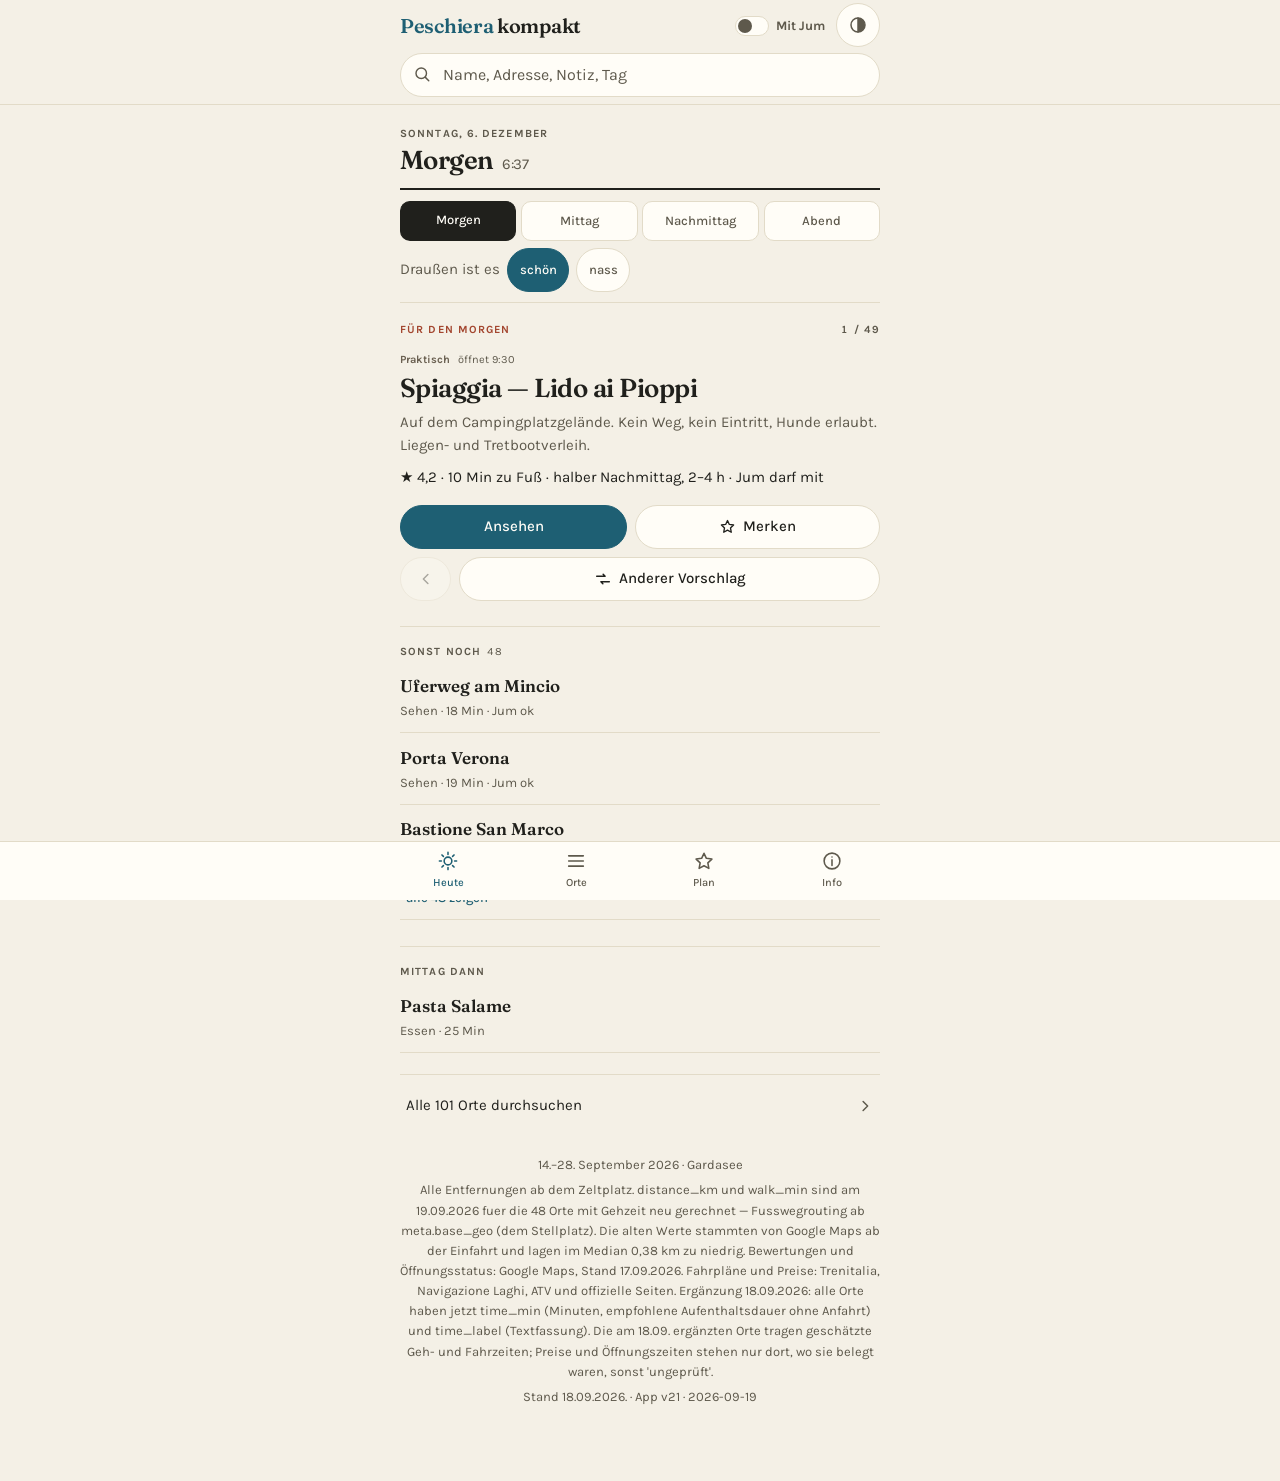
==== index.html @ f1645277 "Die Karte, gebaut (v21) Kein eigener Reiter, sondern ein Umschalter in der Filterzeile der Ortsansic" ====
<!DOCTYPE html>
<html lang="de">
<head>
<meta charset="utf-8">
<meta name="viewport" content="width=device-width, initial-scale=1, viewport-fit=cover">
<title>Peschiera kompakt</title>
<meta name="description" content="Nachschlagewerk für Peschiera del Garda: Essen, Café, Sehen, Ausflüge und Praktisches — mit Hundefilter.">
<meta name="color-scheme" content="light dark">
<meta name="theme-color" content="#F4F0E6" media="(prefers-color-scheme: light)">
<meta name="theme-color" content="#14150F" media="(prefers-color-scheme: dark)">

<link rel="manifest" href="./manifest.webmanifest">
<link rel="icon" href="./icons/favicon-32.png" sizes="32x32">
<link rel="apple-touch-icon" href="./icons/apple-touch-icon.png">
<meta name="apple-mobile-web-app-capable" content="yes">
<meta name="apple-mobile-web-app-status-bar-style" content="default">
<meta name="apple-mobile-web-app-title" content="Peschiera">

<!-- iOS-Startbilder (Portrait) -->
<link rel="apple-touch-startup-image" href="./icons/splash-1179x2556.png" media="(device-width:393px) and (device-height:852px) and (-webkit-device-pixel-ratio:3)">
<link rel="apple-touch-startup-image" href="./icons/splash-1170x2532.png" media="(device-width:390px) and (device-height:844px) and (-webkit-device-pixel-ratio:3)">
<link rel="apple-touch-startup-image" href="./icons/splash-1290x2796.png" media="(device-width:430px) and (device-height:932px) and (-webkit-device-pixel-ratio:3)">
<link rel="apple-touch-startup-image" href="./icons/splash-1284x2778.png" media="(device-width:428px) and (device-height:926px) and (-webkit-device-pixel-ratio:3)">
<link rel="apple-touch-startup-image" href="./icons/splash-1125x2436.png" media="(device-width:375px) and (device-height:812px) and (-webkit-device-pixel-ratio:3)">
<link rel="apple-touch-startup-image" href="./icons/splash-1242x2688.png" media="(device-width:414px) and (device-height:896px) and (-webkit-device-pixel-ratio:3)">
<link rel="apple-touch-startup-image" href="./icons/splash-828x1792.png" media="(device-width:414px) and (device-height:896px) and (-webkit-device-pixel-ratio:2)">
<link rel="apple-touch-startup-image" href="./icons/splash-750x1334.png" media="(device-width:375px) and (device-height:667px) and (-webkit-device-pixel-ratio:2)">

<!-- Einzige externe Quelle: Google Fonts. crossorigin, damit der Service Worker die Antworten cachen kann. -->
<link rel="preconnect" href="https://fonts.googleapis.com">
<link rel="preconnect" href="https://fonts.gstatic.com" crossorigin>
<link rel="stylesheet" crossorigin href="https://fonts.googleapis.com/css2?family=Fraunces:opsz,wght@9..144,500;9..144,600&family=Karla:wght@400;500;700&display=swap">

<link rel="stylesheet" href="./style.css">
</head>
<body>

<a class="skip" href="#main">Zum Inhalt springen</a>

<!-- Start- und Fehlerzustand -->
<div id="boot" class="boot">
  <div class="spin" id="boot-spin" aria-hidden="true"></div>
  <h2 id="boot-title">Peschiera kompakt</h2>
  <p id="boot-text">Daten werden geladen&hellip;</p>
  <button type="button" class="btn btn--primary" id="boot-retry" hidden>Erneut versuchen</button>
</div>

<div id="app" hidden>

  <!-- Der Kopf liegt fix, nicht sticky: beim Einklappen wuerde ein sticky
       Kopf Platz aus dem Fluss nehmen und die Liste unter dem Finger
       wegspringen. .main traegt dafuer --bar-full als Abstand oben. -->
  <header class="bar">
    <!-- Faehrt beim Scrollen nach unten weg, die Filterzeile bleibt stehen. -->
    <div class="bar__top" id="bar-top">
      <div class="wrap">
        <div class="bar__row">
          <h1 class="bar__title"><em>Peschiera</em> kompakt</h1>
          <button type="button" class="switch" id="jum-btn" role="switch" aria-checked="false">
            <span class="switch__box" aria-hidden="true"><span class="switch__knob"></span></span>
            <span class="switch__lbl">Mit Jum</span>
          </button>
          <!-- Inhalt setzt applyTheme() beim Start neu, samt Symbol und Ziel. -->
          <button type="button" class="icon-btn" id="theme-btn" aria-live="polite">
            <span class="sr-only">Farbschema umschalten</span>
          </button>
        </div>

        <div class="search" id="search-wrap">
          <svg class="search__icon" viewBox="0 0 24 24" aria-hidden="true">
            <circle cx="11" cy="11" r="7"/><line x1="16.5" y1="16.5" x2="21" y2="21"/>
          </svg>
          <input type="search" id="q" class="search__input" enterkeyhint="search"
                 autocomplete="off" autocorrect="off" spellcheck="false"
                 placeholder="Name, Adresse, Notiz, Tag"
                 aria-label="Orte durchsuchen">
          <button type="button" class="search__clear" id="q-clear" hidden aria-label="Suche löschen">&times;</button>
        </div>
      </div>
    </div>

    <!-- Eine Zeile statt zweier scrollender Chipreihen: ein Knopf fuer alle
         Filter, daneben nur die, die gerade an sind, rechts die Sortierung. -->
    <div class="filterbar" id="filters">
      <div class="wrap filterbar__wrap">
        <button type="button" class="chip chip--filter" id="chip-filter" aria-haspopup="dialog"></button>
        <div class="filterbar__active" id="active-filters"></div>
        <button type="button" class="chip chip--map" id="map-btn"></button>
        <button type="button" class="chip chip--sort" id="sort-btn"></button>
      </div>
    </div>
  </header>

  <main class="main" id="main">
    <div class="wrap">
      <div class="inbox" id="inbox" hidden role="region" aria-labelledby="inbox-t">
        <h2 class="inbox__t" id="inbox-t">Liste erhalten</h2>
        <p class="inbox__x" id="inbox-x"></p>
        <!-- Reihenfolge ist Absicht: der empfohlene Weg zuerst, der folgenlose
             danach, der destruktive zuletzt und optisch abgesetzt. Vorher
             standen "Meine ersetzen" und "Verwerfen" gleich aus, obwohl einer
             vierzehn Tage Markierungen kostet und der andere nichts. -->
        <div class="inbox__acts">
          <button type="button" class="btn btn--primary btn--wide" id="inbox-merge">Zusammenführen</button>
          <button type="button" class="btn btn--wide" id="inbox-cancel">Verwerfen</button>
          <button type="button" class="btn btn--wide btn--danger" id="inbox-replace">Meine ersetzen</button>
          <button type="button" class="btn btn--wide btn--primary" id="inbox-undo" hidden>Rückgängig</button>
        </div>
      </div>

      <div class="sharebar" id="sharebar" hidden>
        <p class="sharebar__t" id="sharebar-t"></p>
        <button type="button" class="btn" id="share-btn"></button>
      </div>

      <div class="meta" id="meta-row">
        <p id="count" role="status" aria-live="polite"></p>
      </div>

      <div class="today" id="today" hidden></div>
      <div class="list" id="list"></div>
      <!-- Leaflet wird erst beim ersten Oeffnen geladen, siehe ladeKarte(). -->
      <div class="map" id="map" hidden></div>
      <p class="map__note" id="map-note" hidden></p>
      <div id="info"></div>

      <div class="empty" id="empty" hidden>
        <h2 id="empty-h">Nichts gefunden</h2>
        <p id="empty-p"></p>
        <button type="button" class="btn" id="empty-reset">Filter zurücksetzen</button>
      </div>

      <footer class="foot">
        <p id="foot-sub"></p>
        <p id="foot-note"></p>
        <p id="foot-offline"></p>
      </footer>
    </div>
  </main>

  <nav class="tabs" aria-label="Ansicht">
    <div class="tabs__inner" id="tabs"></div>
  </nav>
</div>

<div id="scrim" class="scrim" hidden></div>
<section id="sheet" class="sheet" role="dialog" aria-modal="true" aria-labelledby="sheet-name" hidden>
  <div class="sheet__grip" id="grip" aria-hidden="true"><span></span></div>
  <button type="button" class="sheet__close" id="sheet-close" aria-label="Schließen">&times;</button>
  <div class="sheet__body" id="sheet-body"></div>
</section>

<script src="./app.js"></script>
</body>
</html>
---- style.css ----
/* ==========================================================================
   Peschiera kompakt — style.css
   Mobile first, Spalte max. 32rem, Touch-Ziele ≥ 44px, Kontrast AA.
   ========================================================================== */

/* --- Tokens: Light (v1-Palette) ----------------------------------------- */
:root {
  --bg:    #F4F0E6;
  --card:  #FFFDF7;
  --ink:   #20201C;
  --soft:  #5E594C;
  --line:  #E2DBC8;
  --lake:  #1E5F73;
  --gold:  #B8912A;
  --brick: #A3462F;
  --verde: #2F6B5C;
  /* Fuenfte Kategoriefarbe. Bis v7 teilten sich "Ausfluege" und "Praktisch"
     das Seeblau — bei 44 von 101 Orten sagte die farbige Kante damit nichts.
     Stein ist bewusst entsaettigt: eine Apotheke ist Infrastruktur, keine
     Attraktion. 5,34:1 auf --bg, 5,97:1 auf --card. */
  --stein: #6B6152;

  /* Text-Varianten der Akzente. Gold erreicht als Text kein AA (2,9:1),
     deshalb für Schrift eine dunklere Variante. */
  --lake-ink:  var(--lake);
  --gold-ink:  #7A5E12;
  --brick-ink: var(--brick);
  --verde-ink: var(--verde);
  --stein-ink: var(--stein);

  --shadow: 0 1px 2px rgba(32,32,28,.05), 0 4px 14px rgba(32,32,28,.06);
  --shadow-lift: 0 2px 6px rgba(32,32,28,.08), 0 12px 32px rgba(32,32,28,.12);
  --scrim: rgba(32,32,28,.46);
  --wash: rgba(32,32,28,.045);
  --mark: rgba(184,145,42,.30);

  --r-card: 14px;
  --r-pill: 999px;
  --col: 32rem;

  --font-head: 'Fraunces', Georgia, 'Times New Roman', serif;
  --font-body: 'Karla', system-ui, -apple-system, 'Segoe UI', sans-serif;

  /* Typo-Leiter. Bis v7 standen 30 verschiedene Schriftgroessen im
     Stylesheet — gefuehlte Groessen statt einer Leiter. Sechs Stufen
     reichen. Dazu kommt die 1rem-Basis, die nicht verhandelbar ist:
     darunter zoomt iOS beim Tippen ins Suchfeld. */
  --t-display: 1.625rem;   /* Fraunces 600 — Tagesabschnitt, Name im Sheet */
  --t-title:   1.25rem;    /* Fraunces 600 — Kopf, Sektionskoepfe */
  --t-name:    1.0625rem;  /* Fraunces 600 — Ortsname in der Zeile */
  --t-body:    .9375rem;   /* Karla 400 — Notiz, Fliesstext */
  --t-meta:    .8125rem;   /* Karla 500 — Fakten, Chips, Labels */
  --t-micro:   .6875rem;   /* Karla 700 — Marken, Zaehler, Tableiste */

  --t: 160ms;
  --ease: cubic-bezier(.2,.7,.3,1);

  color-scheme: light;
}

/* --- Tokens: Dark (Systemeinstellung, sofern nicht manuell hell) --------- */
@media (prefers-color-scheme: dark) {
  :root:not([data-theme="light"]) {
    --bg:    #14150F;
    --card:  #1D1E17;
    --ink:   #EFEADD;
    --soft:  #A8A192;
    --line:  #2E2F25;
    --lake:  #6FB3C7;
    --gold:  #E0BC5B;
    --brick: #E08C72;
    --verde: #77C0AC;
    --stein: #A79C86;          /* 6,19:1 auf --card */

    --lake-ink:  var(--lake);
    --gold-ink:  var(--gold);
    --brick-ink: var(--brick);
    --verde-ink: var(--verde);
    --stein-ink: var(--stein);

    --shadow: 0 1px 2px rgba(0,0,0,.4), 0 4px 14px rgba(0,0,0,.34);
    --shadow-lift: 0 2px 6px rgba(0,0,0,.5), 0 12px 32px rgba(0,0,0,.45);
    --scrim: rgba(0,0,0,.62);
    --wash: rgba(239,234,221,.06);
    --mark: rgba(224,188,91,.26);

    color-scheme: dark;
  }
}

/* --- Tokens: Dark (manuell erzwungen) ----------------------------------- */
:root[data-theme="dark"] {
  --bg:    #14150F;
  --card:  #1D1E17;
  --ink:   #EFEADD;
  --soft:  #A8A192;
  --line:  #2E2F25;
  --lake:  #6FB3C7;
  --gold:  #E0BC5B;
  --brick: #E08C72;
  --verde: #77C0AC;
  --stein: #A79C86;          /* 6,19:1 auf --card */

  --lake-ink:  var(--lake);
  --gold-ink:  var(--gold);
  --brick-ink: var(--brick);
  --verde-ink: var(--verde);
  --stein-ink: var(--stein);

  --shadow: 0 1px 2px rgba(0,0,0,.4), 0 4px 14px rgba(0,0,0,.34);
  --shadow-lift: 0 2px 6px rgba(0,0,0,.5), 0 12px 32px rgba(0,0,0,.45);
  --scrim: rgba(0,0,0,.62);
  --wash: rgba(239,234,221,.06);
  --mark: rgba(224,188,91,.26);

  color-scheme: dark;
}

/* Akzent pro Kategorie — gesteuert über categories[].accent aus der JSON */
.acc-lake  { --accent: var(--lake);  --accent-ink: var(--lake-ink); }
.acc-gold  { --accent: var(--gold);  --accent-ink: var(--gold-ink); }
.acc-brick { --accent: var(--brick); --accent-ink: var(--brick-ink); }
.acc-verde { --accent: var(--verde); --accent-ink: var(--verde-ink); }
.acc-stein { --accent: var(--stein); --accent-ink: var(--stein-ink); }

/* --- Basis --------------------------------------------------------------- */
*, *::before, *::after { box-sizing: border-box; }

/* Klassenregeln mit display überstimmen sonst das display:none des Browsers,
   und als hidden markierte Elemente bleiben sichtbar. */
[hidden] { display: none !important; }

/* iOS Safari: nimmt die Wartezeit auf einen möglichen Doppeltipp heraus und
   unterdrückt das graue Aufblitzen — sonst fühlt sich jeder Tipp träge an. */
button, a, input, label, .chip, .tab, .card__open, .star {
  touch-action: manipulation;
  -webkit-tap-highlight-color: transparent;
}
/* Das Sheet braucht die volle Kontrolle über Gesten, sein Inhalt scrollt. */
.sheet { touch-action: none; }
.sheet__body { touch-action: pan-y; }
/* Langes Drücken auf eine Karte soll keine Textauswahl auslösen. */
.card__open { -webkit-touch-callout: none; -webkit-user-select: none; user-select: none; }

html {
  -webkit-text-size-adjust: 100%;
  /* Anker- und Fokus-Sprünge nicht unter den Sticky-Header oder die
     fixierte Tableiste laufen lassen. --bar-full setzt app.js. */
  scroll-padding-top: calc(var(--bar-full, 9rem) + .5rem);
  scroll-padding-bottom: 5.5rem;
}

body {
  margin: 0;
  font-family: var(--font-body);
  font-size: 1rem;
  line-height: 1.55;
  color: var(--ink);
  background: var(--bg);
  -webkit-font-smoothing: antialiased;
  overscroll-behavior-y: none;
  /* Platz für die Tableiste unten */
  padding-bottom: calc(4.25rem + env(safe-area-inset-bottom));
}
/* Sheet offen: Seite festhalten. position:fixed statt nur overflow:hidden,
   weil iOS Safari sonst den Hintergrund weiterscrollt. top setzt app.js. */
body.is-locked {
  position: fixed;
  left: 0; right: 0; width: 100%;
  overflow: hidden;
}

h1, h2, h3 { margin: 0; font-family: var(--font-head); font-weight: 600; line-height: 1.2; }
p { margin: 0; }
a { color: var(--lake-ink); }

button { font: inherit; color: inherit; background: none; border: 0; }

/* Suchtreffer in der Notiz. color: inherit ist der Kern -- die Textfarbe
   bleibt --ink, der Kontrast damit derselbe wie ohne Markierung. Ein eigener
   Vordergrund (Browservorgabe ist schwarz auf gelb) faellt im dunklen Schema
   sonst auf 2,1:1. Der Untergrund traegt nur die Markierung, nicht die
   Lesbarkeit. */
mark {
  background: var(--mark); color: inherit;
  border-radius: 2px; padding: 0 .12em;
}

:focus-visible {
  outline: 2px solid var(--lake-ink);
  outline-offset: 2px;
  border-radius: 6px;
}
@media (prefers-color-scheme: dark) {
  :root:not([data-theme="light"]) :focus-visible { outline-color: var(--gold); }
}
:root[data-theme="dark"] :focus-visible { outline-color: var(--gold); }

.wrap { width: 100%; max-width: var(--col); margin-inline: auto; padding-inline: 1rem; }

.sr-only {
  position: absolute; width: 1px; height: 1px; padding: 0; margin: -1px;
  overflow: hidden; clip: rect(0 0 0 0); white-space: nowrap; border: 0;
}
.skip {
  position: absolute; left: -9999px; top: 0; z-index: 90;
  background: var(--lake); color: #fff; padding: .7rem 1rem;
}
.skip:focus { left: 0; }

/* --- Kopf --------------------------------------------------------------- */
/* fixed, nicht sticky. Ein sticky Kopf belegt Platz im Fluss; klappt er beim
   Scrollen ein, schrumpft das Dokument und die Liste springt unter dem Finger
   nach oben. Fixed legt ihn ueber die Liste, .main haelt den Abstand. */
.bar {
  position: fixed; top: 0; left: 0; right: 0; z-index: 30;
  background: var(--bg);
  border-bottom: 1px solid var(--line);
  padding-top: env(safe-area-inset-top);
}

/* Titel, Schalter und Suche fahren beim Scrollen nach unten weg; die
   Filterzeile bleibt. --bar-top-h misst app.js, damit die Bewegung genau
   passt; ohne Messung bleibt der Kopf schlicht stehen. */
.bar__top { transition: max-height 200ms var(--ease), opacity 140ms var(--ease); }
body.is-compact .bar__top {
  max-height: 0; opacity: 0; overflow: hidden;
}

/* Titel, Dauerschalter und Farbschema teilen sich eine Zeile. Bis v9 stand
   der Schalter darunter, was den Kopf eine ganze Zeile hoeher machte. */
.bar__row { display: flex; align-items: center; gap: .6rem; padding: .3rem 0 .35rem; }

/* min-width:0, damit der Titel bei schmalen Geraeten kuerzen darf. */
.bar__title { flex: 1 1 auto; min-width: 0; font-size: var(--t-title); letter-spacing: -.015em;
  white-space: nowrap; overflow: hidden; text-overflow: ellipsis; }
.bar__title em { font-style: normal; color: var(--lake-ink); }

/* Dauerschalter für den Hund. Kein Chip — ein Chip sagt "jetzt gerade",
   ein Schalter sagt "immer", und genau das ist gemeint. */
.switch {
  display: inline-flex; align-items: center; gap: .4rem;
  min-height: 44px; margin-block: -6px; padding: 0 .1rem;
  font-size: var(--t-meta); font-weight: 700; color: var(--soft);
  cursor: pointer;
}
.switch__box {
  width: 34px; height: 20px; flex: 0 0 auto;
  border: 1px solid var(--line); border-radius: var(--r-pill);
  background: var(--card);
  transition: background var(--t) var(--ease), border-color var(--t) var(--ease);
}
.switch__knob {
  display: block; width: 14px; height: 14px; margin: 2px;
  border-radius: var(--r-pill); background: var(--soft);
  transition: transform var(--t) var(--ease), background var(--t) var(--ease);
}
.switch[aria-checked="true"] { color: var(--verde-ink); }
.switch[aria-checked="true"] .switch__box { background: var(--verde); border-color: var(--verde); }
.switch[aria-checked="true"] .switch__knob { background: var(--card); transform: translateX(14px); }

.icon-btn {
  flex: 0 0 auto;
  width: 44px; height: 44px; margin-top: -.1rem;
  display: grid; place-items: center;
  border: 1px solid var(--line); border-radius: var(--r-pill);
  background: var(--card); color: var(--soft);
  cursor: pointer;
  transition: color var(--t) var(--ease), border-color var(--t) var(--ease);
  -webkit-tap-highlight-color: transparent;
}
.icon-btn:hover { color: var(--ink); }
.icon-btn svg { width: 20px; height: 20px; fill: none; stroke: currentColor; stroke-width: 1.8;
  stroke-linecap: round; stroke-linejoin: round; }

/* --- Suche -------------------------------------------------------------- */
.search { position: relative; padding-bottom: .45rem; }
.search__icon {
  position: absolute; left: .8rem; top: 50%; margin-top: -.85rem;
  width: 18px; height: 18px; pointer-events: none;
  fill: none; stroke: var(--soft); stroke-width: 1.9; stroke-linecap: round;
}
.search__input {
  width: 100%; min-height: 44px;
  padding: 0 2.6rem;
  font-family: var(--font-body); font-size: 1rem;   /* ≥16px: kein iOS-Zoom */
  color: var(--ink); background: var(--card);
  border: 1px solid var(--line); border-radius: var(--r-pill);
  appearance: none; -webkit-appearance: none;
  transition: border-color var(--t) var(--ease), box-shadow var(--t) var(--ease);
}
.search__input::-webkit-search-cancel-button { display: none; }
.search__input::placeholder { color: var(--soft); opacity: 1; }
.search__input:focus { border-color: var(--lake-ink); }
/* Kein outline:none — der Ring aus :focus-visible bleibt die Rückfallebene,
   auch wenn color-mix() nicht unterstützt wird. */
.search__input:focus-visible {
  outline: 2px solid var(--lake-ink);
  outline-offset: 2px;
}
.search__clear {
  position: absolute; right: .35rem; top: 50%; margin-top: -22px;
  width: 44px; height: 44px; border-radius: var(--r-pill);
  display: grid; place-items: center;
  color: var(--soft); cursor: pointer; font-size: var(--t-title); line-height: 1;
}

/* --- Filterzeile -------------------------------------------------------- */
/* Bis v9 standen hier zwei seitlich scrollende Chipreihen: neun Chips, von
   denen einer ein Sheet oeffnete — drei Bedienmuster fuer eine Aufgabe, und
   88 px Kopfhoehe. Jetzt ein Knopf fuer alle Filter, daneben nur die, die
   gerade an sind, rechts die Sortierung. */
.filterbar { padding-bottom: .4rem; }
.filterbar__wrap { display: flex; align-items: center; gap: .4rem; }

/* Die aktiven Filter scrollen, Filter- und Sortierknopf bleiben stehen. */
.filterbar__active {
  flex: 1 1 auto; min-width: 0;
  display: flex; gap: .4rem; align-items: center;
  overflow-x: auto; scrollbar-width: none;
  padding: .1rem 0;
}
.filterbar__active::-webkit-scrollbar { display: none; }
.filterbar__active:empty { display: none; }

.chip--filter { flex: 0 0 auto; }
.chip--filter[aria-pressed="true"] { background: var(--lake); border-color: var(--lake); color: var(--card); }
/* Karte und Sortierung stehen rechts; der Umschalter zuerst, weil er die
   Darstellung wechselt und die Sortierung nur die Reihenfolge. */
.chip--map  { flex: 0 0 auto; margin-left: auto; }
.chip--map + .chip--sort { margin-left: .35rem; }
.chip--sort { flex: 0 0 auto; margin-left: auto; }

/* Aktiver Filter im Kopf: der Chip traegt sein eigenes Kreuz. */
.chip--off { padding-right: .45rem; background: var(--lake); border-color: var(--lake); color: var(--card); }
.chip--off .chip__x {
  display: inline-grid; place-items: center;
  width: 1.15rem; height: 1.15rem; margin-left: .1rem;
  border-radius: var(--r-pill); background: rgba(255,255,255,.22);
  font-size: var(--t-micro); line-height: 1;
}

.chip {
  flex: 0 0 auto;
  display: inline-flex; align-items: center; gap: .35rem;
  min-height: 36px; padding: .3rem .72rem;
  font-size: var(--t-meta); font-weight: 500;
  color: var(--soft); background: var(--card);
  border: 1px solid var(--line); border-radius: var(--r-pill);
  cursor: pointer; white-space: nowrap;
  transition: color var(--t) var(--ease), background var(--t) var(--ease),
              border-color var(--t) var(--ease);
  -webkit-tap-highlight-color: transparent;
}
.chip__n { font-size: var(--t-micro); font-variant-numeric: tabular-nums; opacity: .75; }
.chip[aria-pressed="true"] {
  color: var(--card); background: var(--accent, var(--lake));
  border-color: var(--accent, var(--lake));
}
.chip[aria-pressed="true"] .chip__n { opacity: .85; }
.chip--walk[aria-pressed="true"] { background: var(--lake); border-color: var(--lake); }
.chip--tag[aria-pressed="true"] { background: var(--ink); border-color: var(--ink); color: var(--bg); }

/* Zeile mit Trefferzahl und Sortierung */
.meta {
  display: flex; align-items: center; justify-content: space-between;
  gap: .75rem; padding: .1rem 0 .6rem;
  font-size: var(--t-meta); color: var(--soft);
}
.sort { display: inline-flex; border: 1px solid var(--line); border-radius: var(--r-pill);
  background: var(--card); overflow: hidden; }
.sort button {
  min-height: 36px; padding: .25rem .7rem;
  font-size: var(--t-meta); font-weight: 500; color: var(--soft); cursor: pointer;
  transition: color var(--t) var(--ease), background var(--t) var(--ease);
}
.sort button[aria-pressed="true"] { color: var(--card); background: var(--lake); }

/* --- Liste -------------------------------------------------------------- */
/* Der Kopf liegt fix ueber der Seite und belegt keinen Platz mehr im Fluss.
   --bar-full misst app.js nach jedem Rendern, immer im aufgeklappten
   Zustand — sonst waere der Abstand nach dem ersten Einklappen zu klein. */
.main { padding-top: calc(var(--bar-full, 9rem) + .35rem); }
/* Zeile statt Karte. Bei 101 Orten kostet jede Kartenkante Platz, den der
   Name besser gebraucht: kein Schatten, keine Rundung, kein Abstand dazwischen
   — nur eine Haarlinie. Die farbige Kante links bleibt, sie ist das einzige
   Merkmal, das man ohne Lesen erkennt. */
.list {
  display: grid; gap: 0;
  margin-inline: -1rem;
  border-top: 1px solid var(--line);
}

.card {
  position: relative;
  display: grid; grid-template-columns: minmax(0, 1fr);
  align-items: start;
  /* Eine Hoehe fuer alle 101 Zeilen. Bis v9 gab es drei (97/100/122 px), je
     nachdem ob die Faktenreihe umbrach — kein Raster, an dem das Auge beim
     Scrollen einrastet. Jede der vier Zeilen ist jetzt einzeilig gedeckelt,
     die Hoehe ergibt sich daraus und wird hier festgehalten. */
  height: 6.05rem;
  padding: .52rem 3.1rem .58rem .85rem;
  background: var(--card);
  border-bottom: 1px solid var(--line);
  border-left: 3px solid var(--accent, var(--line));
}

/* Deckt die ganze Karte ab, damit jeder Tap öffnet. Liegt unter dem Stern. */
.card__open {
  position: absolute; inset: 0; z-index: 0;
  cursor: pointer; background: none; padding: 0;
  -webkit-tap-highlight-color: transparent;
}

.card > h3, .card > p, .card > .facts, .card > .card__head { grid-column: 1; margin: 0; min-width: 0; }
.card > * + * { margin-top: .1rem; }

/* Die Bewertung stand bisher irgendwo in der Faktenreihe und wanderte je
   nach Datenlage. Rechtsbuendig auf der Namenszeile steht sie bei allen
   Zeilen an derselben Stelle und wird zur Spalte, die man scannen kann. */
.card__head { display: flex; align-items: baseline; gap: .5rem; }
.card__name { flex: 1 1 auto; min-width: 0; font-size: var(--t-name); letter-spacing: -.01em;
  white-space: nowrap; overflow: hidden; text-overflow: ellipsis; }
.card__rating {
  flex: 0 0 auto;
  display: grid; grid-template-columns: auto 2.9rem; align-items: baseline;
  font-size: var(--t-meta); font-weight: 500; color: var(--ink);
  font-variant-numeric: tabular-nums;
}
.card__stars { display: inline-flex; align-items: center; gap: .2rem; }
.card__rating svg { width: 13px; height: 13px; fill: currentColor; stroke: none; }
.card__rating .fact__n { margin-left: .28rem; text-align: right; }
.card__meta { display: flex; flex-wrap: nowrap; align-items: center; gap: .25rem .45rem;
  overflow: hidden; }
.card__meta > * { flex: 0 0 auto; }
/* Der Badge ist der einzige Freitext hier und darf als einziger kuerzen. */
.card__badge { flex: 0 1 auto; min-width: 0; overflow: hidden; text-overflow: ellipsis;
  white-space: nowrap; }
/* Kategorie und Badge standen bis v7 beide in Versalien, .72rem gegen
   .68rem — typografisch fast gleich, semantisch das Gegenteil (Taxonomie
   gegen Kuratierung). Beide gemischt geschrieben, der Name bleibt die
   einzige Spitze der Zeile.

   Seit v12 traegt der Badge ausserdem seine Klasse: bis dahin sahen ein
   Termin, der heute laeuft, eine Warnung und eine Geschmacksnotiz
   identisch aus. Vier Marken, jede mit eigener Farbe. */
.card__badge {
  display: inline-flex; align-items: center; gap: .22rem;
  font-family: var(--font-body); font-size: var(--t-micro); font-weight: 700;
  color: var(--accent-ink, var(--soft));
  border: 1px solid currentColor; border-radius: 5px;
  padding: .04rem .36rem .04rem .3rem;
}
.card__badge svg { width: 11px; height: 11px; flex: 0 0 auto;
  fill: none; stroke: currentColor; stroke-width: 2.2;
  stroke-linecap: round; stroke-linejoin: round; }

/* Termin und Kuratiert behaupten etwas, also sind ihre Marken gefuellt.
   Ungeprueft und Einschraenkung schraenken ein, also sind sie offen. */
.card__badge--termin { color: var(--brick-ink); }
.card__badge--unverified { color: var(--brick-ink); border-style: dashed; }
/* Tageszeit ist Zusammenhang, keine Empfehlung — sie tritt zurueck. */
.card__badge--moment { color: var(--soft); border-color: var(--line); }
.card__badge--limit { color: var(--soft); border-style: dashed; }
/* Kuratiert behaelt die Kategoriefarbe: das ist die Empfehlung des Hauses. */
.card__cat { font-size: var(--t-micro); font-weight: 700;
  color: var(--accent-ink, var(--soft)); }

/* line-height 1.4 statt der geerbten 1.55: eine einzelne, ohnehin
   abgeschnittene Zeile braucht keinen Fliesstext-Durchschuss — und holt
   die 2 px zurueck, die die groessere Body-Stufe gekostet hat. */
.card__note { font-size: var(--t-body); line-height: 1.4; color: var(--soft);
  white-space: nowrap; overflow: hidden; text-overflow: ellipsis; }

/* Feste Reihenfolge, feste Zeile: Weg, Dauer, Hund, Oeffnung. Die ersten
   drei sind kurz und stehen immer ganz da; die Oeffnung ist Freitext (27 der
   54 Angaben sind laenger als 18 Zeichen) und ist deshalb der einzige Slot,
   der kuerzen darf. So faellt die Hundregel nie weg, nur weil ein Restaurant
   seine Ruhetage ausschreibt. */
.facts { display: flex; flex-wrap: nowrap; gap: .1rem .52rem; font-size: var(--t-meta);
  color: var(--soft); overflow: hidden; }
.fact { flex: 0 0 auto; display: inline-flex; align-items: center; gap: .25rem; white-space: nowrap; }
.fact--hours { flex: 0 1 auto; min-width: 0; }
.fact--hours span { overflow: hidden; text-overflow: ellipsis; white-space: nowrap; }
.fact--rating { color: var(--ink); font-weight: 500; }
.fact__n { margin-left: .18rem; font-size: var(--t-micro); font-weight: 400; color: var(--soft); }
.fact--dog { color: var(--verde-ink); font-weight: 500; }
.fact--nodog { color: var(--soft); }
/* Heute Ruhetag. Ziegel ist die Achtungsfarbe des Hauses — dieselbe Rolle wie
   bei .today__late und .dogrow--unknown. Der Slot ist der der Oeffnung, nicht
   ein zusaetzlicher: die Zeile bleibt 97 px hoch. */
.fact--closed { color: var(--brick-ink); font-weight: 500; }
/* Gemessen ab dem Geraetestandort. Seeblau heisst im Haus "hier ist etwas
   an" — und genau das ist es: ein Bezugspunkt, den man selbst gesetzt hat. */
.fact--here { color: var(--lake-ink); font-weight: 500; }
.fact svg { width: 14px; height: 14px; fill: none; stroke: currentColor; stroke-width: 1.9;
  stroke-linecap: round; stroke-linejoin: round; }
.fact--rating svg { fill: currentColor; stroke: none; }

/* Merken-Stern und Gesehen-Haken */
.card__marks {
  position: absolute; top: .3rem; right: .3rem; z-index: 1;
  display: grid; align-content: start;
}

.star, .seen {
  width: 44px; height: 44px;
  display: grid; place-items: center;
  border-radius: var(--r-pill); color: var(--soft); cursor: pointer;
  transition: color var(--t) var(--ease), transform var(--t) var(--ease);
}
.star svg, .seen svg { width: 21px; height: 21px; fill: none; stroke: currentColor;
  stroke-width: 1.7; stroke-linecap: round; stroke-linejoin: round; }
.star:active, .seen:active { transform: scale(.9); }

.star[aria-pressed="true"] { color: var(--gold-ink); }
.star[aria-pressed="true"] svg { fill: currentColor; }

.seen[aria-pressed="true"] { color: var(--ink); }
.seen[aria-pressed="true"] svg { stroke-width: 2.2; }

/* Gesehen: erkennbar, aber weiter gut lesbar */
.card--seen { border-left-color: var(--line); }
.card--seen .card__name { color: var(--soft); }
.card--seen .card__note, .card--seen .facts { opacity: .72; }

.card__seen {
  display: inline-flex; align-items: center; gap: .22rem;
  font-size: var(--t-micro); font-weight: 700;
  /* Nicht mehr Verde: Verde heisst in dieser App Jum. "Gesehen" ist eine
     Ablage, keine Bestaetigung — und die Zeile ist ohnehin schon gedaempft. */
  color: var(--soft);
}
.card__seen svg { width: 12px; height: 12px; fill: none; stroke: currentColor;
  stroke-width: 2.6; stroke-linecap: round; stroke-linejoin: round; }

/* Aktive Filter-Chips sind alle Seeblau. Bis v7 war "Noch offen" gruen und
   "Unter 1 h" golden — drei Farben fuer dieselbe Aussage "dieser Filter ist
   an", und sie besetzten dabei Gold und Verde, die etwas anderes bedeuten. */
.chip--unseen[aria-pressed="true"],
.chip--short[aria-pressed="true"] { background: var(--lake); border-color: var(--lake); }
/* Die Aufenthaltsdauer war golden und hatte mit der Merkliste nichts zu tun. */
.fact--time { font-variant-numeric: tabular-nums; }
.chip svg { width: 14px; height: 14px; fill: none; stroke: currentColor; stroke-width: 1.9;
  stroke-linecap: round; stroke-linejoin: round; flex: 0 0 auto; }

/* --- Leerzustände ------------------------------------------------------- */
.empty { text-align: center; padding: 2.6rem 1rem; color: var(--soft); }
.empty h2 { font-size: var(--t-title); color: var(--ink); margin-bottom: .3rem; }
.empty p { font-size: var(--t-body); }
.empty .btn { margin-top: 1.1rem; }

.btn {
  display: inline-flex; align-items: center; justify-content: center; gap: .45rem;
  min-height: 44px; padding: 0 1.1rem;
  font-family: var(--font-body); font-size: var(--t-body); font-weight: 500;
  border-radius: var(--r-pill); border: 1px solid var(--line);
  background: var(--card); color: var(--ink);
  cursor: pointer; text-decoration: none;
  transition: background var(--t) var(--ease), border-color var(--t) var(--ease);
}
/* --card ist hell wie Papier und dunkel wie die Karte — auf dem Seeblau des
   Knopfes liest sich beides. Ein eigener Wert je Schema ist nicht nötig. */
.btn--primary { background: var(--lake); border-color: var(--lake); color: var(--card); }
.btn--wide { width: 100%; }
/* Der destruktive Knopf traegt Ziegel als Rand und Schrift, nicht als Flaeche:
   gefuellt waere er lauter als "Zusammenfuehren", und das ist der empfohlene
   Weg. Er muss sich absetzen, nicht vordraengen. */
.btn--danger { border-color: var(--brick); color: var(--brick-ink); }
.btn svg { width: 17px; height: 17px; fill: none; stroke: currentColor; stroke-width: 1.9;
  stroke-linecap: round; stroke-linejoin: round; }

/* --- Teilen und Empfangen ----------------------------------------------- */
.sharebar {
  display: flex; align-items: center; justify-content: space-between; gap: .75rem;
  background: var(--card); border: 1px solid var(--line); border-radius: var(--r-card);
  padding: .7rem .85rem; margin-bottom: .7rem; box-shadow: var(--shadow);
}
.sharebar__t { font-size: var(--t-meta); color: var(--soft); }
.sharebar .btn { min-height: 40px; padding: 0 .9rem; flex: 0 0 auto; }

.inbox {
  background: var(--card); border: 1px solid var(--gold); border-left: 3px solid var(--gold);
  border-radius: var(--r-card); padding: .95rem 1rem 1rem; margin-bottom: .8rem;
  box-shadow: var(--shadow-lift);
}
.inbox__t { font-size: var(--t-title); margin-bottom: .2rem; }
.inbox__x { font-size: var(--t-body); color: var(--soft); margin-bottom: .8rem; }
.inbox__acts { display: grid; gap: .45rem; }

/* --- Info-Ansicht ------------------------------------------------------- */
.section { margin-bottom: 1.6rem; }
.section__h { font-size: var(--t-title); margin-bottom: .2rem; }
.section__lead { font-size: var(--t-meta); color: var(--soft); margin-bottom: .75rem; }

.panel {
  background: var(--card); border: 1px solid var(--line);
  border-radius: var(--r-card); padding: .85rem .95rem; margin-bottom: .6rem;
  box-shadow: var(--shadow);
}
/* Achtung, nicht Merkliste: Gold ist ab jetzt fuer Gemerktes reserviert.
   Dieselbe Rolle hat Ziegel schon bei .today__late. */
.panel--open { border-left: 3px solid var(--brick); }
.panel__t { font-size: var(--t-name); margin-bottom: .2rem; }
.panel__x { font-size: var(--t-body); color: var(--soft); }
.panel__c { font-size: var(--t-body); margin-top: .45rem; }

.checks { list-style: none; margin: 0; padding: 0; display: grid; gap: .5rem; }
.checks li {
  display: grid; grid-template-columns: 1.1rem 1fr; gap: .5rem;
  font-size: var(--t-body); color: var(--soft);
}
.checks li::before { content: "✓"; color: var(--soft); font-weight: 700; line-height: 1.5; }

/* --- Detail-Sheet ------------------------------------------------------- */
.scrim {
  position: fixed; inset: 0; z-index: 40;
  background: var(--scrim); opacity: 0;
  transition: opacity var(--t) var(--ease);
}
.scrim[hidden] { display: none; }
.scrim.is-on { opacity: 1; }

.sheet {
  position: fixed; z-index: 50; left: 0; right: 0; bottom: 0;
  max-height: 90vh; max-height: 90dvh;
  display: flex; flex-direction: column;
  background: var(--card);
  border-top: 1px solid var(--line);
  border-radius: 20px 20px 0 0;
  box-shadow: var(--shadow-lift);
  transform: translateY(101%);
  transition: transform 260ms var(--ease);
  touch-action: none;
}
.sheet[hidden] { display: none; }
.sheet.is-on { transform: translateY(0); }
.sheet.is-drag { transition: none; }

.sheet__grip {
  width: 6rem; margin-inline: auto;
  padding: .7rem 0 .35rem; display: flex; justify-content: center;
}
.sheet__grip span { width: 2.2rem; height: 4px; border-radius: 2px; background: var(--line); }

.sheet__close {
  position: absolute; top: 1.15rem; right: .6rem; z-index: 3;
  width: 44px; height: 44px; display: grid; place-items: center;
  /* Kein Vollkreis: dessen Ecken liegen ausserhalb der Form und nehmen
     von den 44px spuerbar Trefferflaeche weg. */
  border-radius: 12px;
  background: var(--wash); color: var(--ink);
  cursor: pointer; font-size: var(--t-title); line-height: 1;
}

.sheet__body {
  /* Kein -webkit-overflow-scrolling: touch — seit iOS 13 ohne Wirkung, aber
     es hebt den Container auf eine eigene Ebene. Das ✕ liegt darüber und war
     auf dem iPhone deshalb nicht antippbar. */
  overflow-y: auto; touch-action: pan-y;
  position: relative; z-index: 1;
  padding: .2rem 1.15rem calc(1.5rem + env(safe-area-inset-bottom));
}
.sheet__body > * { max-width: var(--col); margin-inline: auto; }

.sheet__cat { font-size: var(--t-micro); font-weight: 700;
  color: var(--accent-ink, var(--soft)); }
.sheet__name { font-size: var(--t-display); letter-spacing: -.02em; padding-right: 3rem; margin: .1rem 0 .5rem; }
.sheet__note { font-size: var(--t-body); margin-bottom: 1.1rem; }
.sheet__rate { display: flex; align-items: center; gap: .25rem;
  font-size: var(--t-meta); font-weight: 500; color: var(--ink);
  font-variant-numeric: tabular-nums; margin-bottom: .9rem; }
.sheet__rate svg { width: 14px; height: 14px; fill: currentColor; stroke: none; }
.sheet__rate-n { font-weight: 400; color: var(--soft); }

/* Weg, Dauer und Oeffnung als Kacheln. Bis v10 standen sie als Zeilen in
   einer Definitionsliste mit 6,2rem breiter Label-Spalte — das Gewicht lag
   auf dem Label, nicht auf dem Wert. Jetzt umgekehrt. */
.tiles { display: grid; grid-template-columns: repeat(auto-fit, minmax(0, 1fr));
  gap: .45rem; margin-bottom: .7rem; }
.tile {
  display: grid; gap: .1rem; justify-items: center; text-align: center;
  padding: .55rem .35rem .6rem;
  background: var(--wash); border-radius: 10px;
}
.tile__v { font-family: var(--font-head); font-weight: 600; font-size: var(--t-name);
  color: var(--ink); font-variant-numeric: tabular-nums; }
.tile__l { font-size: var(--t-micro); font-weight: 700; color: var(--soft); }
/* Die Kachel sagt an einem Ruhetag nicht "bis 22:30", sondern was ist. */
.tile--closed .tile__v { color: var(--brick-ink); }
.chip--here:disabled { opacity: .6; }

/* Die Hundregel bekommt eine eigene Flaeche statt einer Zeile im Kleingedruckten:
   bei 58 von 101 Orten ist sie ungeklaert, das ist die haeufigste Antwort. */
.dogrow {
  display: flex; align-items: center; gap: .45rem;
  padding: .55rem .7rem; border-radius: 10px; margin-bottom: 1.1rem;
  font-size: var(--t-body); font-weight: 500;
  border: 1px solid transparent;
}
.dogrow svg { width: 17px; height: 17px; flex: 0 0 auto; fill: none; stroke: currentColor;
  stroke-width: 1.9; stroke-linecap: round; stroke-linejoin: round; }
/* Der Zusatz aus dem Badge: "nur die Burg", "an der Leine", "gratis". */
.dogrow__x { display: block; font-size: var(--t-meta); font-weight: 400; color: var(--soft); }
.dogrow--yes { color: var(--verde-ink); border-color: currentColor; }
.dogrow--no { color: var(--soft); background: var(--wash); }
.dogrow--no span { text-decoration: line-through; }
/* Ungeklaert traegt Ziegel — dieselbe Achtungsfarbe wie "Zeiten ungeprueft". */
.dogrow--unknown { color: var(--brick-ink); border-color: currentColor; border-style: dashed; }

/* Ein Primaer, darunter die Nebenhandlungen als Icon-Reihe. Bis v10 waren es
   vier gleich breite Pillen, rund 200 px, drei davon in gleicher Optik. */
.actrow { display: flex; gap: .45rem; }
.act {
  flex: 1 1 0; min-width: 0;
  display: grid; justify-items: center; gap: .15rem;
  min-height: 56px; padding: .5rem .25rem;
  border: 1px solid var(--line); border-radius: var(--r-card);
  background: var(--card); color: var(--soft);
  font-size: var(--t-micro); font-weight: 700;
  cursor: pointer; text-decoration: none;
  transition: color var(--t) var(--ease), border-color var(--t) var(--ease);
}
.act svg { width: 19px; height: 19px; fill: none; stroke: currentColor; stroke-width: 1.8;
  stroke-linecap: round; stroke-linejoin: round; }
.act span { max-width: 100%; overflow: hidden; text-overflow: ellipsis; white-space: nowrap; }
.act[aria-pressed="true"] { color: var(--gold-ink); border-color: currentColor; }
.act[aria-pressed="true"] svg { fill: currentColor; }
/* Gesehen ist eine Ablage, keine Merkliste — also kein Gold, und gefuellt
   wird der Haken nicht. */
.act[data-seen][aria-pressed="true"] { color: var(--ink); }
.act[data-seen][aria-pressed="true"] svg { fill: none; stroke-width: 2.3; }

.dl { display: grid; grid-template-columns: 6.2rem 1fr; gap: .45rem .8rem; margin: 0 0 1rem; }
.dl dt { font-size: var(--t-micro); font-weight: 700;
  color: var(--soft); padding-top: .15rem; }
.dl dd { margin: 0; font-size: var(--t-body); }
.dl dd.soft { color: var(--soft); }
.dl a { text-decoration: none; border-bottom: 1px solid currentColor; }

.sheet__conn {
  font-size: var(--t-body); color: var(--soft);
  background: var(--wash); border-radius: 10px; padding: .6rem .7rem; margin-bottom: 1rem;
}
.sheet__conn b { display: block; font-size: var(--t-micro); font-weight: 700;
  color: var(--accent-ink, var(--soft)); margin-bottom: .15rem; }

.sheet__acts { display: grid; gap: .5rem; margin-bottom: 1.3rem; }

/* Gruppenkoepfe im Filter-Sheet. Die Zeile darunter traegt, was ein Filter
   still ausblendet — dasselbe Versprechen, das die Zaehlzeile beim
   Jum-Schalter schon einloest. */
.fgroup__h {
  font-size: var(--t-meta); font-weight: 700; color: var(--ink);
  margin: 1.1rem 0 .5rem;
}
.fgroup__n { font-weight: 400; color: var(--soft); font-variant-numeric: tabular-nums; }
.fgroup__x { font-size: var(--t-meta); color: var(--soft); margin: -.25rem 0 .8rem; }

/* Das Suchfeld ueber den 85 Tags sitzt im Fluss, nicht im Kopf. */
.search--in { padding-bottom: .6rem; }

/* Tag-Auswahl im Filter-Sheet: umbrechend, nicht scrollend — hier ist Platz. */
.sheet__count { font-size: var(--t-meta); font-weight: 700; color: var(--lake-ink); margin-bottom: .8rem; }
.tagpick { display: flex; flex-wrap: wrap; gap: .4rem; margin-bottom: 1.1rem; }
.chip--tags[aria-pressed="true"] { background: var(--ink); border-color: var(--ink); color: var(--bg); }

/* --- Tableiste ---------------------------------------------------------- */
/* Bei offener Tastatur hängt iOS fixierte Elemente an den sichtbaren
   Bildausschnitt — die Tableiste klebt dann über der Tastatur und verdeckt
   das erste Suchergebnis. Solange getippt wird, fährt sie weg. */
body.is-typing .tabs { transform: translateY(110%); }

.tabs {
  position: fixed; left: 0; right: 0; bottom: 0; z-index: 35;
  transition: transform 180ms var(--ease);
  background: var(--card);
  border-top: 1px solid var(--line);
  padding-bottom: env(safe-area-inset-bottom);
}
.tabs__inner { display: flex; max-width: var(--col); margin-inline: auto; }
.tab {
  flex: 1; min-height: 3.6rem; padding: .45rem .2rem;
  display: grid; justify-items: center; gap: .1rem;
  font-size: var(--t-micro); font-weight: 500; color: var(--soft);
  cursor: pointer;
  transition: color var(--t) var(--ease);
  -webkit-tap-highlight-color: transparent;
}
.tab svg { width: 22px; height: 22px; fill: none; stroke: currentColor; stroke-width: 1.7;
  stroke-linecap: round; stroke-linejoin: round; }
.tab[aria-current="page"] { color: var(--lake-ink); }
/* Ohne top/left/right/bottom bleibt die Marke an ihrer Stelle im Fluss stehen
   und wird nur verschoben. Wer hier einen Versatz ergänzt, braucht zuerst
   position:relative auf .tab — sonst bezieht er sich auf die Tableiste. */
.tab__n {
  position: absolute; transform: translate(1.15rem, -.15rem);
  font-size: var(--t-micro); font-weight: 700; line-height: 1;
  color: var(--card); background: var(--gold-ink);
  border-radius: var(--r-pill); padding: .12rem .3rem;
}

/* --- Fuß ---------------------------------------------------------------- */
.foot { padding: 1.6rem 0 .4rem; font-size: var(--t-meta); color: var(--soft); text-align: center; }
.foot p + p { margin-top: .3rem; }
/* Fassung im Offline-Speicher passt nicht zur App — sichtbar, nicht laut. */
.foot__warn { display: block; margin-top: .35rem; color: var(--brick-ink); font-weight: 700; }

/* --- Ladezustand / Fehler ---------------------------------------------- */
.boot {
  position: fixed; inset: 0; z-index: 60;
  display: grid; place-content: center; justify-items: center; gap: .9rem;
  padding: 1.5rem; text-align: center; background: var(--bg); color: var(--soft);
}
.boot[hidden] { display: none; }
.boot h2 { font-size: var(--t-title); color: var(--ink); }
.boot p { font-size: var(--t-body); max-width: 26rem; }
.boot code { font-family: ui-monospace, Menlo, monospace; font-size: var(--t-meta);
  background: var(--wash); padding: .1rem .3rem; border-radius: 4px; }
.spin { width: 28px; height: 28px; border-radius: 50%;
  border: 3px solid var(--line); border-top-color: var(--lake); animation: spin 850ms linear infinite; }
@keyframes spin { to { transform: rotate(360deg); } }

/* --- Heute -------------------------------------------------------------- */

.today { padding-top: .9rem; }

/* Versalien gibt es ab jetzt genau hier: drei Sektionsmarken in "Heute",
   je eine pro Abschnitt. Bis v7 waren sieben Versalienstile gleichzeitig
   sichtbar — Kategorie, Badge, "gesehen", dl-Label, Kicker, Datum, Lead. */
.today__date, .today__kicker, .today__lead {
  font-size: var(--t-micro); font-weight: 700;
  letter-spacing: .1em; text-transform: uppercase;
}
.today__date { color: var(--soft); }
.today__now {
  display: flex; align-items: baseline; gap: .6rem;
  font-size: var(--t-display); letter-spacing: -.02em; margin: .2rem 0 0;
  padding-bottom: .7rem; border-bottom: 2px solid var(--ink);
}
.today__clock { font-family: var(--font-body); font-size: var(--t-body); font-weight: 400; color: var(--soft); }

/* Die Vier-Abschnitte-Leiste. Bis v13 zeigte "Heute" nur, was die Uhr sagte;
   den ganzen Tag sah man nicht und vorausblaettern ging gar nicht. */
.segbar {
  display: grid; grid-template-columns: repeat(4, 1fr); gap: .3rem;
  margin-top: .7rem;
}
.seg {
  min-height: 40px; padding: .35rem .2rem;
  font-size: var(--t-meta); font-weight: 500; color: var(--soft);
  background: var(--card); border: 1px solid var(--line);
  border-radius: 10px; cursor: pointer;
  transition: color var(--t) var(--ease), background var(--t) var(--ease),
              border-color var(--t) var(--ease);
}
/* Vorbei heisst gedaempft, aber erreichbar — nicht gesperrt. Die Daempfung
   laeuft ueber den Rahmen, nicht ueber die Textdeckkraft: opacity .55 haette
   den Kontrast auf 2,48:1 gedrueckt, und das an einem Bedienelement. */
.seg--past { background: transparent; border-style: dashed; }
/* Der Abschnitt, in dem man gerade steckt, traegt eine Unterkante. */
.seg--now { border-bottom-width: 2px; border-bottom-color: var(--soft); }
.seg[aria-pressed="true"] {
  color: var(--card); background: var(--ink); border-color: var(--ink);
  border-style: solid;
}

.today__weather {
  display: flex; align-items: center; gap: .45rem;
  padding: .7rem 0 .9rem;
  font-size: var(--t-body); color: var(--soft);
  border-bottom: 1px solid var(--line);
}
.today__weather .chip { min-height: 44px; margin-block: -4px; }

.today__kicker { display: flex; align-items: baseline; gap: .5rem;
  color: var(--brick-ink); margin-top: 1.1rem; }
/* "3 / 12" — beantwortet "habe ich schon alles gesehen?". */
.today__pos { margin-left: auto; color: var(--soft); font-variant-numeric: tabular-nums; }
.today__n { margin-left: .4rem; color: var(--soft); font-weight: 400;
  font-variant-numeric: tabular-nums; }

/* Vor und zurueck im Vorschlagsstapel. */
.today__nav { display: flex; gap: .5rem; margin-top: .5rem; }
.today__nav .btn { flex: 1 1 auto; }
.today__nav .btn:first-child { flex: 0 0 auto; width: 3.2rem; padding: 0; }
.today__nav .btn[disabled] { opacity: .35; cursor: default; }
.today__nav svg { width: 18px; height: 18px; stroke-width: 2; }

.today__more {
  display: block; width: 100%; min-height: 44px;
  font-size: var(--t-meta); font-weight: 500; color: var(--lake-ink);
  cursor: pointer; text-align: left;
  border-bottom: 1px solid var(--line);
}
.today__cat {
  display: flex; align-items: baseline; gap: .5rem; flex-wrap: wrap;
  font-size: var(--t-micro); font-weight: 700;
  color: var(--accent-ink, var(--soft)); margin-top: .8rem;
}
.today__hours { font-weight: 400; color: var(--soft); }
.today__name { font-size: var(--t-display); letter-spacing: -.02em; margin-top: .3rem; }
.today__note { font-size: var(--t-body); color: var(--soft); margin-top: .45rem;
  display: -webkit-box; -webkit-line-clamp: 3; -webkit-box-orient: vertical; overflow: hidden; }
.today__why { font-size: var(--t-body); margin-top: .5rem; }
.today__late { color: var(--brick-ink); }
.today__shut { color: var(--brick-ink); font-weight: 500; }

.today__acts { display: flex; flex-wrap: wrap; gap: .5rem; margin-top: 1rem; }
.today__acts .btn { flex: 1 1 auto; }

.today__lead {
  color: var(--soft); margin: 1.6rem 0 .1rem;
  padding-top: 1rem; border-top: 1px solid var(--line);
}
.today__smalls { display: grid; }
.today__small {
  display: grid; gap: .1rem; text-align: left; cursor: pointer;
  padding: .7rem 0; border-bottom: 1px solid var(--line);
}
.today__small-n { font-family: var(--font-head); font-weight: 600; font-size: var(--t-name); }
.today__small-m { font-size: var(--t-meta); color: var(--soft); }

.today__none {
  margin-top: 1.4rem; padding: 1.1rem 1.1rem 1.2rem;
  background: var(--wash); border-radius: var(--r-card);
}
.today__none h3 { font-size: var(--t-title); }
.today__none p { font-size: var(--t-body); color: var(--soft); margin-top: .35rem; }

.today__all {
  display: flex; align-items: center; justify-content: space-between; gap: .5rem;
  width: 100%; min-height: 48px; margin: 1.3rem 0 .5rem;
  font-size: var(--t-body); color: var(--ink); cursor: pointer;
  border-top: 1px solid var(--line); padding-top: 1rem;
}
.today__all svg { width: 18px; height: 18px; flex: 0 0 auto; fill: none; stroke: var(--soft);
  stroke-width: 2; stroke-linecap: round; stroke-linejoin: round; }

/* --- Plan --------------------------------------------------------------- */
/* Aus "Gemerkt" wird ein Plan: Reihenfolge statt Sortierung, Zeitbudget statt
   Trefferzahl. time_min liegt bei allen 101 Orten vor und wurde bis v13 nur
   fuer einen Filter benutzt. */
.plan__sum {
  font-size: var(--t-meta); color: var(--soft);
  padding: .1rem 0 .7rem; font-variant-numeric: tabular-nums;
}
.plan { display: grid; margin-inline: -1rem; border-top: 1px solid var(--line); }

.planrow {
  display: grid; grid-template-columns: 2.2rem minmax(0, 1fr) 2.6rem;
  align-items: center;
  min-height: 4.4rem; padding: .5rem .85rem .5rem .45rem;
  background: var(--card);
  border-bottom: 1px solid var(--line);
  border-left: 3px solid var(--accent, var(--line));
}
.planrow--seen .planrow__name { color: var(--soft); }
.planrow--seen .planrow__m { opacity: .72; }

.planrow__n {
  justify-self: center;
  font-family: var(--font-head); font-weight: 600; font-size: var(--t-name);
  color: var(--soft); font-variant-numeric: tabular-nums;
}
.planrow__open {
  display: grid; gap: .1rem; text-align: left; min-width: 0;
  cursor: pointer; padding: .2rem 0;
}
.planrow__name { font-family: var(--font-head); font-weight: 600; font-size: var(--t-name);
  white-space: nowrap; overflow: hidden; text-overflow: ellipsis; }
.planrow__m { font-size: var(--t-meta); color: var(--soft);
  white-space: nowrap; overflow: hidden; text-overflow: ellipsis; }

/* Pfeile statt Ziehen: eine Wischgeste laesst sich von hier aus nicht auf
   echtem iOS pruefen, und bei einer Handvoll Stationen sind zwei Knoepfe
   ohnehin treffsicherer als ein Griff. */
.planrow__move { display: grid; gap: .1rem; }
.pmove {
  width: 2.4rem; height: 2.1rem;
  display: grid; place-items: center;
  color: var(--soft); cursor: pointer; border-radius: 7px;
}
.pmove svg { width: 17px; height: 17px; fill: none; stroke: currentColor;
  stroke-width: 2; stroke-linecap: round; stroke-linejoin: round; }
.pmove[disabled] { opacity: .25; cursor: default; }

/* Nur wo geo bei beiden Stationen steht — bei 23 von 101 fehlt es, dort
   bleibt die Zeile weg statt zu raten. */
.plan__far {
  display: flex; align-items: center; gap: .35rem;
  padding: .4rem .85rem .45rem 2.65rem;
  font-size: var(--t-meta); color: var(--brick-ink);
  background: var(--bg); border-bottom: 1px solid var(--line);
}
.plan__far svg { width: 14px; height: 14px; flex: 0 0 auto; fill: none; stroke: currentColor;
  stroke-width: 2; stroke-linecap: round; stroke-linejoin: round; }

/* --- Ab 33rem: etwas mehr Luft, Spalte bleibt bei 32rem ---------------- */
@media (min-width: 33rem) {
  .card { padding: .8rem 1.1rem .85rem 1rem; }
  .sheet { left: 50%; right: auto; width: min(34rem, 100%); transform: translate(-50%, 101%); }
  .sheet.is-on { transform: translate(-50%, 0); }
}

/* --- Bewegung reduzieren ----------------------------------------------- */
@media (prefers-reduced-motion: reduce) {
  *, *::before, *::after {
    animation-duration: .01ms !important; animation-iteration-count: 1 !important;
    transition-duration: .01ms !important;
  }
}

/* --- Druck -------------------------------------------------------------- */
@media print {
    /* Der fixe Kopf darf das Papier nicht anfuehren, und auf Papier gibt es
     keinen Grund, eine Zeile auf eine Bildschirmhoehe zu deckeln. */
  .bar, .tabs, .filterbar, .sheet, .scrim, .star, .seen, .sharebar, .inbox { display: none !important; }
  .main { padding-top: 0 !important; }
  .card { height: auto !important; }
  .card__note, .facts, .card__meta { overflow: visible; white-space: normal; }
  body { padding-bottom: 0; }
  .card { break-inside: avoid; box-shadow: none; }
}

/* ------------------------------------------------------------------ Karte */
/* Dieselbe Auswahl wie die Liste, nur anders dargestellt. Die Hoehe rechnet
   sich aus dem Ausschnitt statt fest: mit fixiertem Kopf und fixierter
   Tableiste bleibt sonst entweder ein Loch oder die Karte laeuft darunter. */
.map {
  height: calc(100dvh - var(--bar-full) - 8.5rem);
  min-height: 18rem;
  margin: .2rem 0 .6rem;
  border: 1px solid var(--line);
  border-radius: var(--r-card);
  overflow: hidden;
  background: var(--wash);
}
.map__note {
  margin: 0 0 .8rem;
  font-size: var(--t-meta);
  color: var(--soft);
}

/* Die Nadel traegt die Kategoriefarbe, wie die Kante an der Listenzeile.
   Weisser Ring, damit sie auf jedem Kartenuntergrund steht -- ohne ihn
   verschwindet Verde im Gruen der Parks. */
.mk span {
  display: block; width: 16px; height: 16px;
  border-radius: 50%;
  background: var(--accent, var(--lake));
  border: 2px solid #fff;
  box-shadow: 0 1px 3px rgba(0,0,0,.45);
}
.mk--seen span { opacity: .45; }
.mk--base span {
  width: 18px; height: 18px;
  background: var(--ink); border-color: var(--card);
}

/* Leaflet bringt eigene Farben mit, die das dunkle Schema nicht kennen. */
.leaflet-container { background: var(--wash); font: inherit; }
.leaflet-control-attribution,
.leaflet-bar a {
  background: var(--card); color: var(--soft); border-color: var(--line);
}
.leaflet-bar a { color: var(--ink); }
.leaflet-control-attribution a { color: var(--lake); }
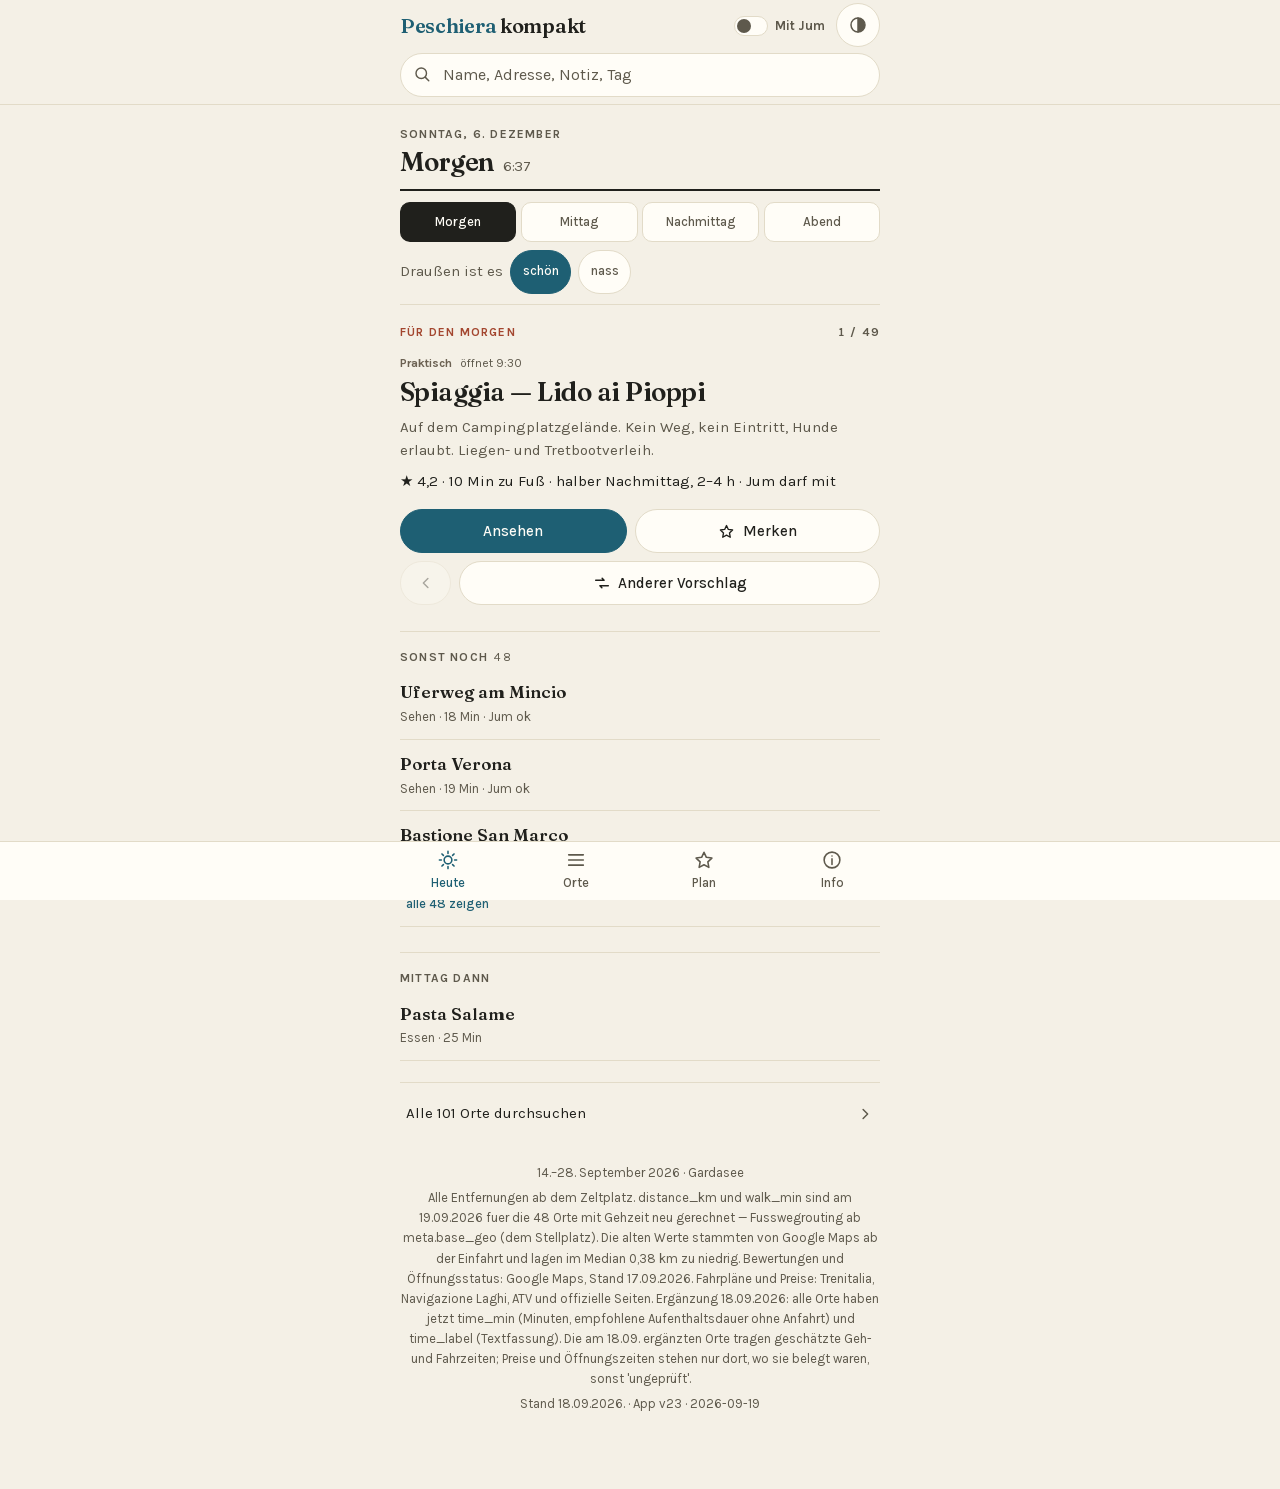
==== commit 64dba491: "v23: Schriften ins Repo, kleinste Schriftgrade hoch, Bewegung differenziert Drei Punkte aus der UI/U" ====
--- a/index.html
+++ b/index.html
@@ -26,10 +26,14 @@
 <link rel="apple-touch-startup-image" href="./icons/splash-828x1792.png" media="(device-width:414px) and (device-height:896px) and (-webkit-device-pixel-ratio:2)">
 <link rel="apple-touch-startup-image" href="./icons/splash-750x1334.png" media="(device-width:375px) and (device-height:667px) and (-webkit-device-pixel-ratio:2)">
 
-<!-- Einzige externe Quelle: Google Fonts. crossorigin, damit der Service Worker die Antworten cachen kann. -->
-<link rel="preconnect" href="https://fonts.googleapis.com">
-<link rel="preconnect" href="https://fonts.gstatic.com" crossorigin>
-<link rel="stylesheet" crossorigin href="https://fonts.googleapis.com/css2?family=Fraunces:opsz,wght@9..144,500;9..144,600&family=Karla:wght@400;500;700&display=swap">
+<!-- Keine externe Quelle mehr. Die Schriften liegen seit v23 unter ./fonts/;
+     das Stylesheet von fonts.googleapis.com blockierte das erste Rendern.
+     Vorgeladen wird nur, was sicher gebraucht wird: die beiden latin-Dateien.
+     latin-ext holt der Browser selbst, sobald ein Zeichen daraus vorkommt.
+     crossorigin ist auch bei eigenen Schriften Pflicht -- ohne das Attribut
+     laedt der Browser die Datei ein zweites Mal. -->
+<link rel="preload" as="font" type="font/woff2" crossorigin href="./fonts/fraunces-latin.woff2">
+<link rel="preload" as="font" type="font/woff2" crossorigin href="./fonts/karla-latin.woff2">
 
 <link rel="stylesheet" href="./style.css">
 </head>
--- a/style.css
+++ b/style.css
@@ -2,6 +2,65 @@
    Peschiera kompakt — style.css
    Mobile first, Spalte max. 32rem, Touch-Ziele ≥ 44px, Kontrast AA.
    ========================================================================== */
+
+/* --- Schriften ----------------------------------------------------------
+   Lagen bis v22 bei Google. Das Stylesheet von fonts.googleapis.com blockiert
+   das erste Rendern und brauchte gemessen 229 ms, waehrend alle eigenen
+   Dateien in 3 bis 8 ms da waren -- bis dahin blieb die Seite weiss. Dazu
+   meldete jeder Start die IP des Geraets an einen Dritten. Leaflet liegt aus
+   demselben Grund schon im Repo.
+
+   Vier Dateien, nicht sechs: Google liefert fuer Fraunces 500/600 und fuer
+   Karla 400/500/700 jeweils dieselbe URL -- es sind variable Schriften, eine
+   Datei deckt den ganzen Bereich ab. Deshalb hier font-weight als Spanne.
+   Die Achse opsz von Fraunces bleibt erhalten; Safari waehlt ueber
+   font-optical-sizing (Vorgabe: auto) selbst die Schnittgroesse.
+
+   unicode-range bleibt stehen, damit latin-ext nur geladen wird, wenn ein
+   Zeichen daraus vorkommt. Genau einer der 101 Orte braucht es
+   ("BASE by Garage Coffee Bros" mit U+018E). Die Bereiche sind woertlich die
+   von Google -- eigene Grenzen zu erfinden hiesse raten, welche Zeichen in
+   welcher Datei liegen.
+
+   Die Zeichen ohne Deckung (Stern, Haken, Kreuz, >=, Durchmesser) fielen auch
+   vorher schon auf die Systemschrift zurueck: sie stehen in keinem der beiden
+   Bereiche. Kein Rueckschritt, nur jetzt nachweisbar.
+
+   Beim Austausch einer Schriftdatei CACHE in sw.js hochzaehlen -- die
+   Dateinamen tragen keine Fassung.
+   ------------------------------------------------------------------------ */
+@font-face {
+  font-family: 'Fraunces';
+  font-style: normal;
+  font-weight: 500 600;
+  font-display: swap;
+  src: url('./fonts/fraunces-latin.woff2') format('woff2');
+  unicode-range: U+0000-00FF, U+0131, U+0152-0153, U+02BB-02BC, U+02C6, U+02DA, U+02DC, U+0304, U+0308, U+0329, U+2000-206F, U+20AC, U+2122, U+2191, U+2193, U+2212, U+2215, U+FEFF, U+FFFD;
+}
+@font-face {
+  font-family: 'Fraunces';
+  font-style: normal;
+  font-weight: 500 600;
+  font-display: swap;
+  src: url('./fonts/fraunces-latin-ext.woff2') format('woff2');
+  unicode-range: U+0100-02BA, U+02BD-02C5, U+02C7-02CC, U+02CE-02D7, U+02DD-02FF, U+0304, U+0308, U+0329, U+1D00-1DBF, U+1E00-1E9F, U+1EF2-1EFF, U+2020, U+20A0-20AB, U+20AD-20C0, U+2113, U+2C60-2C7F, U+A720-A7FF;
+}
+@font-face {
+  font-family: 'Karla';
+  font-style: normal;
+  font-weight: 400 700;
+  font-display: swap;
+  src: url('./fonts/karla-latin.woff2') format('woff2');
+  unicode-range: U+0000-00FF, U+0131, U+0152-0153, U+02BB-02BC, U+02C6, U+02DA, U+02DC, U+0304, U+0308, U+0329, U+2000-206F, U+20AC, U+2122, U+2191, U+2193, U+2212, U+2215, U+FEFF, U+FFFD;
+}
+@font-face {
+  font-family: 'Karla';
+  font-style: normal;
+  font-weight: 400 700;
+  font-display: swap;
+  src: url('./fonts/karla-latin-ext.woff2') format('woff2');
+  unicode-range: U+0100-02BA, U+02BD-02C5, U+02C7-02CC, U+02CE-02D7, U+02DD-02FF, U+0304, U+0308, U+0329, U+1D00-1DBF, U+1E00-1E9F, U+1EF2-1EFF, U+2020, U+20A0-20AB, U+20AD-20C0, U+2113, U+2C60-2C7F, U+A720-A7FF;
+}
 
 /* --- Tokens: Light (v1-Palette) ----------------------------------------- */
 :root {
@@ -50,7 +109,13 @@
   --t-name:    1.0625rem;  /* Fraunces 600 — Ortsname in der Zeile */
   --t-body:    .9375rem;   /* Karla 400 — Notiz, Fliesstext */
   --t-meta:    .8125rem;   /* Karla 500 — Fakten, Chips, Labels */
-  --t-micro:   .6875rem;   /* Karla 700 — Marken, Zaehler, Tableiste */
+  /* Stand bis v22 auf .6875rem = 11px. Das trug nicht nur Marken, sondern
+     auch die Beschriftung der Tableiste -- also ein Bedienelement, das
+     dauerhaft sichtbar ist. 11px ist darunter zu klein; iOS' Textvergroesserung
+     greift auf rem nicht durch, es bleibt bei 11px, egal was im System steht.
+     Die Leiste als Ganzes bleibt sechsstufig, nur die unterste Stufe rueckt
+     um 1px hoch. */
+  --t-micro:   .75rem;     /* Karla 700 — Marken und Zaehler */
 
   --t: 160ms;
   --ease: cubic-bezier(.2,.7,.3,1);
@@ -783,7 +848,10 @@
 .tab {
   flex: 1; min-height: 3.6rem; padding: .45rem .2rem;
   display: grid; justify-items: center; gap: .1rem;
-  font-size: var(--t-micro); font-weight: 500; color: var(--soft);
+  /* Eine Stufe ueber den Marken: die Reiter sind Beschriftung, keine Marke.
+     Bei 402px Breite bleiben je Reiter rund 80px -- "Gemerkt" als laengstes
+     Wort braucht bei 13px etwa 55px, es bricht also nichts um. */
+  font-size: var(--t-meta); font-weight: 500; color: var(--soft);
   cursor: pointer;
   transition: color var(--t) var(--ease);
   -webkit-tap-highlight-color: transparent;
@@ -1010,6 +1078,30 @@
     animation-duration: .01ms !important; animation-iteration-count: 1 !important;
     transition-duration: .01ms !important;
   }
+
+  /* Der pauschale Riegel darueber traf bis v22 auch das Sheet, und das ist
+     zu viel: die 260 ms, in denen es von unten hereinfaehrt, sind keine
+     Zierde. Sie sagen, dass das Detail UEBER der Liste liegt und man dorthin
+     zurueckkommt. Ohne sie tauscht der Bildschirm einfach seinen Inhalt aus,
+     und man weiss nicht mehr, wo man ist.
+
+     WCAG 2.3.3 verlangt, nicht wesentliche Bewegung abschaltbar zu machen --
+     nicht jede. Deshalb hier: Bewegung raus, Uebergang bleibt. Statt zu
+     fahren blendet das Sheet ein. 160 ms, weil kuerzer nicht mehr als
+     Uebergang gelesen wird.
+
+     transform muss !important tragen: waehrend des Wischens setzt app.js
+     translateY per Inline-Stil, und nur !important sticht den. Die
+     Zuweisung selbst bleibt unangetastet, der Code liest style.transform
+     und nicht den berechneten Wert -- Schliessen per Wisch funktioniert
+     also weiter, es bewegt sich dabei nur nichts. */
+  .scrim, .sheet { transition-duration: 160ms !important; }
+  .sheet {
+    transform: none !important;
+    opacity: 0;
+    transition-property: opacity !important;
+  }
+  .sheet.is-on { opacity: 1; }
 }
 
 /* --- Druck -------------------------------------------------------------- */
@@ -1067,3 +1159,57 @@
 }
 .leaflet-bar a { color: var(--ink); }
 .leaflet-control-attribution a { color: var(--lake); }
+
+/* Was in den naechsten Tagen anfaengt. Steht ueber dem Vorschlag, weil es
+   die Planung betrifft und nicht das Jetzt -- aber zurueckhaltend, sonst
+   uebertoent ein Termin in drei Tagen die Frage, wo man gleich isst. */
+.today__soon {
+  display: grid; gap: .3rem;
+  margin: .1rem 0 .7rem;
+}
+.today__soon-row {
+  display: grid; grid-template-columns: auto 1fr auto; gap: .5rem;
+  align-items: baseline;
+  min-height: 44px; padding: .35rem .6rem;
+  text-align: left;
+  border: 1px dashed var(--line); border-radius: var(--r-pill);
+  background: var(--wash);
+  cursor: pointer;
+}
+.today__soon-when {
+  font-size: var(--t-micro); font-weight: 700;
+  color: var(--brick-ink);
+  text-transform: uppercase; letter-spacing: .06em;
+}
+.today__soon-what { font-size: var(--t-meta); color: var(--ink); }
+.today__soon-badge { font-size: var(--t-micro); color: var(--soft); white-space: nowrap; }
+
+/* ------------------------------------------------------- Eigene Notizen */
+/* Die eigene Notiz steht vor der Beschreibung: sie ist das, was man selbst
+   herausgefunden hat, und schlaegt den Katalogtext. Verde, weil es dieselbe
+   Farbe ist wie alles, was zu Jum gehoert -- die haeufigste offene Frage. */
+.card__mine {
+  display: flex; align-items: flex-start; gap: .3rem;
+  margin: .1rem 0 .15rem;
+  font-size: var(--t-meta); color: var(--verde-ink);
+  overflow: hidden; text-overflow: ellipsis; white-space: nowrap;
+}
+.card__mine svg {
+  width: 13px; height: 13px; flex: 0 0 auto; margin-top: .15rem;
+  fill: none; stroke: currentColor; stroke-width: 1.7;
+  stroke-linecap: round; stroke-linejoin: round;
+}
+
+.notiz { margin: .7rem 0 .2rem; }
+.notiz__l {
+  display: block; margin-bottom: .25rem;
+  font-size: var(--t-micro); font-weight: 700; color: var(--soft);
+}
+.notiz__f {
+  width: 100%; min-height: 44px; padding: .5rem .7rem;
+  /* 1rem ist die Grenze, unter der iOS beim Fokus hineinzoomt. */
+  font: inherit; font-size: 1rem; color: var(--ink);
+  background: var(--card);
+  border: 1px solid var(--line); border-radius: var(--r-pill);
+}
+.notiz__f:focus-visible { outline: 2px solid var(--lake); outline-offset: 1px; }
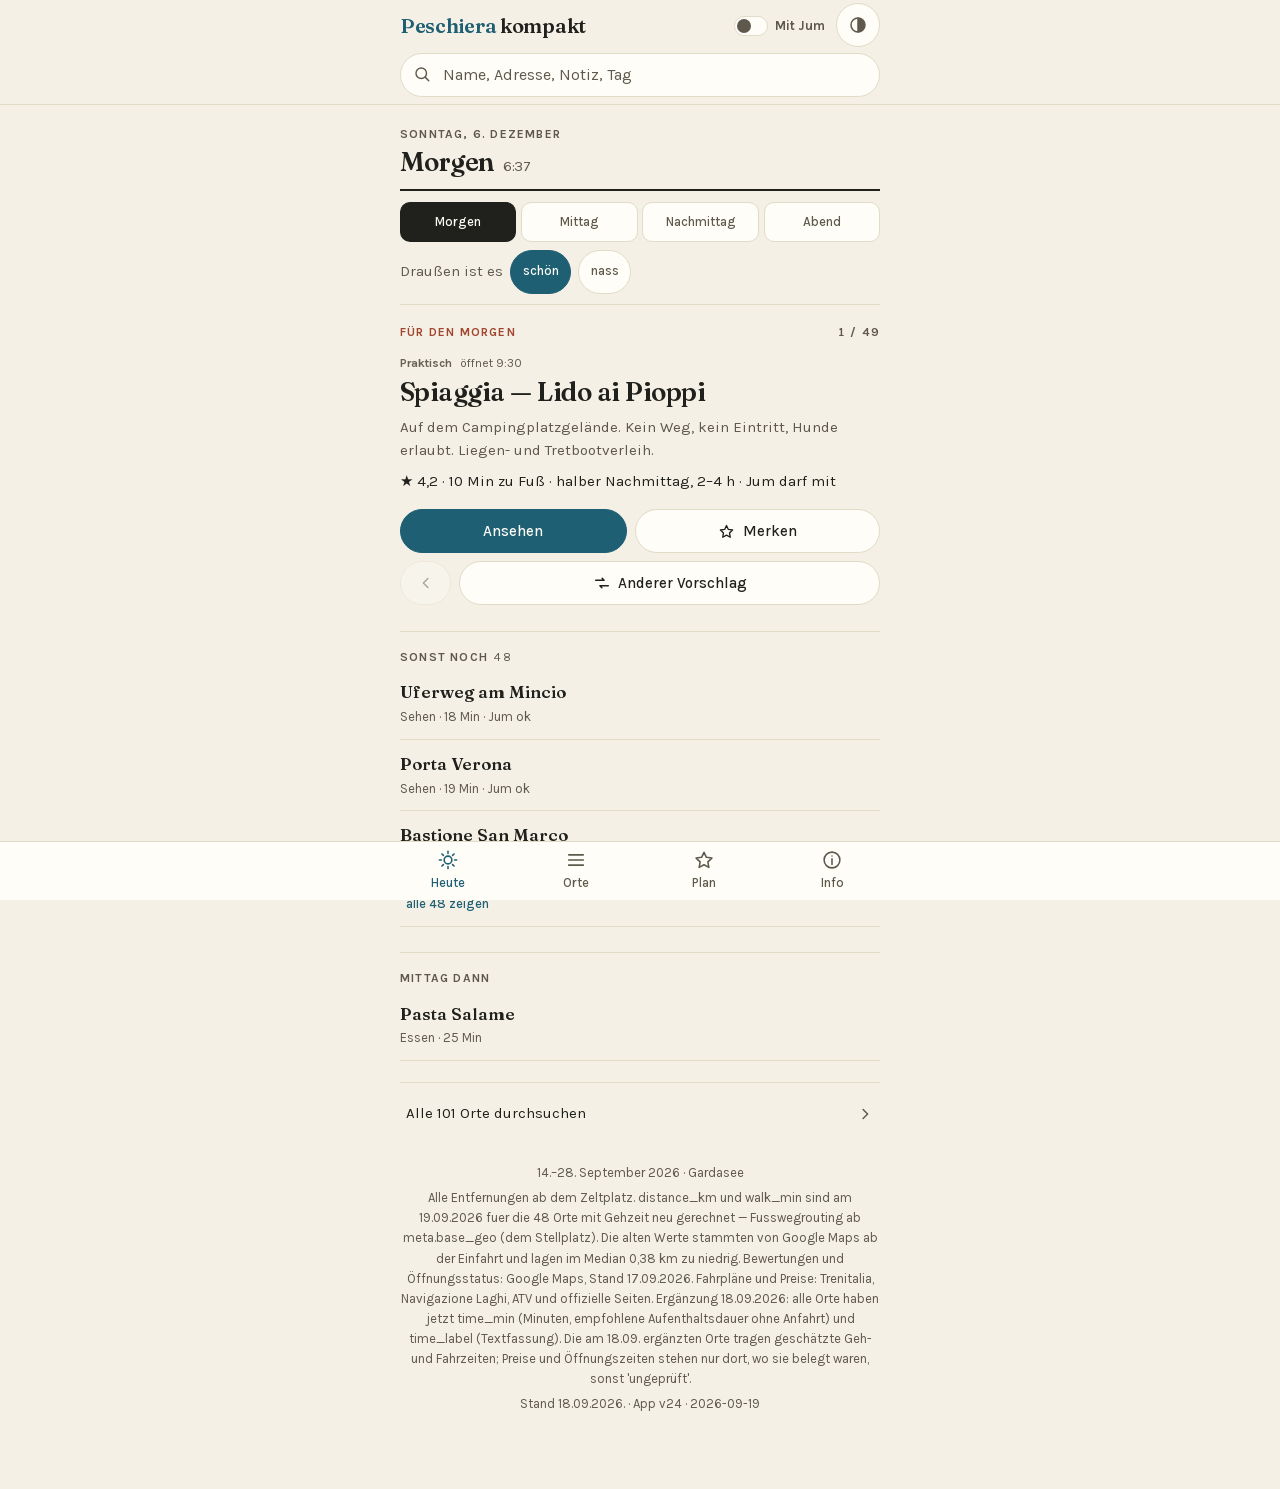
==== commit c1ec81df: "v24: Tippen wird fluessig, Startzustand zeigt ein Geruest, Suchtreffer erklaeren sich V1 -- die List" ====
--- a/index.html
+++ b/index.html
@@ -41,12 +41,34 @@
 
 <a class="skip" href="#main">Zum Inhalt springen</a>
 
-<!-- Start- und Fehlerzustand -->
+<!-- Start- und Fehlerzustand.
+
+     Bis v23 stand hier ein drehender Kreis. Der sagt "warte", ein Geruest
+     sagt "so wird es aussehen" -- und am See mit einem Balken Empfang ist
+     das der Unterschied zwischen "laedt" und "kaputt". Die Formen unten
+     bilden nach, was danach wirklich kommt: Kopfzeile, Filterzeile, dann
+     Karten mit Name, zwei Marken und zwei Textzeilen.
+
+     aria-hidden, weil ein Vorleser mit leeren Kaesten nichts anfangen kann.
+     Was er braucht, steht in .boot__msg, und die traegt role="status" --
+     ohne das bliebe ein Fehler beim Laden fuer ihn stumm.
+
+     Im Fehlerfall setzt app.js .boot--fehler: dann verschwindet das Geruest.
+     Es weiter zu zeigen waere ein Versprechen, das die App nicht mehr
+     einloest. -->
 <div id="boot" class="boot">
-  <div class="spin" id="boot-spin" aria-hidden="true"></div>
-  <h2 id="boot-title">Peschiera kompakt</h2>
-  <p id="boot-text">Daten werden geladen&hellip;</p>
-  <button type="button" class="btn btn--primary" id="boot-retry" hidden>Erneut versuchen</button>
+  <div class="boot__msg" role="status">
+    <h2 id="boot-title">Peschiera kompakt</h2>
+    <p id="boot-text">Daten werden geladen&hellip;</p>
+    <button type="button" class="btn btn--primary" id="boot-retry" hidden>Erneut versuchen</button>
+  </div>
+  <div class="boot__skel" id="boot-skel" aria-hidden="true">
+    <div class="skel skel--kopf"></div>
+    <div class="skel skel--chips"></div>
+    <div class="skel skel--karte"></div>
+    <div class="skel skel--karte"></div>
+    <div class="skel skel--karte"></div>
+  </div>
 </div>
 
 <div id="app" hidden>
--- a/style.css
+++ b/style.css
@@ -91,6 +91,10 @@
   --shadow-lift: 0 2px 6px rgba(32,32,28,.08), 0 12px 32px rgba(32,32,28,.12);
   --scrim: rgba(32,32,28,.46);
   --wash: rgba(32,32,28,.045);
+  /* Das Geruest beim Start. --wash (4,5 %) war auf dem Bildschirm kaum von
+     der Flaeche zu unterscheiden -- ein Geruest, das man nicht sieht, ist
+     wieder nur ein weisser Bildschirm. */
+  --skel: rgba(32,32,28,.11);
   --mark: rgba(184,145,42,.30);
 
   --r-card: 14px;
@@ -147,6 +151,7 @@
     --shadow-lift: 0 2px 6px rgba(0,0,0,.5), 0 12px 32px rgba(0,0,0,.45);
     --scrim: rgba(0,0,0,.62);
     --wash: rgba(239,234,221,.06);
+    --skel: rgba(239,234,221,.13);
     --mark: rgba(224,188,91,.26);
 
     color-scheme: dark;
@@ -176,6 +181,7 @@
   --shadow-lift: 0 2px 6px rgba(0,0,0,.5), 0 12px 32px rgba(0,0,0,.45);
   --scrim: rgba(0,0,0,.62);
   --wash: rgba(239,234,221,.06);
+  --skel: rgba(239,234,221,.13);
   --mark: rgba(224,188,91,.26);
 
   color-scheme: dark;
@@ -876,19 +882,70 @@
 .foot__warn { display: block; margin-top: .35rem; color: var(--brick-ink); font-weight: 700; }
 
 /* --- Ladezustand / Fehler ---------------------------------------------- */
+/* Der Startzustand bildet das Geruest der Liste nach, statt einen Kreis zu
+   drehen. Die Masse sind aus dem fertigen Zustand abgenommen, nicht geraten:
+   die Kopfzeile misst --bar-full, eine Ortskarte ist rund 92 px hoch. Sitzt
+   das Geruest daneben, springt der Inhalt beim Erscheinen -- genau das, was
+   ein Geruest verhindern soll. */
 .boot {
-  position: fixed; inset: 0; z-index: 60;
-  display: grid; place-content: center; justify-items: center; gap: .9rem;
-  padding: 1.5rem; text-align: center; background: var(--bg); color: var(--soft);
+  position: fixed; inset: 0; z-index: 60; overflow: hidden;
+  display: flex; flex-direction: column; align-items: center;
+  /* .875rem = 14px: exakt die Hoehe, auf der der fertige Kopf seinen Titel
+     zeigt. Nachgemessen -- mit .8rem stand er 1,2 px zu hoch und rutschte
+     beim Erscheinen der App sichtbar nach. */
+  padding: calc(env(safe-area-inset-top, 0px) + .875rem) 1rem 1.5rem;
+  text-align: center; background: var(--bg); color: var(--soft);
 }
 .boot[hidden] { display: none; }
 .boot h2 { font-size: var(--t-title); color: var(--ink); }
 .boot p { font-size: var(--t-body); max-width: 26rem; }
 .boot code { font-family: ui-monospace, Menlo, monospace; font-size: var(--t-meta);
   background: var(--wash); padding: .1rem .3rem; border-radius: 4px; }
-.spin { width: 28px; height: 28px; border-radius: 50%;
-  border: 3px solid var(--line); border-top-color: var(--lake); animation: spin 850ms linear infinite; }
-@keyframes spin { to { transform: rotate(360deg); } }
+
+/* Der Titel steht schon an der Stelle, an der ihn der fertige Kopf zeigt --
+   dadurch springt er beim Erscheinen der App nicht. Deshalb ist der Kasten
+   linksbuendig und nicht zentriert; zentriert wird nur im Fehlerfall. */
+.boot__msg {
+  width: 100%; max-width: var(--col); text-align: left;
+  display: grid; justify-items: start; gap: .2rem; margin-bottom: 1rem;
+}
+.boot__msg h2 { font-family: var(--font-head); font-weight: 600; letter-spacing: -.015em; }
+.boot__msg p { font-size: var(--t-meta); }
+
+.boot__skel { width: 100%; max-width: var(--col); display: grid; gap: .6rem; }
+
+.skel { animation: pulsen 1600ms ease-in-out infinite; }
+.skel--kopf  { height: 2.6rem; border-radius: 10px; background: var(--skel); }
+.skel--chips { height: 2rem; border-radius: var(--r-pill); background: var(--skel);
+  margin-bottom: .5rem; }
+
+/* Eine leere Ortskarte, nicht ein grauer Kasten: gleiche Flaeche, gleicher
+   Rahmen, gleicher Schatten wie spaeter. Die zwei Balken darin sitzen dort,
+   wo Name und Beschreibung stehen werden. */
+.skel--karte {
+  position: relative; height: 92px; border-radius: var(--r-card);
+  background: var(--card); border: 1px solid var(--line); box-shadow: var(--shadow);
+}
+.skel--karte::before, .skel--karte::after {
+  content: ''; position: absolute; left: .9rem;
+  border-radius: 4px; background: var(--skel);
+}
+.skel--karte::before { top: 1rem;   width: 55%; height: 1.05rem; }
+.skel--karte::after  { top: 2.9rem; width: 78%; height: .72rem; }
+
+/* Versetzt, sonst atmen vier Karten im Gleichschritt und das wirkt wie ein
+   Fortschrittsbalken, der nichts misst. */
+.skel--karte:nth-of-type(3) { animation-delay: 130ms; }
+.skel--karte:nth-of-type(4) { animation-delay: 260ms; }
+.skel--karte:nth-of-type(5) { animation-delay: 390ms; }
+@keyframes pulsen { 0%, 100% { opacity: 1; } 50% { opacity: .5; } }
+
+/* Fehlerfall: kein Geruest, Meldung mittig und zentriert. */
+.boot--fehler { justify-content: center; }
+.boot--fehler .boot__skel { display: none; }
+.boot--fehler .boot__msg {
+  justify-items: center; text-align: center; gap: .9rem; margin-bottom: 0;
+}
 
 /* --- Heute -------------------------------------------------------------- */
 
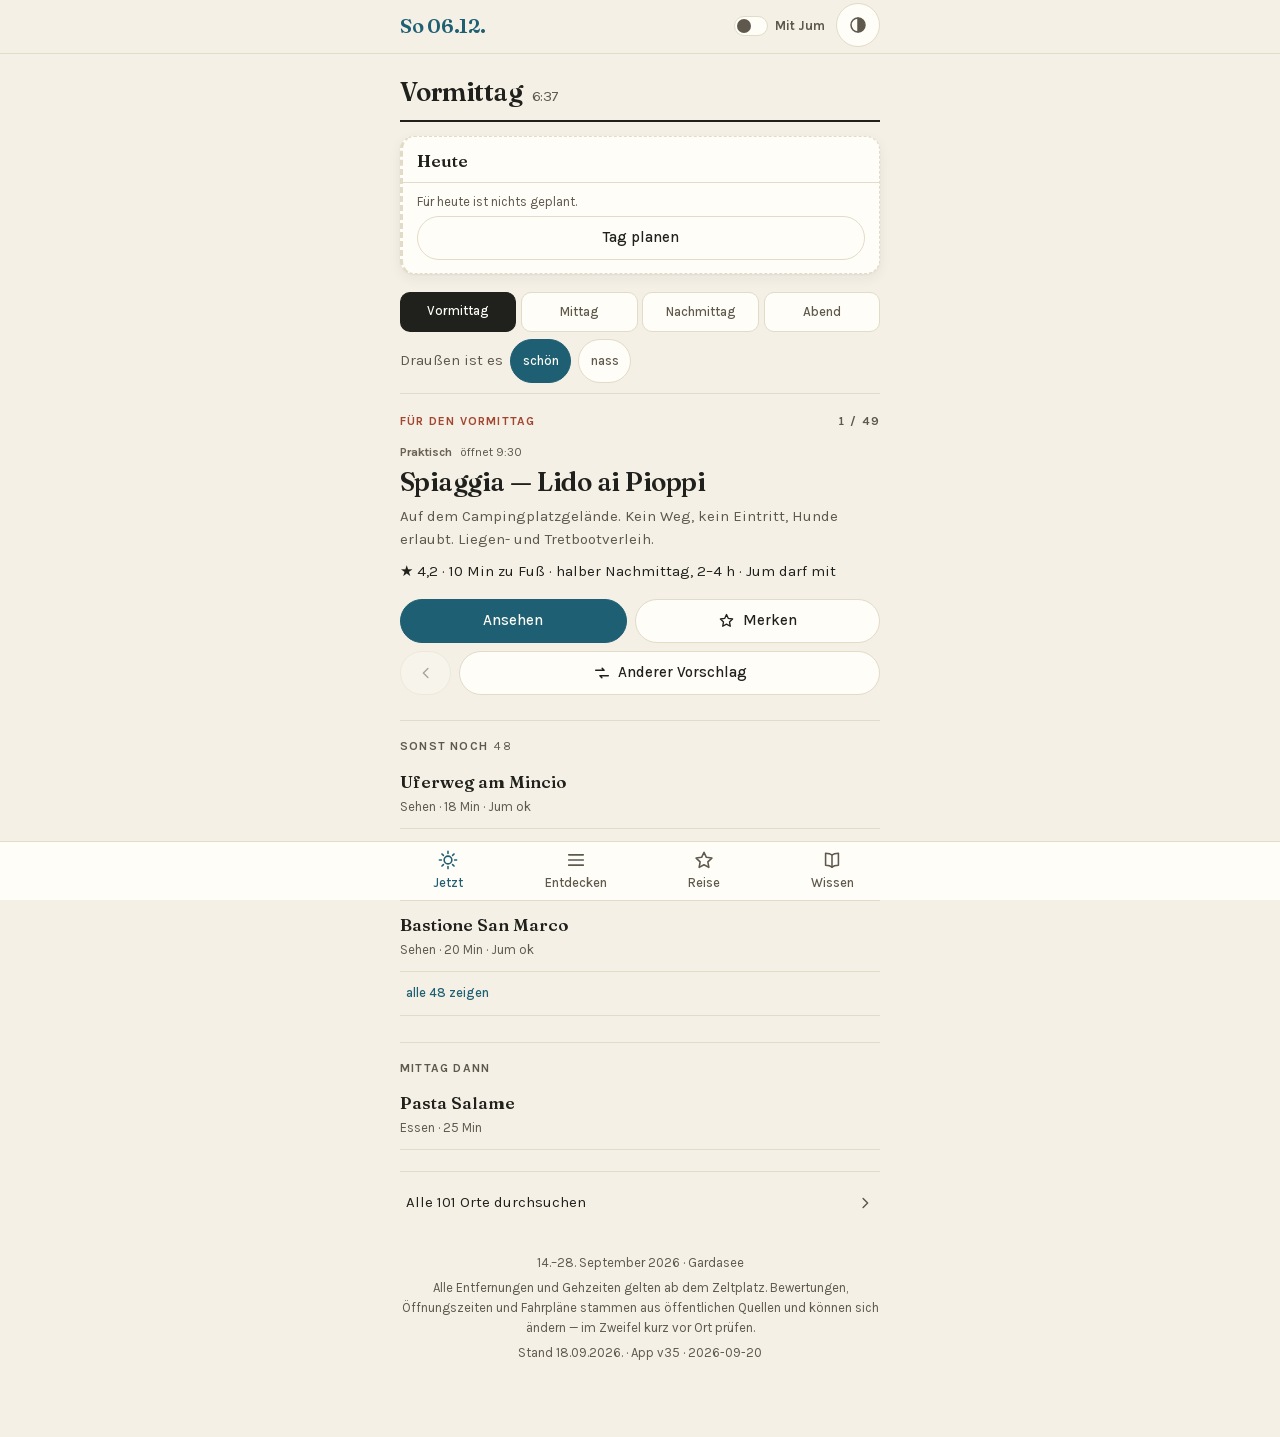
==== commit e1ad1d7e: "v35: Vier Reiter, vier Fragen -- und "Jetzt" gehoert dem Tagesplan M5 aus docs/app-relaunch-konzept." ====
--- a/index.html
+++ b/index.html
@@ -81,7 +81,10 @@
     <div class="bar__top" id="bar-top">
       <div class="wrap">
         <div class="bar__row">
-          <h1 class="bar__title"><em>Peschiera</em> kompakt</h1>
+          <!-- Inhalt setzt render() je Ansicht: seit v35 steht hier, wo man
+               ist und was gerade gilt, statt auf allen vier Ansichten
+               derselbe App-Name. -->
+          <h1 class="bar__title" id="bar-title"><em>Peschiera</em> kompakt</h1>
           <button type="button" class="switch" id="jum-btn" role="switch" aria-checked="false">
             <span class="switch__box" aria-hidden="true"><span class="switch__knob"></span></span>
             <span class="switch__lbl">Mit Jum</span>
--- a/style.css
+++ b/style.css
@@ -302,10 +302,20 @@
    der Schalter darunter, was den Kopf eine ganze Zeile hoeher machte. */
 .bar__row { display: flex; align-items: center; gap: .6rem; padding: .3rem 0 .35rem; }
 
-/* min-width:0, damit der Titel bei schmalen Geraeten kuerzen darf. */
+/* min-width:0, damit die Zeile bei schmalen Geraeten kuerzen darf.
+   Seit v35 steht hier nicht mehr der App-Name, sondern die Ansicht: links
+   ihr Name in Fraunces, rechts daneben die Zahl, die gerade gilt (Reisetag,
+   Zeitraum, Ortszahl). Der Name der App stand auf allen vier Ansichten
+   gleich da und kostete auf 402 px ein Sechstel der Kopfhoehe. */
 .bar__title { flex: 1 1 auto; min-width: 0; font-size: var(--t-title); letter-spacing: -.015em;
-  white-space: nowrap; overflow: hidden; text-overflow: ellipsis; }
-.bar__title em { font-style: normal; color: var(--lake-ink); }
+  white-space: nowrap; overflow: hidden; text-overflow: ellipsis;
+  display: flex; align-items: baseline; gap: .45rem; }
+.bar__title em { font-style: normal; color: var(--lake-ink); flex: 0 0 auto; }
+.bar__title span {
+  font-family: var(--font-body); font-size: var(--t-meta); font-weight: 500;
+  color: var(--soft); min-width: 0; overflow: hidden; text-overflow: ellipsis;
+  font-variant-numeric: tabular-nums;
+}
 
 /* Dauerschalter für den Hund. Kein Chip — ein Chip sagt "jetzt gerade",
    ein Schalter sagt "immer", und genau das ist gemeint. */
@@ -535,8 +545,20 @@
 .card__badge--moment { color: var(--soft); border-color: var(--line); }
 .card__badge--limit { color: var(--soft); border-style: dashed; }
 /* Kuratiert behaelt die Kategoriefarbe: das ist die Empfehlung des Hauses. */
-.card__cat { font-size: var(--t-micro); font-weight: 700;
-  color: var(--accent-ink, var(--soft)); }
+/* Die Kategorie als getoente Pille statt blossem Farbtext: die Flaeche macht
+   die fuenf Kategorien beim Ueberfliegen der Liste unterscheidbar, ohne dass
+   man lesen muss. Text bleibt in der Ink-Variante der Kategorie (>= 4,5:1);
+   die Flaeche traegt keine Information, die nicht auch im Wort steht.
+   Erst var(--wash) als Rueckfall, dann color-mix — ein Browser ohne
+   color-mix (vor Safari 16.2) faellt auf die neutrale Flaeche zurueck,
+   das Wort bleibt in der Kategoriefarbe. */
+.card__cat {
+  font-size: var(--t-micro); font-weight: 700;
+  color: var(--accent-ink, var(--soft));
+  padding: .1rem .5rem; border-radius: var(--r-pill);
+  background: var(--wash);
+  background: color-mix(in srgb, var(--accent, var(--soft)) 13%, transparent);
+}
 
 /* line-height 1.4 statt der geerbten 1.55: eine einzelne, ohnehin
    abgeschnittene Zeile braucht keinen Fliesstext-Durchschuss — und holt
@@ -557,7 +579,23 @@
 .fact--rating { color: var(--ink); font-weight: 500; }
 .fact__n { margin-left: .18rem; font-size: var(--t-micro); font-weight: 400; color: var(--soft); }
 .fact--dog { color: var(--verde-ink); font-weight: 500; }
+/* Von euch vor Ort geklaert. Der Punkt davor ist das einzige, was die Zeile
+   an Herkunft traegt -- Datum und Wortlaut stehen im Sheet. Nicht Farbe
+   allein: die Form unterscheidet sie auch in Graustufen. */
+.fact--dogyou::before {
+  content: ""; width: 5px; height: 5px; border-radius: 50%;
+  background: currentColor; flex: 0 0 auto; margin-right: .1rem;
+}
 .fact--nodog { color: var(--soft); }
+/* Ungeklaert. Gold ist im Haus die Farbe des Unsicheren, gestrichelt die
+   Form dazu — dieselbe Paarung wie beim Badge "Zeiten pruefen". Steht nur,
+   wenn der Jum-Schalter an ist: sonst ist die offene Regel keine Nachricht. */
+.fact--dogopen { color: var(--gold-ink); font-weight: 500; }
+.fact--dogopen svg { stroke-dasharray: 2.6 2; }
+/* Der Reisetag belegt den Oeffnungs-Slot, wenn der Ort verplant ist:
+   "am Mittwoch" schlaegt "bis 22:30", wenn man die Zeile im Plan
+   wiederfinden will. Seeblau heisst im Haus "hier ist etwas an". */
+.fact--day { color: var(--lake-ink); font-weight: 700; }
 /* Heute Ruhetag. Ziegel ist die Achtungsfarbe des Hauses — dieselbe Rolle wie
    bei .today__late und .dogrow--unknown. Der Slot ist der der Oeffnung, nicht
    ein zusaetzlicher: die Zeile bleibt 97 px hoch. */
@@ -673,6 +711,11 @@
 /* Achtung, nicht Merkliste: Gold ist ab jetzt fuer Gemerktes reserviert.
    Dieselbe Rolle hat Ziegel schon bei .today__late. */
 .panel--open { border-left: 3px solid var(--brick); }
+/* Die Hundbilanz. Verde ist im Haus die Farbe des Hundes. */
+.panel--dog { border-left: 3px solid var(--verde); }
+.panel--dog .panel__x b { color: var(--ink); font-weight: 700;
+  font-variant-numeric: tabular-nums; }
+.panel__x--soft { margin-top: .5rem; font-size: var(--t-meta); }
 .panel__t { font-size: var(--t-name); margin-bottom: .2rem; }
 .panel__x { font-size: var(--t-body); color: var(--soft); }
 .panel__c { font-size: var(--t-body); margin-top: .45rem; }
@@ -735,8 +778,14 @@
 }
 .sheet__body > * { max-width: var(--col); margin-inline: auto; }
 
-.sheet__cat { font-size: var(--t-micro); font-weight: 700;
-  color: var(--accent-ink, var(--soft)); }
+.sheet__cat {
+  display: inline-block;
+  font-size: var(--t-micro); font-weight: 700;
+  color: var(--accent-ink, var(--soft));
+  padding: .1rem .5rem; border-radius: var(--r-pill);
+  background: var(--wash);
+  background: color-mix(in srgb, var(--accent, var(--soft)) 13%, transparent);
+}
 .sheet__name { font-size: var(--t-display); letter-spacing: -.02em; padding-right: 3rem; margin: .1rem 0 .5rem; }
 .sheet__note { font-size: var(--t-body); margin-bottom: 1.1rem; }
 .sheet__rate { display: flex; align-items: center; gap: .25rem;
@@ -778,7 +827,43 @@
 .dogrow--no { color: var(--soft); background: var(--wash); }
 .dogrow--no span { text-decoration: line-through; }
 /* Ungeklaert traegt Ziegel — dieselbe Achtungsfarbe wie "Zeiten ungeprueft". */
-.dogrow--unknown { color: var(--brick-ink); border-color: currentColor; border-style: dashed; }
+.dogrow--unknown { color: var(--gold-ink); border-color: currentColor; border-style: dashed; }
+/* Von euch bestaetigt: dieselbe Farbe wie das belegte Ja, aber mit einem
+   zweiten Ring. Eure Angabe ist nicht weniger wert als der Katalog -- sie
+   ist juenger, und sie soll als eure erkennbar bleiben. */
+.dogrow--you { color: var(--verde-ink); border-color: currentColor;
+  box-shadow: 0 0 0 1px var(--card), 0 0 0 2px currentColor; }
+.dogrow--youno { color: var(--soft); background: var(--wash);
+  border-color: currentColor; }
+.dogrow--youno > span { text-decoration: none; }
+.dogrow--youno .dogrow__x { text-decoration: none; }
+
+/* Die Frage unter dem Hundblock. Sie steht nur, wo sie etwas aendern kann:
+   bei offener Regel und bei einer eigenen Angabe. Wo der Katalog eine
+   Antwort hat, steht keine -- eine belegte Angabe mit einem Tipp
+   umzuwerfen waere zu billig. */
+.dogask { margin: -.7rem 0 1.1rem; }
+.dogask__q { font-size: var(--t-meta); color: var(--soft); margin: 0 0 .5rem; }
+.dogask__b { display: flex; flex-wrap: wrap; gap: .4rem; }
+.dogask__b .btn { flex: 1 1 auto; padding: 0 .8rem; font-size: var(--t-meta); }
+.btn--dogyes { border-color: var(--verde); color: var(--verde-ink); font-weight: 700; }
+
+/* Der Reisetag im Ortssheet. Er steht zwischen der Route und der Icon-Reihe:
+   nach der Frage "wie komme ich hin", vor "merken und abhaken". Bis v33 gab
+   es ihn hier nicht -- der Weg in den Plan fuehrte ausschliesslich ueber die
+   Merkliste, und der Stern war damit ein Tor statt eines Merkmals. */
+.sheetday {
+  display: flex; align-items: center; gap: .6rem;
+  margin: .7rem 0 .2rem; padding: .5rem .2rem .5rem .7rem;
+  border: 1px solid var(--line); border-radius: 12px; background: var(--bg);
+}
+.sheetday--zu { border-color: var(--lake); background: var(--card); }
+.sheetday__l {
+  font-size: var(--t-meta); font-weight: 700; color: var(--soft);
+  flex: 0 0 auto;
+}
+.sheetday--zu .sheetday__l { color: var(--lake-ink); }
+.sheetday .pday { margin-left: auto; }
 
 /* Ein Primaer, darunter die Nebenhandlungen als Icon-Reihe. Bis v10 waren es
    vier gleich breite Pillen, rund 200 px, drei davon in gleicher Optik. */
@@ -947,6 +1032,117 @@
   justify-items: center; text-align: center; gap: .9rem; margin-bottom: 0;
 }
 
+/* --- Der Plan fuer heute, oben in "Heute" ------------------------------- */
+/* Eine eigene Flaeche mit Rahmen: der Block ist keine Empfehlung, sondern
+   eine Verabredung mit sich selbst, und muss sich vom Vorschlag darunter
+   unterscheiden lassen, ohne lauter zu sein. Seeblau am linken Rand -- im
+   Haus die Farbe fuer "hier ist etwas an". */
+.planheut {
+  margin: .9rem 0 1.1rem;
+  background: var(--card);
+  border: 1px solid var(--line);
+  border-left: 3px solid var(--lake);
+  border-radius: var(--r-card);
+  box-shadow: var(--shadow);
+  overflow: hidden;
+}
+.planheut--fertig { border-left-color: var(--verde); }
+
+.planheut__h {
+  display: flex; align-items: baseline; gap: .5rem;
+  padding: .7rem .9rem .5rem;
+}
+
+/* Ein Balken sagt in einem Blick, was "2 von 5" erst gelesen werden muss.
+   3 px: er ist eine Auskunft am Rande, kein Bedienelement. */
+.planheut__bar {
+  height: 3px; margin: 0 .85rem .55rem; border-radius: 2px;
+  background: var(--line); overflow: hidden;
+}
+.planheut__bar i { display: block; height: 100%; background: var(--verde);
+  border-radius: 2px; }
+
+/* Bis v34 stand hier gar nichts, wenn fuer heute nichts geplant war -- und
+   die Ansicht fing mit einem Vorschlag an, ohne je zu erwaehnen, dass es
+   einen Tagesplan gibt. */
+/* Die Hundmarke an einer Station. Dieselben drei Farben wie in der
+   Ortsliste -- Verde fuer belegt, Gold fuer offen, gedaempft fuer nein. */
+.planheut__dog { font-weight: 500; color: var(--verde-ink); }
+.planheut__dog--offen { color: var(--gold-ink); }
+.planheut__dog--nein { color: var(--soft); }
+
+.planheut--leer { border-left-color: var(--line); border-style: dashed; }
+.planheut--leer .planheut__f { padding-bottom: .2rem; }
+.planheut--leer .btn { margin: 0 .85rem .85rem; width: calc(100% - 1.7rem); }
+.planheut__t { font-family: var(--font-head); font-weight: 600; font-size: var(--t-name); }
+.planheut__n {
+  margin-left: auto; font-size: var(--t-meta); color: var(--soft);
+  font-variant-numeric: tabular-nums;
+}
+
+.planheut__l { display: grid; }
+.planheut__row {
+  display: grid; grid-template-columns: 2.75rem minmax(0, 1fr);
+  align-items: center; gap: .1rem;
+  padding: .1rem .9rem .1rem .3rem;
+  border-top: 1px solid var(--line);
+}
+.planheut__tick {
+  /* 44 px, wie jedes Bedienelement des Hauses. */
+  width: 2.75rem; height: 2.75rem;
+  display: grid; place-items: center;
+  cursor: pointer; border-radius: 50%;
+  -webkit-tap-highlight-color: transparent;
+}
+/* Ein leerer Kreis, kein blasser Haken. Zuerst stand hier nur ein Haken in
+   var(--line) -- auf dem Bildschirm war nicht zu erkennen, dass man dort
+   tippen kann. Ein Kastchen zum Abhaken muss aussehen wie eins, auch wenn
+   es leer ist. Der Haken darin bleibt unsichtbar (color: transparent auf
+   dem stroke: currentColor des SVG), bis abgehakt wird. */
+.planheut__tick svg {
+  width: 24px; height: 24px; box-sizing: border-box; padding: 3px;
+  border: 2px solid var(--line); border-radius: 50%;
+  fill: none; stroke: currentColor; stroke-width: 2.6;
+  stroke-linecap: round; stroke-linejoin: round;
+  color: transparent;
+  transition: background-color var(--t) var(--ease), border-color var(--t) var(--ease);
+}
+.planheut__tick[aria-pressed="true"] svg {
+  border-color: var(--verde); background: var(--verde); color: var(--card);
+}
+
+.planheut__open {
+  display: grid; gap: .05rem; text-align: left; min-width: 0;
+  padding: .55rem 0; cursor: pointer;
+}
+.planheut__name { font-family: var(--font-head); font-weight: 600; font-size: var(--t-name);
+  overflow: hidden; text-overflow: ellipsis; white-space: nowrap; }
+.planheut__m { font-size: var(--t-meta); color: var(--soft);
+  overflow: hidden; text-overflow: ellipsis; white-space: nowrap; }
+/* Heute Ruhetag: Ziegel, die Achtungsfarbe des Hauses -- dieselbe Rolle wie
+   bei .fact--closed in der Liste. */
+.planheut__zu { color: var(--brick-ink); font-weight: 500; }
+
+/* Abgehakt: gedaempft und durchgestrichen, aber NICHT weg. Der Fortschritt
+   ist der Grund, morgens hierherzuschauen. Durchgestrichen wird nur der
+   Name -- die Meta-Zeile bleibt lesbar, man will auch nachher noch wissen,
+   wie lange man dort war. */
+.planheut__row--ab .planheut__name { text-decoration: line-through; color: var(--soft); }
+.planheut__row--ab .planheut__m { opacity: .7; }
+
+.planheut__f {
+  padding: .55rem .9rem .7rem;
+  font-size: var(--t-meta); color: var(--soft);
+  border-top: 1px solid var(--line);
+}
+.planheut__f--fertig {
+  display: flex; align-items: center; gap: .35rem;
+  color: var(--verde-ink); font-weight: 500;
+}
+.planheut__f--fertig svg { width: 15px; height: 15px; flex: 0 0 auto;
+  fill: none; stroke: currentColor; stroke-width: 2.2;
+  stroke-linecap: round; stroke-linejoin: round; }
+
 /* --- Heute -------------------------------------------------------------- */
 
 .today { padding-top: .9rem; }
@@ -1069,12 +1265,26 @@
    fuer einen Filter benutzt. */
 .plan__sum {
   font-size: var(--t-meta); color: var(--soft);
-  padding: .1rem 0 .7rem; font-variant-numeric: tabular-nums;
-}
-.plan { display: grid; margin-inline: -1rem; border-top: 1px solid var(--line); }
+  /* Waagerecht 1rem, nicht 0: die Zeile wird in #list gerendert, und .list
+     zieht sich mit margin-inline: -1rem ueber die volle Breite. Alle
+     Geschwister gleichen das aus (.uebs, .ptabs, .plantag) -- diese eine
+     nicht, und sie klebte bis v33 am linken Bildschirmrand. */
+  padding: .1rem 1rem .7rem; font-variant-numeric: tabular-nums;
+}
+/* KEIN eigener negativer Rand: der Plan wird in #list gerendert, und .list
+   zieht sich bereits mit margin-inline: -1rem ueber die volle Breite. Beide
+   zusammen machten die Ansicht 434 px breit bei 402 px Bildschirm -- die
+   Seite liess sich seitwaerts wackeln (eigene Regel: kein horizontaler
+   Scroll), und das rechte Sechzehntel jeder Zeile lag unsichtbar neben dem
+   Bild. Aufgefallen erst, als die Umsortier-Pfeile dorthin wuchsen. */
+.plan { display: grid; border-top: 1px solid var(--line); }
 
 .planrow {
-  display: grid; grid-template-columns: 2.2rem minmax(0, 1fr) 2.6rem;
+  /* Dritte Spalte auto statt fester 2.6rem: dort stehen seit v27 zwei
+     44er-Pfeile nebeneinander (rund 92px). In der festen Spalte ragte der
+     zweite Pfeil unsichtbar aus dem Bild -- die Messung fand ihn mit 44x44,
+     nur eben rechts neben dem Bildschirm. */
+  display: grid; grid-template-columns: 2.2rem minmax(0, 1fr) auto;
   align-items: center;
   min-height: 4.4rem; padding: .5rem .85rem .5rem .45rem;
   background: var(--card);
@@ -1089,10 +1299,36 @@
   font-family: var(--font-head); font-weight: 600; font-size: var(--t-name);
   color: var(--soft); font-variant-numeric: tabular-nums;
 }
+.planrow__mid { display: grid; gap: .35rem; min-width: 0; justify-items: start; }
 .planrow__open {
-  display: grid; gap: .1rem; text-align: left; min-width: 0;
+  display: grid; gap: .1rem; text-align: left; min-width: 0; max-width: 100%;
   cursor: pointer; padding: .2rem 0;
 }
+
+/* Der Tageswaehler: ein natives select im Gewand eines Chips. appearance
+   weg, eigener Pfeil ueber den Wrapper -- ein select nimmt kein ::after an.
+   Hoehe 44px, wie jedes Bedienelement des Hauses. */
+.pday { position: relative; display: inline-grid; }
+.pday::after {
+  content: ''; position: absolute; right: .7rem; top: 50%;
+  width: 7px; height: 7px; pointer-events: none;
+  border-right: 2px solid currentColor; border-bottom: 2px solid currentColor;
+  transform: translateY(-70%) rotate(45deg);
+  color: var(--soft);
+}
+.pday select {
+  appearance: none; -webkit-appearance: none;
+  min-height: 2.75rem; padding: .3rem 1.7rem .3rem .8rem;
+  font-family: var(--font-body); font-size: var(--t-meta); font-weight: 500;
+  color: var(--soft); background: var(--wash);
+  border: 1px solid var(--line); border-radius: var(--r-pill);
+  cursor: pointer;
+}
+/* Zugeordnet: Seeblau, die Hausfarbe fuer "hier ist etwas an". */
+.pday--zu select { color: var(--lake-ink); border-color: var(--lake);
+  background: none;
+  background: color-mix(in srgb, var(--lake) 10%, transparent); }
+.pday--zu::after { color: var(--lake-ink); }
 .planrow__name { font-family: var(--font-head); font-weight: 600; font-size: var(--t-name);
   white-space: nowrap; overflow: hidden; text-overflow: ellipsis; }
 .planrow__m { font-size: var(--t-meta); color: var(--soft);
@@ -1101,15 +1337,237 @@
 /* Pfeile statt Ziehen: eine Wischgeste laesst sich von hier aus nicht auf
    echtem iOS pruefen, und bei einer Handvoll Stationen sind zwei Knoepfe
    ohnehin treffsicherer als ein Griff. */
-.planrow__move { display: grid; gap: .1rem; }
+/* Nebeneinander statt uebereinander: zwei 44er-Ziele uebereinander machten
+   die Zeile 90 px hoch, nebeneinander bleibt sie bei ihren 54. Der Titel
+   verliert ein paar Pixel Breite und traegt ohnehin eine Auslassung. */
+.planrow__move { display: flex; gap: .15rem; align-items: center; }
 .pmove {
-  width: 2.4rem; height: 2.1rem;
+  /* 2.75rem = 44 px. Vorher 38x34 -- das einzige Bedienelement der App
+     unter der 44-px-Regel des Hauses. flex-basis statt width: im
+     Flex-Container wurde width auf 29 px zusammengedrueckt, gemessen. */
+  flex: 0 0 2.75rem; width: 2.75rem; height: 2.75rem;
   display: grid; place-items: center;
   color: var(--soft); cursor: pointer; border-radius: 7px;
 }
 .pmove svg { width: 17px; height: 17px; fill: none; stroke: currentColor;
   stroke-width: 2; stroke-linecap: round; stroke-linejoin: round; }
 .pmove[disabled] { opacity: .25; cursor: default; }
+
+/* --- Reiseuebersicht: alle Reisetage auf einen Blick -------------------- */
+/* Fuenf Spalten, drei Reihen -- fuenfzehn Reisetage passen damit bei 402 px
+   ohne Schieben ins Bild. Ein waagerechter Streifen haette dieselbe Zahl
+   Zellen gebraucht und die Haelfte davon versteckt; ein Tag, den man erst
+   hervorschieben muss, beantwortet die Frage "welche Tage sind noch frei"
+   nicht. */
+/* padding-inline zurueck: .uebs liegt in #list, und #list zieht sich mit
+   margin-inline: -1rem ueber die volle Breite. Ohne das lief das Raster
+   ueber beide Raender hinaus und "3 von 15 Tagen verplant" war rechts
+   abgeschnitten. */
+.uebs { padding: .2rem 1rem 1rem; }
+.uebs__h {
+  display: flex; align-items: baseline; gap: .5rem;
+  font-family: var(--font-head); font-weight: 600; font-size: var(--t-name);
+  margin-bottom: .5rem;
+}
+.uebs__s { margin-left: auto; font-family: var(--font-body); font-weight: 500;
+  font-size: var(--t-meta); color: var(--soft); font-variant-numeric: tabular-nums; }
+
+.uebs__g { display: grid; grid-template-columns: repeat(5, 1fr); gap: .3rem; }
+.uebs__d {
+  position: relative;
+  min-height: 2.9rem; padding: .3rem .1rem;
+  display: grid; justify-items: center; align-content: center; gap: 0;
+  border: 1px solid var(--line); border-radius: 10px;
+  background: var(--bg);
+  font-family: var(--font-body); line-height: 1.15;
+}
+.uebs__w { font-size: var(--t-micro); font-weight: 700; color: var(--soft); }
+.uebs__n { font-size: var(--t-meta); font-weight: 500; font-variant-numeric: tabular-nums; }
+
+/* Verplante Tage sind Knoepfe und springen zu ihrer Gruppe. Bei viereinhalb
+   Bildschirmen Planlaenge ist das der Unterschied zwischen Nachschlagen und
+   Suchen. */
+.uebs__d--voll {
+  background: var(--card); border-color: var(--lake);
+  cursor: pointer;
+}
+.uebs__d--voll .uebs__w { color: var(--lake-ink); }
+/* Die Zahl als kleine Marke oben rechts -- dieselbe Form wie die Marke am
+   Plan-Reiter, damit man sie nicht neu lernen muss. */
+.uebs__c {
+  position: absolute; top: -5px; right: -4px;
+  min-width: 1.1rem; padding: .05rem .2rem;
+  font-size: var(--t-micro); font-weight: 700; line-height: 1.3;
+  color: var(--card); background: var(--lake);
+  border-radius: var(--r-pill); font-variant-numeric: tabular-nums;
+}
+.uebs__d--leer .uebs__c { display: none; }
+
+/* Leere Tage: gestrichelt, wie die vergangenen Abschnitte in "Heute" -- im
+   Haus heisst gestrichelt "da, aber nichts los". Kein Knopf: es gibt nichts,
+   wohin er springen koennte. */
+.uebs__d--leer {
+  border-style: dashed; background: none;
+}
+.uebs__d--leer .uebs__n { color: var(--soft); }
+
+/* Vergangene Reisetage. Sie bleiben stehen -- die Reise hatte sie -- und
+   bleiben antippbar, denn man will nachsehen, was war. Aber sie tragen kein
+   Plus mehr: bis v33 luden sechs von fuenfzehn Zellen zum Verplanen eines
+   Tages ein, der vorbei war. */
+.uebs__d--vorbei { opacity: .42; border-style: solid; }
+.uebs__d--vorbei .uebs__n { font-weight: 500; }
+
+/* Heute: dieselbe seeblaue Marke wie am Tageskopf. */
+.uebs__d--heute { box-shadow: inset 0 0 0 2px var(--lake); }
+.uebs__d--heute .uebs__n { font-weight: 700; }
+
+/* Das Plus auf einem freien Tag: sagt, dass hier etwas hin kann. Ohne das
+   sahen freie und volle Zellen gleich aus und taten seit v31 dasselbe --
+   sichtbar war der Unterschied nur an der Zahl, die dem freien Tag fehlt. */
+.uebs__plus {
+  position: absolute; top: -5px; right: -4px;
+  width: 1.1rem; height: 1.1rem;
+  display: grid; place-items: center;
+  font-size: var(--t-meta); font-weight: 700; line-height: 1;
+  color: var(--soft); background: var(--bg);
+  border: 1px dashed var(--line); border-radius: 50%;
+}
+
+/* --- Ein Reisetag als Sheet -------------------------------------------- */
+.tagsheet__h {
+  display: flex; align-items: baseline; gap: .5rem;
+  font-family: var(--font-head); font-weight: 600; font-size: var(--t-name);
+  margin: 1.1rem 0 .4rem;
+}
+.tagsheet__n { margin-left: auto; font-family: var(--font-body); font-weight: 500;
+  font-size: var(--t-meta); color: var(--soft); font-variant-numeric: tabular-nums; }
+.tagsheet__leer { font-size: var(--t-body); color: var(--soft); margin: .8rem 0 1rem; }
+/* Warum steht das obenan: eine Reihenfolge, die man nicht erklaeren kann,
+   ist schlechter als gar keine. */
+.tagsheet__lead { font-size: var(--t-meta); color: var(--soft); margin: -.1rem 0 .5rem; }
+/* Die Luftlinie in Seeblau -- im Haus heisst das "Bezugspunkt", dieselbe
+   Rolle wie .fact--here in der Liste. */
+.tagsheet__weit { color: var(--lake-ink); font-weight: 500; }
+
+.tagsheet__l { display: grid; gap: .3rem; margin-bottom: .6rem; }
+.tagsheet__row {
+  display: grid; grid-template-columns: minmax(0, 1fr) 2.75rem;
+  align-items: center; gap: .4rem;
+  padding: .3rem .3rem .3rem .7rem;
+  background: var(--card);
+  border: 1px solid var(--line);
+  border-left: 3px solid var(--accent, var(--line));
+  border-radius: 10px;
+}
+.tagsheet__txt { display: grid; gap: .05rem; min-width: 0; }
+.tagsheet__name { font-family: var(--font-head); font-weight: 600; font-size: var(--t-name);
+  overflow: hidden; text-overflow: ellipsis; white-space: nowrap; }
+.tagsheet__m { font-size: var(--t-meta); color: var(--soft);
+  overflow: hidden; text-overflow: ellipsis; white-space: nowrap; }
+/* An dem Tag Ruhetag: Ziegel, die Achtungsfarbe des Hauses. Steht hier und
+   nicht erst im Plan -- der richtige Zeitpunkt fuer diese Auskunft ist der,
+   an dem man den Tag waehlt. */
+.tagsheet__zu { color: var(--brick-ink); font-weight: 500; }
+
+.tagsheet__b {
+  /* 44 px, wie jedes Bedienelement des Hauses. */
+  width: 2.75rem; height: 2.75rem;
+  display: grid; place-items: center;
+  border-radius: 50%; cursor: pointer;
+  color: var(--lake-ink);
+  -webkit-tap-highlight-color: transparent;
+}
+.tagsheet__b svg { width: 20px; height: 20px; fill: none; stroke: currentColor;
+  stroke-width: 2.4; stroke-linecap: round; }
+.tagsheet__b--weg { color: var(--soft); }
+
+/* --- Plan oder Merkliste ------------------------------------------------ */
+/* Zwei Haelften einer Ansicht, kein fuenfter Reiter: die Leiste unten traegt
+   vier, bei fuenf blieben je 80 px -- und "Plan" und "Merkliste" gehoeren
+   ohnehin zusammen. Man geht zwischen ihnen hin und her, nicht von woanders
+   zu einem von beiden.
+
+   Zwei Moeglichkeiten bekommen im Haus sonst einen Knopf, der seinen Stand
+   nennt (die Sortierung). Hier nicht: beide Seiten haben eine Zahl, und die
+   will man sehen, ohne umzuschalten. */
+.ptabs {
+  display: grid; grid-template-columns: 1fr 1fr; gap: .3rem;
+  padding: .1rem 1rem .8rem;
+}
+.ptab {
+  min-height: 2.75rem; padding: .4rem .6rem;
+  display: flex; align-items: center; justify-content: center; gap: .4rem;
+  font-family: var(--font-body); font-size: var(--t-meta); font-weight: 500;
+  color: var(--soft); background: none;
+  border: 1px solid var(--line); border-radius: var(--r-pill);
+  cursor: pointer;
+  transition: color var(--t) var(--ease), background-color var(--t) var(--ease),
+              border-color var(--t) var(--ease);
+}
+.ptab__n {
+  font-size: var(--t-micro); font-weight: 700; line-height: 1;
+  font-variant-numeric: tabular-nums;
+  padding: .15rem .4rem; border-radius: var(--r-pill);
+  background: var(--wash); color: var(--soft);
+}
+.ptab--an {
+  color: var(--card); background: var(--ink); border-color: var(--ink);
+  font-weight: 700;
+}
+.ptab--an .ptab__n { background: rgba(255,255,255,.22); color: var(--card); }
+
+/* Eine Merklisten-Zeile hat keine Nummer und keine Pfeile: dort gibt es
+   keine Reihenfolge, die etwas bedeutet. */
+.planrow--merk { grid-template-columns: minmax(0, 1fr); padding-left: .85rem; }
+
+/* Leerzustand einer der beiden Haelften. Steht IN der Liste, nicht im
+   globalen #empty -- sonst verschwaende die Umschaltleiste, und man kaeme
+   nicht mehr dorthin, wo etwas zu tun ist. */
+.planleer {
+  margin: .4rem 1rem 1rem;
+  padding: 1.4rem 1.1rem;
+  display: grid; justify-items: start; gap: .5rem;
+  background: var(--card);
+  border: 1px solid var(--line); border-radius: var(--r-card);
+}
+.planleer h3 { font-size: var(--t-title); }
+.planleer p { font-size: var(--t-body); color: var(--soft); }
+.planleer .btn { margin-top: .3rem; }
+
+/* Der Hinweis unter dem Merklisten-Kopf. */
+.plan__hint {
+  padding: .5rem 1rem .6rem;
+  font-size: var(--t-meta); color: var(--soft);
+  background: var(--bg);
+  border-bottom: 1px solid var(--line);
+}
+/* In der Merkliste steht der Hinweis ueber der Liste statt unter einem
+   Gruppenkopf -- ohne Trennlinie, die dort nichts trennt. */
+.plan__hint--frei { border-bottom: 0; padding-top: 0; }
+
+/* Der Tageskopf im gruppierten Plan. Fraunces wie jede Ueberschrift des
+   Hauses; die Summe rechts in Meta-Grau. "heute" als seeblaue Marke — die
+   Farbe, die im Haus "hier ist etwas an" heisst. */
+.plantag {
+  display: flex; align-items: baseline; gap: .5rem;
+  padding: 1.1rem 1rem .4rem;
+  background: var(--bg);
+  border-bottom: 1px solid var(--line);
+}
+.plantag__t { font-family: var(--font-head); font-weight: 600; font-size: var(--t-name); }
+.plantag__jetzt {
+  font-size: var(--t-micro); font-weight: 700; line-height: 1;
+  color: var(--card); background: var(--lake);
+  border-radius: var(--r-pill); padding: .18rem .5rem;
+  align-self: center;
+}
+.plantag__sum { margin-left: auto; font-size: var(--t-meta); color: var(--soft);
+  font-variant-numeric: tabular-nums; text-align: right; }
+/* Mehr als 10 h: Ziegel, die Achtungsfarbe des Hauses. */
+.plantag__sum--voll { color: var(--brick-ink); font-weight: 500; }
+.plantag--offen .plantag__t { color: var(--soft); font-size: var(--t-meta);
+  font-family: var(--font-body); font-weight: 700; }
 
 /* Nur wo geo bei beiden Stationen steht — bei 23 von 101 fehlt es, dort
    bleibt die Zeile weg statt zu raten. */
@@ -1185,6 +1643,22 @@
   border-radius: var(--r-card);
   overflow: hidden;
   background: var(--wash);
+  /* Eigener Stapelkontext. Leaflet vergibt intern z-index bis 700 (Kacheln
+     200, Nadeln 600, Popups 700, Bedienelemente daneben). Ohne diese zwei
+     Zeilen liegen die alle im selben Stapel wie der Rest der App -- und das
+     Detail-Sheet mit z-index: 50 verliert gegen jede davon. Es stand
+     vollstaendig da, nur stanzten Nadeln, Zoomknoepfe und Kacheln mitten
+     hindurch.
+
+     position ist noetig, damit z-index ueberhaupt wirkt; Leaflet setzt zwar
+     selbst position: relative auf den Container, aber darauf zu bauen hiesse,
+     sich auf fremdes CSS zu verlassen. z-index: 0 statt isolation: isolate,
+     weil es dasselbe tut und aelter ist als jedes Geraet, das hier laeuft.
+
+     Die Ordnung des Hauses: Karte 0, Kopf 30, Tableiste 35, Abdunkelung 40,
+     Sheet 50, Startbild 60, Sprungmarke 90. */
+  position: relative;
+  z-index: 0;
 }
 .map__note {
   margin: 0 0 .8rem;
@@ -1203,10 +1677,85 @@
   box-shadow: 0 1px 3px rgba(0,0,0,.45);
 }
 .mk--seen span { opacity: .45; }
-.mk--base span {
-  width: 18px; height: 18px;
-  background: var(--ink); border-color: var(--card);
-}
+
+/* Die Nadel bleibt 16 px, ihre Trefferflaeche misst 30. Erst die Buendelung
+   schafft dafuer Platz -- vorher lagen 100 von 102 Nadeln naeher als 34 px
+   beieinander, groessere Flaechen haetten sich gegenseitig verdeckt. */
+.mk { display: grid; place-items: center; }
+
+/* Ein Buendel. Stein statt einer Kategoriefarbe: es steht fuer mehrere
+   Kategorien zugleich, und eine davon zu waehlen waere gelogen. */
+.mk--bund span {
+  width: 32px; height: 32px;
+  display: grid; place-items: center;
+  background: var(--stein); color: var(--card);
+  font-family: var(--font-body); font-size: var(--t-meta); font-weight: 700;
+  font-variant-numeric: tabular-nums; line-height: 1;
+}
+.mk--bund-gross span { width: 38px; height: 38px; font-size: var(--t-name); }
+
+/* Die Namen, wenn Hineinzoomen nicht mehr hilft: neun Punkte in den Daten
+   tragen mehr als einen Ort. */
+.bundpop .leaflet-popup-content-wrapper {
+  background: var(--card); color: var(--ink);
+  border-radius: var(--r-card); box-shadow: var(--shadow-lift);
+}
+.bundpop .leaflet-popup-tip { background: var(--card); }
+.bundpop .leaflet-popup-content { margin: .7rem .8rem; }
+.bund__h {
+  font-size: var(--t-micro); font-weight: 700; color: var(--soft);
+  text-transform: none; margin-bottom: .4rem;
+}
+.bund__l { display: grid; gap: .15rem; max-height: 14rem; overflow-y: auto; }
+.bund__b {
+  display: grid; gap: .05rem; justify-items: start; text-align: left;
+  min-height: 44px; padding: .35rem .4rem;
+  background: none; border: 0; border-radius: 8px; cursor: pointer;
+  font: inherit; color: var(--ink);
+}
+.bund__b:hover { background: var(--wash); }
+.bund__n { font-family: var(--font-head); font-weight: 600; font-size: var(--t-name); }
+.bund__k { font-size: var(--t-micro); font-weight: 700; color: var(--soft); }
+/* Die Bezugspunkte: Zeltplatz und Geraetestandort. Beide tragen ihren Namen
+   fest neben sich -- ein Tooltip braucht ein Ueberfahren mit der Maus, und
+   das gibt es auf dem Zielgeraet nicht. Die Breite richtet sich nach dem
+   Text (iconSize: null in app.js), deshalb hier max-content statt fester
+   Masse. */
+.mk--bezug { position: relative; pointer-events: none; }
+.mk--bezug .mk__punkt {
+  position: absolute; inset: 0;
+  width: auto; height: auto; border-radius: 50%;
+  border: 3px solid var(--card);
+  box-shadow: 0 1px 4px rgba(0,0,0,.45);
+}
+/* Das Schild haengt absolut am Punkt und ist aus dem Fluss genommen: stuende
+   es daneben im Fluss, verschoebe seine Breite den Punkt von der Koordinate
+   weg. Zentriert, damit es nicht nach rechts in fremde Nadeln ragt --
+   genau das war beim ersten Versuch das Problem. */
+.mk--bezug .mk__text {
+  position: absolute; left: 50%; transform: translateX(-50%);
+  width: auto; height: auto; border: 0; border-radius: var(--r-pill);
+  padding: .12rem .45rem;
+  background: var(--card); color: var(--ink);
+  font-family: var(--font-body); font-size: var(--t-micro); font-weight: 700;
+  line-height: 1.5; white-space: nowrap;
+  box-shadow: var(--shadow);
+}
+/* Zeltplatz nach unten, eigener Standort nach oben. Liegen beide nah
+   beieinander -- der Normalfall, solange man auf dem Platz ist --, stehen
+   die Schilder dadurch nicht uebereinander. */
+.mk--zelt .mk__text { top: 27px; }
+.mk--hier .mk__text { bottom: 27px; }
+/* Der Zeltplatz ist fest, dunkel wie die Schrift -- er gehoert zur App, nicht
+   zur Umgebung. */
+.mk--zelt .mk__punkt { background: var(--ink); }
+/* Der eigene Standort in Seeblau, der Hausfarbe fuer "hier ist etwas an",
+   mit einem weichen Hof: so liest er sich als Person und nicht als Ort. */
+.mk--hier .mk__punkt {
+  background: var(--lake);
+  box-shadow: 0 1px 4px rgba(0,0,0,.45), 0 0 0 7px rgba(30,95,115,.22);
+}
+.mk--hier .mk__text { color: var(--lake-ink); }
 
 /* Leaflet bringt eigene Farben mit, die das dunkle Schema nicht kennen. */
 .leaflet-container { background: var(--wash); font: inherit; }
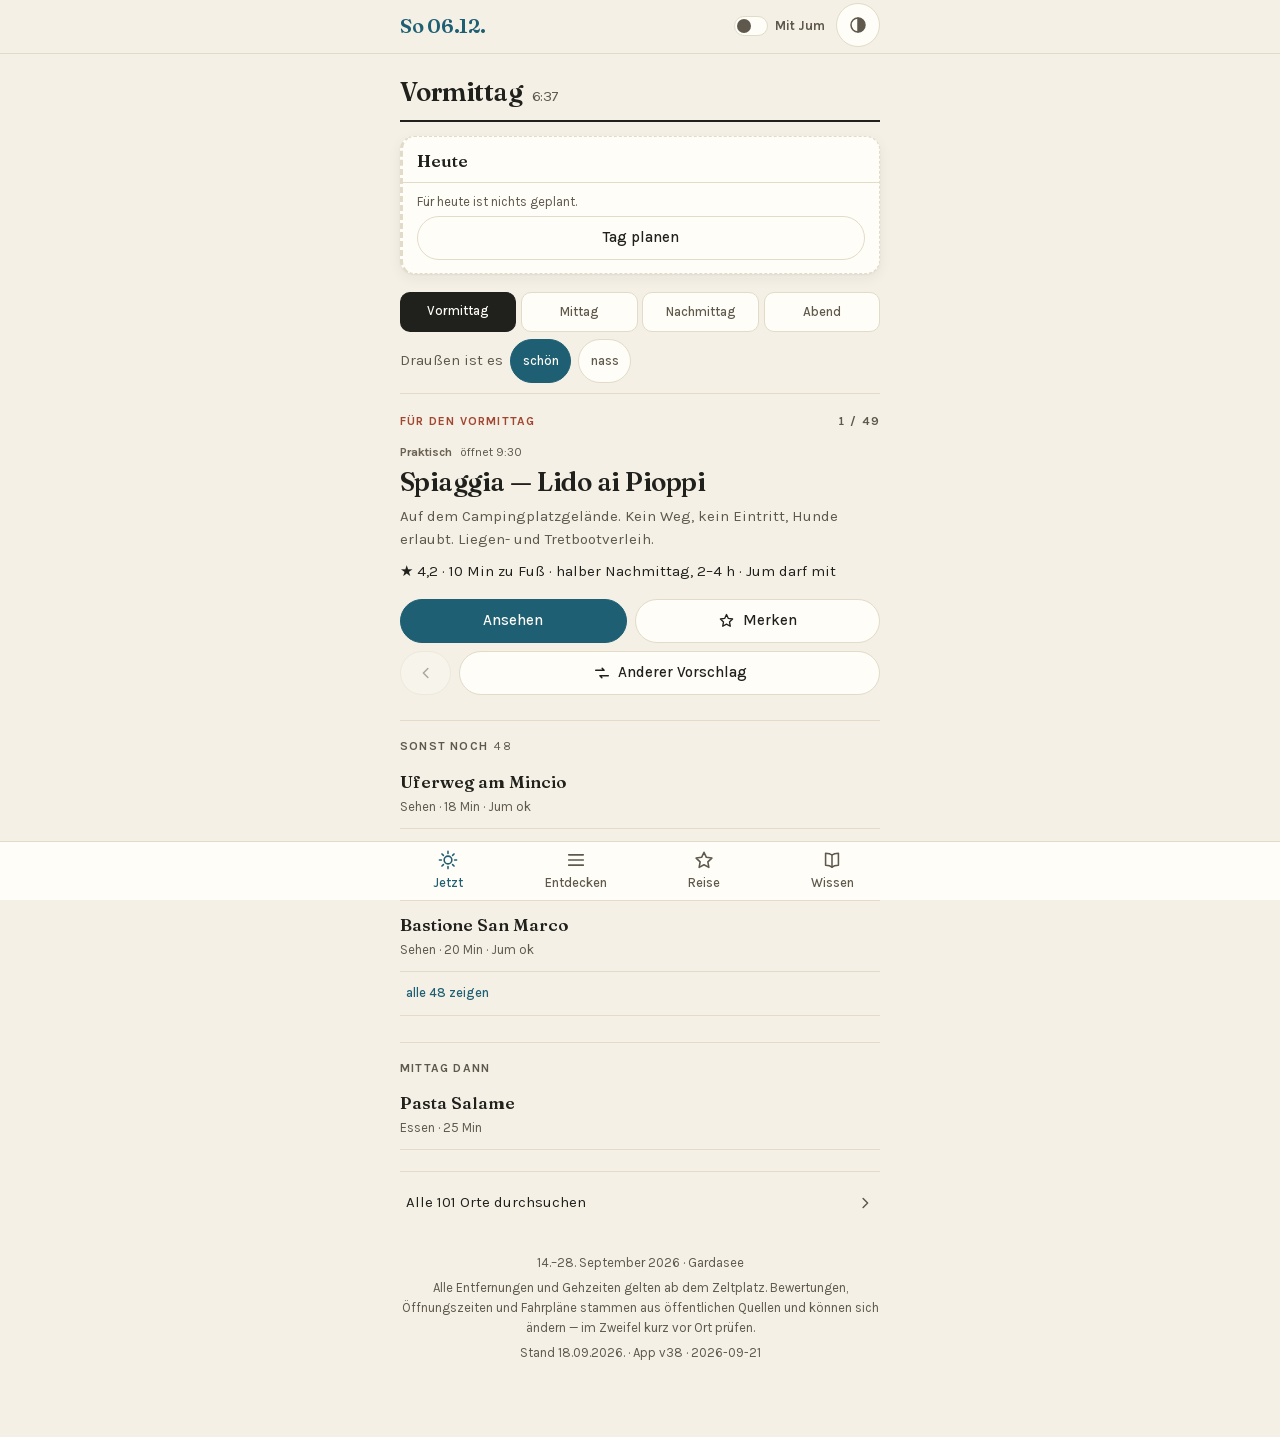
==== commit 0fb7bc1b: "v38: Das Wissen wird durchsuchbar -- und die Suche kennt die eigene Notiz Stufe 3 des Umbauplans, Pa" ====
--- a/index.html
+++ b/index.html
@@ -146,6 +146,12 @@
         <p id="count" role="status" aria-live="polite"></p>
       </div>
 
+      <!-- Die Bruecke zum Wissen. Sie erscheint nur, wenn ein Suchbegriff
+           auch dort Treffer hat: seit v38 liegt das Wissen in einer eigenen
+           Datei, und wer "hund zug" sucht, bekam bis dahin nur Orte -- die
+           Antwort stand im Wissen und blieb unsichtbar. render() fuellt sie. -->
+      <div class="wissbr" id="wissbr" hidden></div>
+
       <div class="today" id="today" hidden></div>
       <div class="list" id="list"></div>
       <!-- Leaflet wird erst beim ersten Oeffnen geladen, siehe ladeKarte(). -->
--- a/style.css
+++ b/style.css
@@ -720,6 +720,71 @@
 .panel__x { font-size: var(--t-body); color: var(--soft); }
 .panel__c { font-size: var(--t-body); margin-top: .45rem; }
 
+/* Die Bruecke von der Ortssuche ins Wissen. Ein Hinweis mit Zahl, keine
+   zweite Trefferliste: man sucht hier Orte. Seeblau, die Hausfarbe fuer
+   "hier ist etwas an". */
+.wissbr { margin: 0 0 .5rem; }
+.wissbr button {
+  display: flex; align-items: center; gap: .6rem; width: 100%;
+  min-height: 2.75rem; padding: .55rem .8rem;
+  text-align: left; cursor: pointer;
+  font-family: var(--font-body); font-size: var(--t-meta);
+  color: var(--lake-ink);
+  background: color-mix(in srgb, var(--lake) 8%, transparent);
+  border: 1px solid color-mix(in srgb, var(--lake) 30%, transparent);
+  border-radius: var(--r-card);
+}
+.wissbr__t { min-width: 0; }
+.wissbr__go { margin-left: auto; flex: 0 0 auto; font-weight: 700;
+  text-decoration: underline; }
+
+/* --- Wissen (seit v38) --------------------------------------------------
+   Bis v37 standen hier drei lange Listen untereinander, achtundvierzig
+   Eintraege ohne Gruppe und ohne Rangfolge -- der Notruf als neunter
+   Eintrag zwischen "Badeschuhe" und "Coperto & Trinkgeld". */
+
+/* Gepinnt heisst woertlich: oben, immer, auch waehrend einer Suche. Eine
+   Nummer, die man im Ernstfall erst freisuchen muss, ist keine
+   Notfallnummer. Ziegel, die Achtungsfarbe des Hauses. */
+.wissen__pin .panel {
+  border-left: 3px solid var(--brick);
+  background: color-mix(in srgb, var(--brick) 7%, var(--card));
+}
+.wissen__pin .panel__x { color: var(--ink); font-size: var(--t-title);
+  font-variant-numeric: tabular-nums; }
+
+.wissen__suche { display: block; margin-bottom: .5rem; }
+.wissen__n {
+  display: flex; align-items: baseline; gap: .5rem;
+  font-size: var(--t-meta); color: var(--soft); font-variant-numeric: tabular-nums;
+}
+.wissen__x {
+  margin-left: auto; min-height: 2.75rem; padding: 0 .2rem;
+  font-family: var(--font-body); font-size: var(--t-meta); color: var(--lake-ink);
+  background: none; border: 0; text-decoration: underline; cursor: pointer;
+}
+.wissen__lade { font-size: var(--t-body); color: var(--soft); }
+
+/* Die Zahl je Gruppe. Dieselbe Marke wie am Vorrat -- eine Gruppe ist eine
+   Menge, und wie gross sie ist, gehoert in den Kopf. */
+.section__n {
+  margin-left: .45rem;
+  font-family: var(--font-body); font-size: var(--t-micro); font-weight: 700;
+  color: var(--card); background: var(--soft); border-radius: var(--r-pill);
+  min-width: 1.35rem; text-align: center; padding: .05rem .4rem;
+  vertical-align: middle;
+}
+
+/* Die Art steht am Eintrag, nicht nur in der Sektion darueber: wer ihn ueber
+   eine Suche findet, sieht die Sektion nicht. */
+.wissen__art {
+  font-size: var(--t-micro); font-weight: 700; text-transform: uppercase;
+  letter-spacing: .04em; margin-bottom: .3rem;
+}
+.wissen__art--offen { color: var(--gold-ink); }
+.wissen__art--korrektur { color: var(--verde-ink); }
+.panel--fix { border-left: 3px solid var(--verde); }
+
 .checks { list-style: none; margin: 0; padding: 0; display: grid; gap: .5rem; }
 .checks li {
   display: grid; grid-template-columns: 1.1rem 1fr; gap: .5rem;
@@ -1259,18 +1324,92 @@
 .today__all svg { width: 18px; height: 18px; flex: 0 0 auto; fill: none; stroke: var(--soft);
   stroke-width: 2; stroke-linecap: round; stroke-linejoin: round; }
 
-/* --- Plan --------------------------------------------------------------- */
-/* Aus "Gemerkt" wird ein Plan: Reihenfolge statt Sortierung, Zeitbudget statt
-   Trefferzahl. time_min liegt bei allen 101 Orten vor und wurde bis v13 nur
-   fuer einen Filter benutzt. */
-.plan__sum {
-  font-size: var(--t-meta); color: var(--soft);
-  /* Waagerecht 1rem, nicht 0: die Zeile wird in #list gerendert, und .list
-     zieht sich mit margin-inline: -1rem ueber die volle Breite. Alle
-     Geschwister gleichen das aus (.uebs, .ptabs, .plantag) -- diese eine
-     nicht, und sie klebte bis v33 am linken Bildschirmrand. */
-  padding: .1rem 1rem .7rem; font-variant-numeric: tabular-nums;
-}
+/* --- Die Reise: fuenfzehn Tage auf einen Blick ---------------------------
+   Bis v35 zwei Haelften hinter einer Umschaltleiste. Seit v36 eine Ansicht:
+   Raster, Tageskarten, Vorrat. Geaendert wird im Tages-Sheet. */
+.reise__h { padding: .2rem 1rem .6rem; }
+.reise__t { font-family: var(--font-head); font-weight: 600; font-size: var(--t-display);
+  line-height: 1.1; letter-spacing: -.02em; }
+.reise__s { font-size: var(--t-meta); color: var(--soft); margin-top: .1rem;
+  font-variant-numeric: tabular-nums; }
+
+.reise__tage { display: grid; gap: .6rem; padding: 0 1rem .4rem; }
+
+/* Eine Tageskarte ist ein Knopf. Sie zeigt, was an dem Tag ansteht, und
+   oeffnet zum Aendern dasselbe Sheet wie eine Zelle im Raster -- ein
+   Einstieg statt zweier. */
+.tagk {
+  display: block; width: 100%; text-align: left;
+  background: var(--card); border: 1px solid var(--line);
+  border-left: 3px solid var(--lake);
+  border-radius: var(--r-card); box-shadow: var(--shadow);
+  padding: .7rem .85rem .75rem; cursor: pointer;
+  font-family: inherit; color: inherit;
+}
+.tagk__h { display: flex; align-items: baseline; gap: .5rem; }
+.tagk__t { font-family: var(--font-head); font-weight: 600; font-size: var(--t-name); }
+.tagk__sum { margin-left: auto; font-size: var(--t-meta); color: var(--soft);
+  font-variant-numeric: tabular-nums; white-space: nowrap; }
+/* Genannt, nicht bewertet: die Summe ist ohne An- und Abfahrt gerechnet. */
+.tagk__sum--voll { color: var(--brick-ink); }
+.tagk__l { list-style: none; margin: .45rem 0 0; padding: 0; display: grid; gap: .1rem; }
+.tagk__st { display: flex; align-items: baseline; gap: .5rem; font-size: var(--t-body);
+  padding-left: .55rem; border-left: 2px solid var(--accent, var(--line)); }
+.tagk__n { min-width: 0; overflow: hidden; text-overflow: ellipsis; white-space: nowrap; }
+.tagk__d { margin-left: auto; font-size: var(--t-meta); color: var(--soft);
+  font-variant-numeric: tabular-nums; white-space: nowrap; }
+.tagk__st--ab .tagk__n { text-decoration: line-through; color: var(--soft); }
+.tagk__f { display: block; margin-top: .45rem; font-size: var(--t-micro);
+  font-weight: 700; color: var(--verde-ink); }
+.tagk--heute { box-shadow: var(--shadow), inset 0 0 0 2px var(--lake); }
+.tagk--vorbei { opacity: .55; border-left-color: var(--line); }
+/* Der naechste Tag, an dem noch nichts steht. Gestrichelt heisst im Haus
+   "da, aber nichts los" -- wie die vergangenen Abschnitte in "Jetzt". */
+.tagk--frei { border-style: dashed; border-left-color: var(--line); background: none;
+  box-shadow: none; }
+.tagk__leer { display: block; margin-top: .3rem; font-size: var(--t-meta);
+  color: var(--soft); }
+
+/* Der Vorrat. Keine zweite Ansicht mehr, sondern die Sektion darunter --
+   man zieht beim Planen staendig aus ihm in einen Tag. */
+.vorrat { margin-top: 1.1rem; }
+.vorrat__h { display: flex; align-items: baseline; gap: .5rem; padding: 0 1rem .1rem;
+  font-family: var(--font-head); font-weight: 600; font-size: var(--t-name); }
+.vorrat__n { font-family: var(--font-body); font-size: var(--t-micro); font-weight: 700;
+  color: var(--card); background: var(--soft); border-radius: var(--r-pill);
+  min-width: 1.35rem; text-align: center; padding: .05rem .4rem; }
+.vorrat__s { padding: 0 1rem .6rem; font-size: var(--t-meta); color: var(--soft);
+  font-variant-numeric: tabular-nums; }
+.vorrat__leer { padding: 0 1rem .7rem; font-size: var(--t-body); color: var(--soft); }
+.vorrat .btn { margin: 0 1rem; width: calc(100% - 2rem); }
+
+/* Die Aufteilung der Tagessumme: was davon vor Ort vergeht, was auf dem Weg.
+   Sie steht unter dem Kopf, damit die Summe darueber nachvollziehbar ist. */
+.tagk__auf { display: block; margin-top: .15rem; font-size: var(--t-micro);
+  color: var(--soft); font-variant-numeric: tabular-nums; }
+
+/* Der Weg zwischen zwei Stationen. Eine eigene Zeile, kein Anhaengsel: er
+   gehoert keiner der beiden Stationen, sondern dem Zwischenraum -- deshalb
+   auch eingerueckt und ohne Kategoriekante. Ab einer halben Stunde ist er
+   kein Uebergang mehr, sondern ein Programmpunkt: dann Ziegel. */
+.tagk__wg { display: flex; font-size: var(--t-micro); color: var(--soft);
+  padding: .12rem 0 .12rem 1.35rem; font-variant-numeric: tabular-nums;
+  position: relative; }
+.tagk__wg::before {
+  content: ''; position: absolute; left: .3rem; top: 0; bottom: 0;
+  border-left: 1px dashed var(--line);
+}
+.tagk__wg--weit { color: var(--brick-ink); }
+.tagk__wg--weit::before { border-left-color: currentColor; }
+
+/* Nummer, Pfeile und Wege stehen seit v36 im Tages-Sheet. */
+.tagsheet__nr { font-family: var(--font-body); font-size: var(--t-meta); font-weight: 700;
+  color: var(--soft); font-variant-numeric: tabular-nums; min-width: 1.1rem; }
+.tagsheet__move { display: flex; flex: 0 0 auto; }
+/* --- Der Vorrat --------------------------------------------------------- */
+/* Aus "Gemerkt" wird ein Vorrat: was noch keinen Tag hat. Reihenfolge gibt
+   es hier keine -- die entsteht erst im Tag. time_min liegt bei allen 101
+   Orten vor und wurde bis v13 nur fuer einen Filter benutzt. */
 /* KEIN eigener negativer Rand: der Plan wird in #list gerendert, und .list
    zieht sich bereits mit margin-inline: -1rem ueber die volle Breite. Beide
    zusammen machten die Ansicht 434 px breit bei 402 px Bildschirm -- die
@@ -1280,11 +1419,10 @@
 .plan { display: grid; border-top: 1px solid var(--line); }
 
 .planrow {
-  /* Dritte Spalte auto statt fester 2.6rem: dort stehen seit v27 zwei
-     44er-Pfeile nebeneinander (rund 92px). In der festen Spalte ragte der
-     zweite Pfeil unsichtbar aus dem Bild -- die Messung fand ihn mit 44x44,
-     nur eben rechts neben dem Bildschirm. */
-  display: grid; grid-template-columns: 2.2rem minmax(0, 1fr) auto;
+  /* Eine Spalte: seit v36 traegt die Zeile nur noch Namen, Zeile und
+     Tageswaehler. Nummer und Pfeile standen bis v35 links und rechts
+     daneben -- sie sind ins Tages-Sheet gewandert, wo geaendert wird. */
+  display: grid; grid-template-columns: minmax(0, 1fr);
   align-items: center;
   min-height: 4.4rem; padding: .5rem .85rem .5rem .45rem;
   background: var(--card);
@@ -1294,11 +1432,6 @@
 .planrow--seen .planrow__name { color: var(--soft); }
 .planrow--seen .planrow__m { opacity: .72; }
 
-.planrow__n {
-  justify-self: center;
-  font-family: var(--font-head); font-weight: 600; font-size: var(--t-name);
-  color: var(--soft); font-variant-numeric: tabular-nums;
-}
 .planrow__mid { display: grid; gap: .35rem; min-width: 0; justify-items: start; }
 .planrow__open {
   display: grid; gap: .1rem; text-align: left; min-width: 0; max-width: 100%;
@@ -1482,22 +1615,69 @@
   stroke-width: 2.4; stroke-linecap: round; }
 .tagsheet__b--weg { color: var(--soft); }
 
-/* --- Plan oder Merkliste ------------------------------------------------ */
-/* Zwei Haelften einer Ansicht, kein fuenfter Reiter: die Leiste unten traegt
-   vier, bei fuenf blieben je 80 px -- und "Plan" und "Merkliste" gehoeren
-   ohnehin zusammen. Man geht zwischen ihnen hin und her, nicht von woanders
-   zu einem von beiden.
-
-   Zwei Moeglichkeiten bekommen im Haus sonst einen Knopf, der seinen Stand
-   nennt (die Sortierung). Hier nicht: beide Seiten haben eine Zahl, und die
-   will man sehen, ohne umzuschalten. */
-.ptabs {
-  display: grid; grid-template-columns: 1fr 1fr; gap: .3rem;
-  padding: .1rem 1rem .8rem;
-}
-.ptab {
-  min-height: 2.75rem; padding: .4rem .6rem;
-  display: flex; align-items: center; justify-content: center; gap: .4rem;
+/* Vier Spalten statt zweier: Nummer, Text, die zwei Pfeile, der
+   Herunternehmen-Knopf. Bis v36 lief die Zeile im Zweispalten-Raster der
+   Vorratszeile mit -- die vier Kinder brachen dort in zwei Reihen um, der
+   Name rutschte nach rechts und stand als "Bel…" da.
+
+   Die drei Knoepfe belegen zusammen 132 px, die Nummer 20: bei 402 px
+   Bildschirm bleiben dem Namen rund 200. Deshalb darf er hier UMBRECHEN,
+   anders als im Vorrat -- zwei Zeilen Name sind besser lesbar als ein
+   abgeschnittenes Wort, und die Zeile ist wegen der 44er-Knoepfe ohnehin
+   hoch genug. */
+.tagsheet__row--drin {
+  grid-template-columns: 1.25rem minmax(0, 1fr) auto 2.75rem;
+  gap: .35rem; padding-left: .45rem;
+}
+.tagsheet__row--drin .tagsheet__name {
+  white-space: normal; overflow: visible;
+  display: -webkit-box; -webkit-line-clamp: 2; -webkit-box-orient: vertical;
+  overflow: hidden;
+}
+
+
+
+/* Eine Vorratszeile hat keine Nummer und keine Pfeile: dort gibt es keine
+   Reihenfolge, die etwas bedeutet. Beides steht seit v36 im Tages-Sheet.
+
+   Fortgefallen sind hier mit v36 die Umschaltleiste (.ptabs/.ptab), der
+   Leerzustand der beiden Haelften (.planleer), der Hinweis unter dem
+   Merklisten-Kopf (.plan__hint) und der Tageskopf des gruppierten Plans
+   (.plantag). Die Ansicht hat keine zwei Haelften mehr: Raster, Tageskarten
+   und Vorrat stehen untereinander, und der Tag ist eine Karte. */
+.planrow--merk { grid-template-columns: minmax(0, 1fr); padding-left: .85rem; }
+
+/* .plan__far ist mit v37 fortgefallen: zwischen zwei Stationen stand bis v36
+   eine Warnung ab 1,2 km Luftlinie und sonst nichts. Jetzt steht dort der
+   gerechnete Weg (.tagweg, weiter unten) -- auch der kurze, denn auch der
+   kostet Zeit. Die Hervorhebung haengt nicht mehr an der Strecke, sondern an
+   der Dauer: fuenf Kilometer sind mit dem Rad zwanzig Minuten und zu Fuss
+   mehr als eine Stunde. */
+
+/* --- Wege im Tages-Sheet und in "Jetzt" --------------------------------- */
+/* Seit v37 steht zwischen zwei Stationen desselben Tages der gerechnete Weg,
+   nicht mehr nur eine Warnung ab 1,2 km Luftlinie. Alles hier ist gerechnet
+   und traegt deshalb ein "≈" -- gemessene Werte (walk_min ab dem Zeltplatz)
+   tragen keines. */
+.tagweg, .planheut__w {
+  display: flex; align-items: center; gap: .35rem;
+  padding: .3rem .85rem .35rem 2.65rem;
+  font-size: var(--t-meta); color: var(--soft);
+  background: var(--bg); border-bottom: 1px solid var(--line);
+  font-variant-numeric: tabular-nums;
+}
+.tagweg--weit, .planheut__w--weit { color: var(--brick-ink); }
+.tagweg svg, .planheut__w svg { width: 14px; height: 14px; flex: 0 0 auto; fill: none;
+  stroke: currentColor; stroke-width: 2; stroke-linecap: round; stroke-linejoin: round; }
+
+/* Womit der Tag zurueckgelegt wird. Drei Moeglichkeiten bekommen im Haus
+   eine Segmentleiste -- anders als bei den zwei Sortierungen, wo ein Knopf
+   genuegt, der seinen Stand nennt: hier will man alle drei sehen, weil die
+   Wahl die Zeiten darunter veraendert. */
+.wmode { display: grid; grid-template-columns: repeat(3, 1fr); gap: .3rem;
+  padding: .1rem 0 .6rem; }
+.wmode__b {
+  min-height: 2.75rem; padding: .4rem .5rem;
   font-family: var(--font-body); font-size: var(--t-meta); font-weight: 500;
   color: var(--soft); background: none;
   border: 1px solid var(--line); border-radius: var(--r-pill);
@@ -1505,80 +1685,78 @@
   transition: color var(--t) var(--ease), background-color var(--t) var(--ease),
               border-color var(--t) var(--ease);
 }
-.ptab__n {
-  font-size: var(--t-micro); font-weight: 700; line-height: 1;
-  font-variant-numeric: tabular-nums;
-  padding: .15rem .4rem; border-radius: var(--r-pill);
-  background: var(--wash); color: var(--soft);
-}
-.ptab--an {
-  color: var(--card); background: var(--ink); border-color: var(--ink);
-  font-weight: 700;
-}
-.ptab--an .ptab__n { background: rgba(255,255,255,.22); color: var(--card); }
-
-/* Eine Merklisten-Zeile hat keine Nummer und keine Pfeile: dort gibt es
-   keine Reihenfolge, die etwas bedeutet. */
-.planrow--merk { grid-template-columns: minmax(0, 1fr); padding-left: .85rem; }
-
-/* Leerzustand einer der beiden Haelften. Steht IN der Liste, nicht im
-   globalen #empty -- sonst verschwaende die Umschaltleiste, und man kaeme
-   nicht mehr dorthin, wo etwas zu tun ist. */
-.planleer {
-  margin: .4rem 1rem 1rem;
-  padding: 1.4rem 1.1rem;
-  display: grid; justify-items: start; gap: .5rem;
-  background: var(--card);
-  border: 1px solid var(--line); border-radius: var(--r-card);
-}
-.planleer h3 { font-size: var(--t-title); }
-.planleer p { font-size: var(--t-body); color: var(--soft); }
-.planleer .btn { margin-top: .3rem; }
-
-/* Der Hinweis unter dem Merklisten-Kopf. */
-.plan__hint {
-  padding: .5rem 1rem .6rem;
-  font-size: var(--t-meta); color: var(--soft);
-  background: var(--bg);
-  border-bottom: 1px solid var(--line);
-}
-/* In der Merkliste steht der Hinweis ueber der Liste statt unter einem
-   Gruppenkopf -- ohne Trennlinie, die dort nichts trennt. */
-.plan__hint--frei { border-bottom: 0; padding-top: 0; }
-
-/* Der Tageskopf im gruppierten Plan. Fraunces wie jede Ueberschrift des
-   Hauses; die Summe rechts in Meta-Grau. "heute" als seeblaue Marke — die
-   Farbe, die im Haus "hier ist etwas an" heisst. */
-.plantag {
-  display: flex; align-items: baseline; gap: .5rem;
-  padding: 1.1rem 1rem .4rem;
-  background: var(--bg);
-  border-bottom: 1px solid var(--line);
-}
-.plantag__t { font-family: var(--font-head); font-weight: 600; font-size: var(--t-name); }
-.plantag__jetzt {
-  font-size: var(--t-micro); font-weight: 700; line-height: 1;
-  color: var(--card); background: var(--lake);
-  border-radius: var(--r-pill); padding: .18rem .5rem;
-  align-self: center;
-}
-.plantag__sum { margin-left: auto; font-size: var(--t-meta); color: var(--soft);
-  font-variant-numeric: tabular-nums; text-align: right; }
-/* Mehr als 10 h: Ziegel, die Achtungsfarbe des Hauses. */
-.plantag__sum--voll { color: var(--brick-ink); font-weight: 500; }
-.plantag--offen .plantag__t { color: var(--soft); font-size: var(--t-meta);
-  font-family: var(--font-body); font-weight: 700; }
-
-/* Nur wo geo bei beiden Stationen steht — bei 23 von 101 fehlt es, dort
-   bleibt die Zeile weg statt zu raten. */
-.plan__far {
-  display: flex; align-items: center; gap: .35rem;
-  padding: .4rem .85rem .45rem 2.65rem;
+.wmode__b--an { color: var(--card); background: var(--ink); border-color: var(--ink);
+  font-weight: 700; }
+
+.tagsheet__budget { padding: 0 0 .5rem; font-size: var(--t-meta); color: var(--soft);
+  font-variant-numeric: tabular-nums; }
+/* Ueber 8 km rechnet die App keinen Fussweg -- genannt, nicht verboten. */
+.tagsheet__warn {
+  display: flex; align-items: flex-start; gap: .4rem;
+  margin: 0 0 .7rem; padding: .55rem .7rem;
   font-size: var(--t-meta); color: var(--brick-ink);
-  background: var(--bg); border-bottom: 1px solid var(--line);
-}
-.plan__far svg { width: 14px; height: 14px; flex: 0 0 auto; fill: none; stroke: currentColor;
-  stroke-width: 2; stroke-linecap: round; stroke-linejoin: round; }
+  background: color-mix(in srgb, var(--brick) 9%, transparent);
+  border: 1px solid color-mix(in srgb, var(--brick) 35%, transparent);
+  border-radius: var(--r-card);
+}
+.tagsheet__warn svg { width: 15px; height: 15px; flex: 0 0 auto; margin-top: .1rem;
+  fill: none; stroke: currentColor; stroke-width: 2;
+  stroke-linecap: round; stroke-linejoin: round; }
+
+/* Was ein Vorschlag den heutigen Tag zusaetzlich kostet. Seeblau, die
+   Hausfarbe fuer "hier ist etwas an" -- die Zahl ist eine Auskunft, keine
+   Warnung. Sie steht zwischen Begruendung und Knoepfen, weil sie genau die
+   Frage beantwortet, die zwischen beiden liegt. */
+.today__umweg {
+  margin-top: .35rem; font-size: var(--t-meta); font-weight: 500;
+  color: var(--lake-ink); font-variant-numeric: tabular-nums;
+}
+.today__umweg--drin { color: var(--soft); font-weight: 400; }
+
+/* Die Suche im Tages-Sheet. Sie geht ueber ALLE 101 Orte, nicht nur ueber
+   den Vorrat: wer am Mittwoch etwas sucht, hat es in der Regel noch nicht
+   gemerkt. Das Feld steht ueber der Liste, weil es sie ersetzt, sobald etwas
+   darin steht -- kein zweites Ergebnisfenster daneben. */
+.tagsuche { display: block; margin: 1.1rem 0 .5rem; }
+.tagsuche__i {
+  width: 100%; min-height: 2.75rem;
+  padding: .5rem .9rem;
+  font-family: var(--font-body); font-size: var(--t-body);
+  color: var(--ink); background: var(--wash);
+  border: 1px solid var(--line); border-radius: var(--r-pill);
+  -webkit-appearance: none; appearance: none;
+}
+.tagsuche__i::placeholder { color: var(--soft); }
+/* Was die Suche hereinholt, ist noch nicht gemerkt -- das gehoert dazugesagt,
+   denn der Knopf daneben tut beides auf einmal. */
+.tagsheet__neu { color: var(--gold-ink); }
+
+/* Die kuerzeste Runde. Ein Angebot mit Zahlen, kein stiller Umbau: die App
+   kennt die Entfernungen, nicht die Oeffnungszeiten im Kopf des Planers
+   ("erst der Markt, der macht um eins zu"). Seeblau, die Hausfarbe fuer
+   "hier ist etwas an" -- kein Ziegel, denn hier ist nichts falsch. */
+.runde {
+  margin: 0 0 .8rem; padding: .7rem .8rem .75rem;
+  background: color-mix(in srgb, var(--lake) 8%, transparent);
+  border: 1px solid color-mix(in srgb, var(--lake) 32%, transparent);
+  border-radius: var(--r-card);
+}
+.runde__t { font-family: var(--font-head); font-weight: 600; font-size: var(--t-name);
+  color: var(--lake-ink); }
+.runde__s { margin-top: .2rem; font-size: var(--t-meta); color: var(--soft);
+  font-variant-numeric: tabular-nums; }
+.runde .btn { margin-top: .6rem; }
+/* Schon optimal: dann keine Kiste, nur eine Zeile -- ein Kasten fuer
+   "nichts zu tun" waere ein Bedienelement ohne Handlung. */
+.runde--gut {
+  display: flex; align-items: flex-start; gap: .4rem;
+  margin: 0 0 .7rem; padding: 0;
+  background: none; border: 0;
+  font-size: var(--t-meta); color: var(--verde-ink);
+}
+.runde--gut svg { width: 15px; height: 15px; flex: 0 0 auto; margin-top: .1rem;
+  fill: none; stroke: currentColor; stroke-width: 2.4;
+  stroke-linecap: round; stroke-linejoin: round; }
 
 /* --- Ab 33rem: etwas mehr Luft, Spalte bleibt bei 32rem ---------------- */
 @media (min-width: 33rem) {
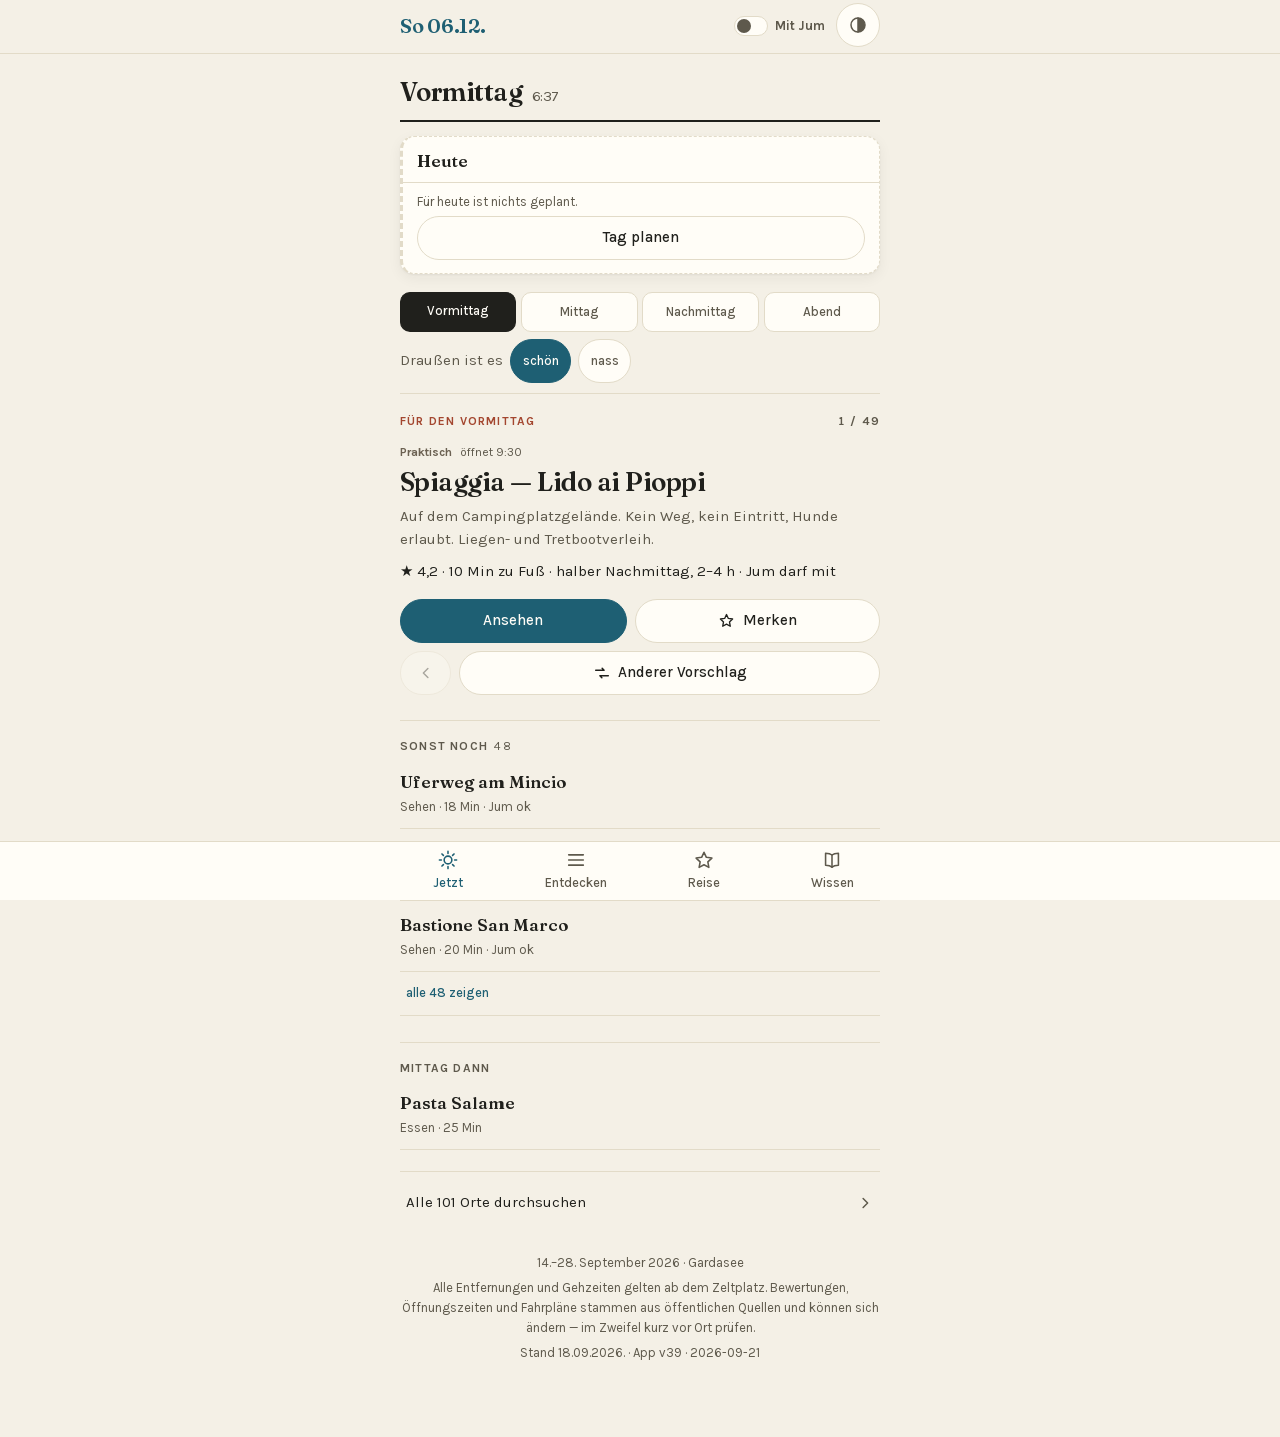
==== commit ef55ccfc: "v39: Die Karte ist eine Flaeche, kein Kaestchen -- mit Ergebnis-Sheet und Grundnetz Stufe 3 des Umba" ====
--- a/index.html
+++ b/index.html
@@ -157,6 +157,18 @@
       <!-- Leaflet wird erst beim ersten Oeffnen geladen, siehe ladeKarte(). -->
       <div class="map" id="map" hidden></div>
       <p class="map__note" id="map-note" hidden></p>
+
+      <!-- Das Ergebnis-Sheet der vollflaechigen Karte. Drei Rastpunkte:
+           klein (nur die Zahl), mittel, gross. Es liegt UEBER der Karte und
+           UNTER der Reiterleiste -- eine Liste, die die Navigation verdeckt,
+           waere eine Sackgasse. render() fuellt es. -->
+      <section class="mapsheet" id="mapsheet" hidden aria-label="Treffer auf der Karte">
+        <button type="button" class="mapsheet__grip" id="mapsheet-grip">
+          <span class="mapsheet__bar" aria-hidden="true"></span>
+          <span class="mapsheet__t" id="mapsheet-t"></span>
+        </button>
+        <div class="mapsheet__l" id="mapsheet-l"></div>
+      </section>
       <div id="info"></div>
 
       <div class="empty" id="empty" hidden>
--- a/style.css
+++ b/style.css
@@ -1844,6 +1844,90 @@
   color: var(--soft);
 }
 
+/* --- Die Karte als Flaeche (seit v39) -----------------------------------
+   Bis v38 lag sie als Kasten im Scrollfluss: rund 410 x 400 px nutzbar, der
+   Rest der Seite darunter. Jetzt fuellt sie die Flaeche zwischen Kopf und
+   Reiterleiste -- 402 x 754 px, das 1,8-fache, bei unveraenderter
+   Filterlogik. */
+.map--voll {
+  position: fixed; left: 0; right: 0;
+  top: var(--bar-full, 9rem); bottom: 0;
+  height: auto; min-height: 0; margin: 0;
+  border: 0; border-radius: 0;
+}
+/* Hinter der fixierten Karte bleibt sonst eine leere, scrollbare Seite
+   stehen -- und der Kopf klappt beim Wischen ein, obwohl es nichts zu
+   scrollen gibt. */
+body.is-map { overflow: hidden; }
+body.is-map .map__note { display: none; }
+
+/* Das Ergebnis-Sheet. Drei Rastpunkte, die Karte bleibt in jedem sichtbar --
+   sie ist der Grund, warum man hier ist. Es endet ueber der Reiterleiste:
+   eine Liste, die die Navigation verdeckt, waere eine Sackgasse. */
+.mapsheet {
+  position: fixed; left: 0; right: 0; z-index: 36;
+  bottom: calc(3.6rem + env(safe-area-inset-bottom));
+  max-width: var(--col); margin-inline: auto;
+  display: grid; grid-template-rows: auto minmax(0, 1fr);
+  height: 4.6rem;
+  background: var(--card);
+  border: 1px solid var(--line); border-bottom: 0;
+  border-radius: var(--r-card) var(--r-card) 0 0;
+  box-shadow: 0 -6px 24px rgba(31, 29, 24, .12);
+  transition: height 260ms var(--ease);
+}
+/* Auch am groessten Rastpunkt bleibt ein Streifen Karte stehen -- sie ist
+   der Grund, warum man hier ist. Ein Sheet, das sie ganz verdeckt, waere
+   wieder die Liste, nur mit einem Umweg. */
+.mapsheet[data-rast="1"] { height: 42dvh; }
+.mapsheet[data-rast="2"] { height: calc(100dvh - var(--bar-full) - 11rem); }
+
+.mapsheet__grip {
+  display: grid; justify-items: center; gap: .3rem;
+  width: 100%; min-height: 2.75rem; padding: .5rem .8rem .45rem;
+  background: none; border: 0; cursor: pointer;
+  font-family: inherit; color: inherit;
+  /* Der Griff ist die Ziehflaeche: ohne das faengt der Browser die Geste als
+     Seitenscroll ab, und der Rastpunkt aendert sich nie. */
+  touch-action: none;
+}
+.mapsheet__bar {
+  width: 2.4rem; height: 4px; border-radius: 2px; background: var(--line);
+}
+.mapsheet__t { font-size: var(--t-meta); color: var(--soft);
+  font-variant-numeric: tabular-nums; }
+
+.mapsheet__l { overflow-y: auto; -webkit-overflow-scrolling: auto;
+  border-top: 1px solid var(--line); }
+.mapsheet[data-rast="0"] .mapsheet__l { display: none; }
+
+.msrow {
+  display: grid; gap: .1rem; width: 100%; text-align: left;
+  min-height: 3.4rem; padding: .5rem .9rem;
+  background: none; border: 0; border-bottom: 1px solid var(--line);
+  border-left: 3px solid var(--accent, var(--line));
+  cursor: pointer; font-family: inherit; color: inherit;
+}
+.msrow__n { font-family: var(--font-head); font-weight: 600; font-size: var(--t-name);
+  white-space: nowrap; overflow: hidden; text-overflow: ellipsis; }
+.msrow__m { font-size: var(--t-meta); color: var(--soft);
+  white-space: nowrap; overflow: hidden; text-overflow: ellipsis; }
+
+/* Das Grundnetz: Entfernungsringe um den Zeltplatz. Ohne Netz laedt keine
+   Kachel, und die Karte war bis v38 eine weisse Flaeche mit Nadeln -- man
+   sah, dass etwas rechts oben liegt, aber nicht, ob das zweihundert Meter
+   oder zwanzig Kilometer sind. currentColor, damit der Ring im Dunkeln
+   dieselbe Haarlinie ist wie ueberall sonst. */
+/* --soft statt --line: auf dem leeren Untergrund (ohne Netz) verschwaende
+   eine Haarlinie, und genau dort wird der Ring gebraucht. Ueber Kacheln
+   bleibt er durch opacity und Strichelung zurueckhaltend. */
+.grundring { color: var(--soft); }
+.grundlabel {
+  font-family: var(--font-body); font-size: var(--t-micro); font-weight: 500;
+  color: var(--soft); text-align: center; line-height: 16px;
+  text-shadow: 0 0 3px var(--card), 0 0 3px var(--card);
+}
+
 /* Die Nadel traegt die Kategoriefarbe, wie die Kante an der Listenzeile.
    Weisser Ring, damit sie auf jedem Kartenuntergrund steht -- ohne ihn
    verschwindet Verde im Gruen der Parks. */
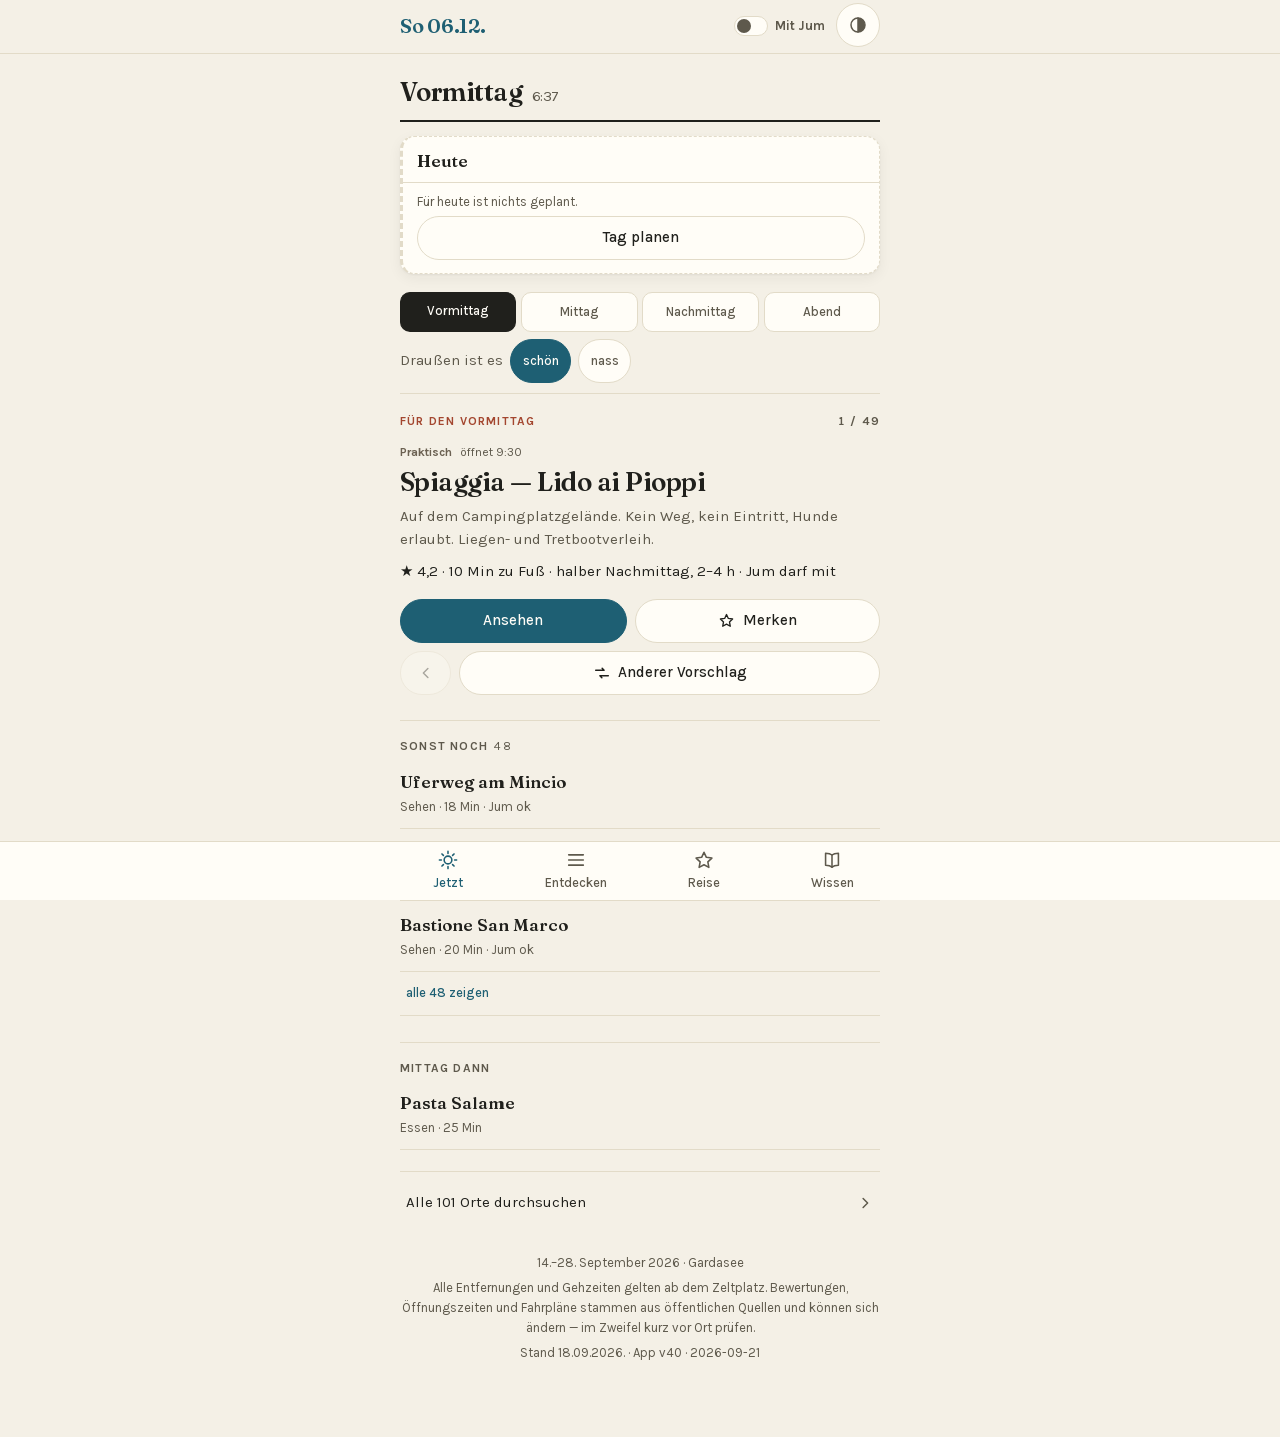
==== commit ca76c264: "v40: Zusammenfuehren entscheidet Feld fuer Feld -- "Meine ersetzen" entfaellt Stufe 4 des Umbauplans" ====
--- a/index.html
+++ b/index.html
@@ -125,15 +125,17 @@
       <div class="inbox" id="inbox" hidden role="region" aria-labelledby="inbox-t">
         <h2 class="inbox__t" id="inbox-t">Liste erhalten</h2>
         <p class="inbox__x" id="inbox-x"></p>
-        <!-- Reihenfolge ist Absicht: der empfohlene Weg zuerst, der folgenlose
-             danach, der destruktive zuletzt und optisch abgesetzt. Vorher
-             standen "Meine ersetzen" und "Verwerfen" gleich aus, obwohl einer
-             vierzehn Tage Markierungen kostet und der andere nichts. -->
+        <!-- Was in der Liste steckt, Zeile fuer Zeile. Bis v39 stand hier
+             ein Satz mit zwei Zahlen; Notizen, Tage und Hundregeln fuhren
+             ungenannt mit. -->
+        <ul class="inbox__was" id="inbox-was"></ul>
+        <!-- Zwei Knoepfe seit v40: der empfohlene Weg zuerst, der folgenlose
+             danach. "Meine ersetzen" ist fortgefallen -- die Zusammenfuehrung
+             entscheidet jetzt Feld fuer Feld nach Datum, und damit gibt es
+             nichts mehr, wofuer man einen destruktiven Knopf braeuchte. -->
         <div class="inbox__acts">
           <button type="button" class="btn btn--primary btn--wide" id="inbox-merge">Zusammenführen</button>
           <button type="button" class="btn btn--wide" id="inbox-cancel">Verwerfen</button>
-          <button type="button" class="btn btn--wide btn--danger" id="inbox-replace">Meine ersetzen</button>
-          <button type="button" class="btn btn--wide btn--primary" id="inbox-undo" hidden>Rückgängig</button>
         </div>
       </div>
 
--- a/style.css
+++ b/style.css
@@ -968,6 +968,26 @@
   color: var(--accent-ink, var(--soft)); margin-bottom: .15rem; }
 
 .sheet__acts { display: grid; gap: .5rem; margin-bottom: 1.3rem; }
+/* Der erklaerende Satz unter einer Aufstellung -- im Teilen-Sheet sagt er,
+   was NICHT drinsteht. */
+.sheet__hint { font-size: var(--t-meta); color: var(--soft); margin: .2rem 0 1rem; }
+
+/* Was in einer Liste steckt, Zeile fuer Zeile -- im Posteingang und vor dem
+   Teilen dieselbe Aufstellung. Bis v39 stand dort ein Satz mit zwei Zahlen,
+   und Notizen, Tage und Hundregeln fuhren ungenannt mit. */
+.inbox__was {
+  list-style: none; margin: 0 0 .9rem; padding: 0;
+  display: grid; gap: .25rem;
+}
+.inbox__was li {
+  display: grid; grid-template-columns: .9rem 1fr; gap: .45rem;
+  font-size: var(--t-body); color: var(--soft);
+  font-variant-numeric: tabular-nums;
+}
+.inbox__was li::before { content: "·"; color: var(--soft); font-weight: 700; }
+/* Notizen stehen mit ihrem Namen da und nicht unter "Markierungen": sie sind
+   das Persoenlichste, was diese App kennt. */
+.inbox__was b { color: var(--ink); font-weight: 600; }
 
 /* Gruppenkoepfe im Filter-Sheet. Die Zeile darunter traegt, was ein Filter
    still ausblendet — dasselbe Versprechen, das die Zaehlzeile beim
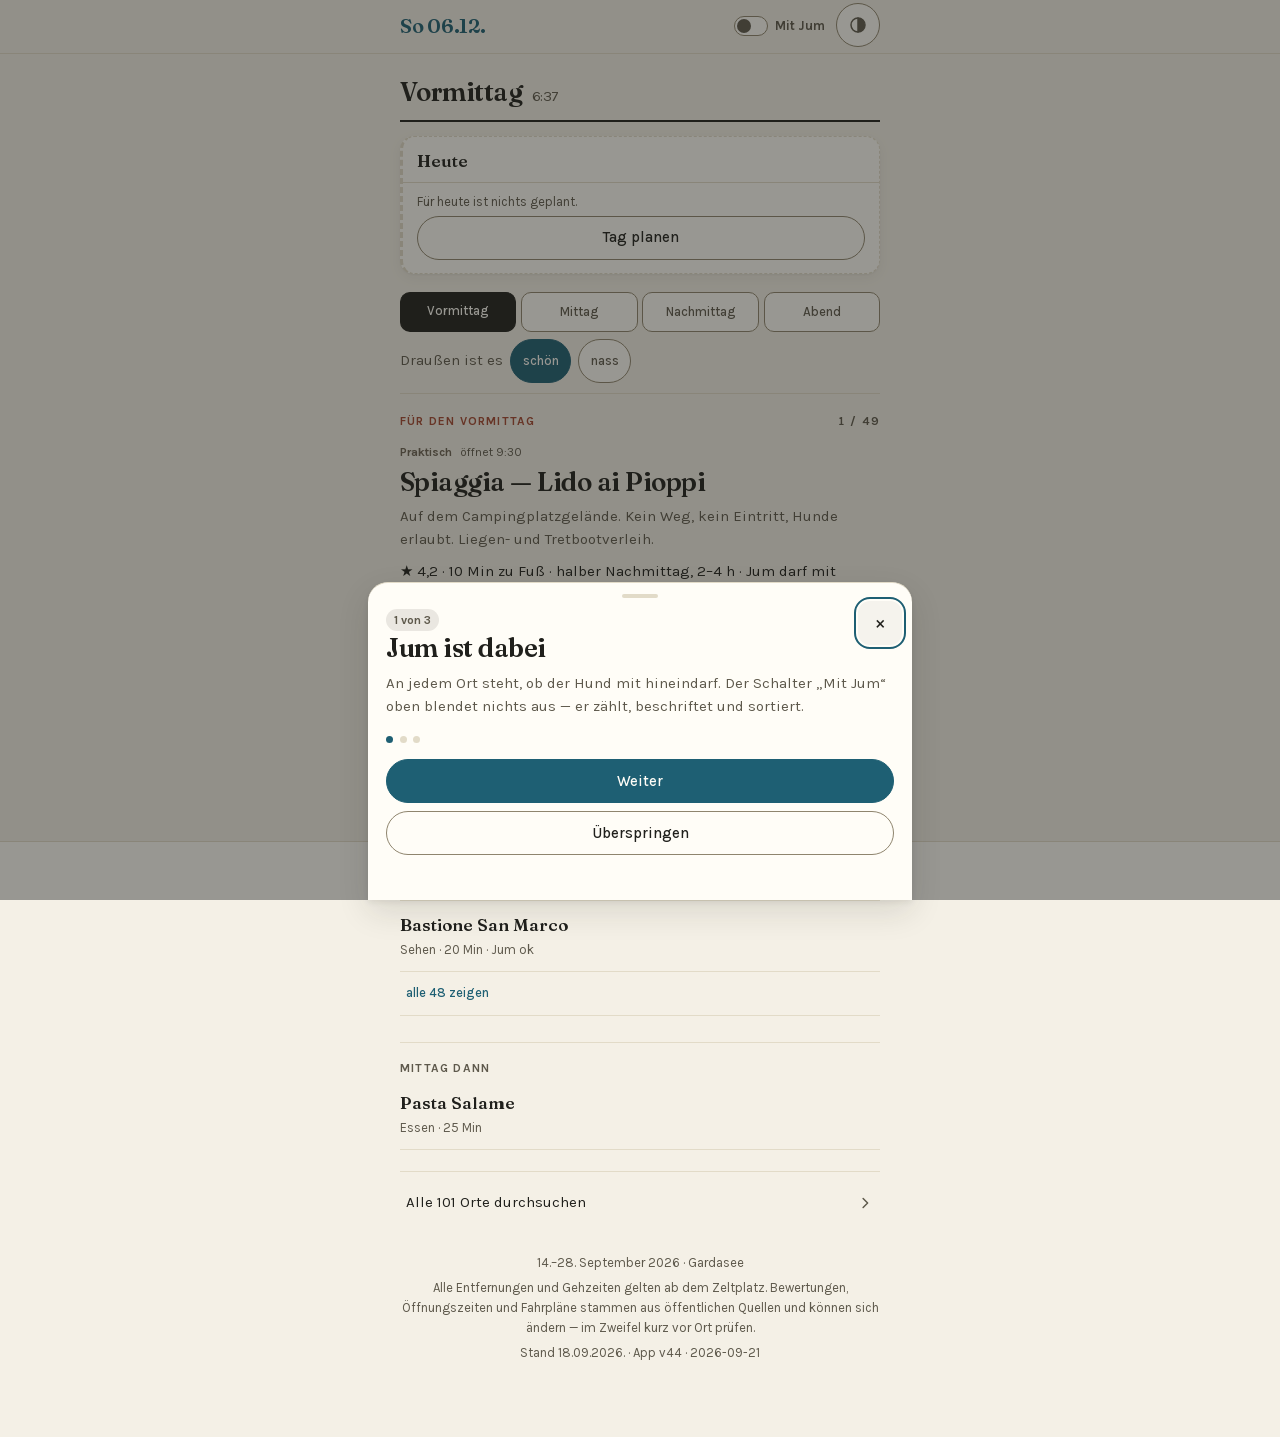
==== commit 8206fe81: "v44: Die App heisst Arilica Arilica ist der roemische Name Peschieras -- kurz, ortsgebunden, in beid" ====
--- a/index.html
+++ b/index.html
@@ -3,8 +3,8 @@
 <head>
 <meta charset="utf-8">
 <meta name="viewport" content="width=device-width, initial-scale=1, viewport-fit=cover">
-<title>Peschiera kompakt</title>
-<meta name="description" content="Nachschlagewerk für Peschiera del Garda: Essen, Café, Sehen, Ausflüge und Praktisches — mit Hundefilter.">
+<title>Arilica — Peschiera del Garda</title>
+<meta name="description" content="Arilica — Nachschlagewerk und Reiseplaner für Peschiera del Garda: Essen, Café, Sehen, Ausflüge und Praktisches — mit Hundefilter.">
 <meta name="color-scheme" content="light dark">
 <meta name="theme-color" content="#F4F0E6" media="(prefers-color-scheme: light)">
 <meta name="theme-color" content="#14150F" media="(prefers-color-scheme: dark)">
@@ -14,7 +14,7 @@
 <link rel="apple-touch-icon" href="./icons/apple-touch-icon.png">
 <meta name="apple-mobile-web-app-capable" content="yes">
 <meta name="apple-mobile-web-app-status-bar-style" content="default">
-<meta name="apple-mobile-web-app-title" content="Peschiera">
+<meta name="apple-mobile-web-app-title" content="Arilica">
 
 <!-- iOS-Startbilder (Portrait) -->
 <link rel="apple-touch-startup-image" href="./icons/splash-1179x2556.png" media="(device-width:393px) and (device-height:852px) and (-webkit-device-pixel-ratio:3)">
@@ -58,7 +58,7 @@
      einloest. -->
 <div id="boot" class="boot">
   <div class="boot__msg" role="status">
-    <h2 id="boot-title">Peschiera kompakt</h2>
+    <h2 id="boot-title">Arilica</h2>
     <p id="boot-text">Daten werden geladen&hellip;</p>
     <button type="button" class="btn btn--primary" id="boot-retry" hidden>Erneut versuchen</button>
   </div>
--- a/style.css
+++ b/style.css
@@ -1,5 +1,5 @@
 /* ==========================================================================
-   Peschiera kompakt — style.css
+   Arilica — style.css
    Mobile first, Spalte max. 32rem, Touch-Ziele ≥ 44px, Kontrast AA.
    ========================================================================== */
 
@@ -69,6 +69,13 @@
   --ink:   #20201C;
   --soft:  #5E594C;
   --line:  #E2DBC8;
+  /* Der Rand eines BEDIENELEMENTS. --line ist eine Haarlinie und trennt
+     Zeilen -- das darf zurueckhaltend sein, WCAG nimmt rein Schmueckendes
+     ausdruecklich aus. Wo der Rand aber das Einzige ist, woran man erkennt,
+     dass dort etwas zum Antippen liegt, verlangt 1.4.11 mindestens 3:1.
+     --line schafft 1,21:1 auf --bg. Gemessen: 3,21:1 auf --bg, 3,59:1 auf
+     --card. scripts/browser/kontrast.mjs rechnet beides nach. */
+  --rand:  #8F856E;
   --lake:  #1E5F73;
   --gold:  #B8912A;
   --brick: #A3462F;
@@ -135,6 +142,9 @@
     --ink:   #EFEADD;
     --soft:  #A8A192;
     --line:  #2E2F25;
+    /* Siehe --rand im hellen Schema. Gemessen: 3,67:1 auf --bg, 3,36:1 auf
+       --card. */
+    --rand:  #6F715D;
     --lake:  #6FB3C7;
     --gold:  #E0BC5B;
     --brick: #E08C72;
@@ -165,6 +175,8 @@
   --ink:   #EFEADD;
   --soft:  #A8A192;
   --line:  #2E2F25;
+  /* Siehe --rand im hellen Schema. */
+  --rand:  #6F715D;
   --lake:  #6FB3C7;
   --gold:  #E0BC5B;
   --brick: #E08C72;
@@ -327,7 +339,7 @@
 }
 .switch__box {
   width: 34px; height: 20px; flex: 0 0 auto;
-  border: 1px solid var(--line); border-radius: var(--r-pill);
+  border: 1px solid var(--rand); border-radius: var(--r-pill);
   background: var(--card);
   transition: background var(--t) var(--ease), border-color var(--t) var(--ease);
 }
@@ -344,7 +356,7 @@
   flex: 0 0 auto;
   width: 44px; height: 44px; margin-top: -.1rem;
   display: grid; place-items: center;
-  border: 1px solid var(--line); border-radius: var(--r-pill);
+  border: 1px solid var(--rand); border-radius: var(--r-pill);
   background: var(--card); color: var(--soft);
   cursor: pointer;
   transition: color var(--t) var(--ease), border-color var(--t) var(--ease);
@@ -366,7 +378,7 @@
   padding: 0 2.6rem;
   font-family: var(--font-body); font-size: 1rem;   /* ≥16px: kein iOS-Zoom */
   color: var(--ink); background: var(--card);
-  border: 1px solid var(--line); border-radius: var(--r-pill);
+  border: 1px solid var(--rand); border-radius: var(--r-pill);
   appearance: none; -webkit-appearance: none;
   transition: border-color var(--t) var(--ease), box-shadow var(--t) var(--ease);
 }
@@ -392,7 +404,14 @@
    88 px Kopfhoehe. Jetzt ein Knopf fuer alle Filter, daneben nur die, die
    gerade an sind, rechts die Sortierung. */
 .filterbar { padding-bottom: .4rem; }
-.filterbar__wrap { display: flex; align-items: center; gap: .4rem; }
+/* flex-wrap seit v41: bei grosser Systemschrift passen "Filter", "Karte" und
+   "Entfernung" nicht mehr nebeneinander auf 402 px. Ohne Umbruch lief der
+   Sortierknopf ueber den rechten Rand hinaus -- sichtbar abgeschnitten und
+   nur zur Haelfte tippbar. Mehr Text braucht mehr Platz; bei der Vorgabe
+   aendert sich nichts, es passt ja. Gefunden von scripts/browser/schrift.mjs
+   bei 24 px Wurzel. */
+.filterbar__wrap { display: flex; flex-wrap: wrap; align-items: center;
+  gap: .4rem; row-gap: .35rem; }
 
 /* Die aktiven Filter scrollen, Filter- und Sortierknopf bleiben stehen. */
 .filterbar__active {
@@ -427,7 +446,7 @@
   min-height: 36px; padding: .3rem .72rem;
   font-size: var(--t-meta); font-weight: 500;
   color: var(--soft); background: var(--card);
-  border: 1px solid var(--line); border-radius: var(--r-pill);
+  border: 1px solid var(--rand); border-radius: var(--r-pill);
   cursor: pointer; white-space: nowrap;
   transition: color var(--t) var(--ease), background var(--t) var(--ease),
               border-color var(--t) var(--ease);
@@ -448,7 +467,7 @@
   gap: .75rem; padding: .1rem 0 .6rem;
   font-size: var(--t-meta); color: var(--soft);
 }
-.sort { display: inline-flex; border: 1px solid var(--line); border-radius: var(--r-pill);
+.sort { display: inline-flex; border: 1px solid var(--rand); border-radius: var(--r-pill);
   background: var(--card); overflow: hidden; }
 .sort button {
   min-height: 36px; padding: .25rem .7rem;
@@ -478,16 +497,22 @@
   align-items: start;
   /* Eine Hoehe fuer alle 101 Zeilen. Bis v9 gab es drei (97/100/122 px), je
      nachdem ob die Faktenreihe umbrach — kein Raster, an dem das Auge beim
-     Scrollen einrastet. Jede der vier Zeilen ist jetzt einzeilig gedeckelt,
-     die Hoehe ergibt sich daraus und wird hier festgehalten. */
-  height: 6.05rem;
-  padding: .52rem 3.1rem .58rem .85rem;
+     Scrollen einrastet. Jede Zeile ist einzeilig gedeckelt, die Hoehe
+     ergibt sich daraus und wird hier festgehalten.
+
+     Seit v42 sind es DREI Zeilen statt vier: Kategorie und Adresse (oder
+     Badge) teilen sich eine. 4,9rem statt 6,05rem, also rund 78 statt 97 px
+     -- und sieben statt fuenfeinhalb sichtbare Zeilen auf 402x754. Rechts
+     steht kein Knopfpaar mehr, sondern ein Chip; der Innenabstand dort
+     richtet sich nach ihm. */
+  height: 4.9rem;
+  padding: .45rem 5.6rem .5rem .85rem;
   background: var(--card);
   border-bottom: 1px solid var(--line);
   border-left: 3px solid var(--accent, var(--line));
 }
 
-/* Deckt die ganze Karte ab, damit jeder Tap öffnet. Liegt unter dem Stern. */
+/* Deckt die ganze Karte ab, damit jeder Tap öffnet. Liegt unter dem Chip. */
 .card__open {
   position: absolute; inset: 0; z-index: 0;
   cursor: pointer; background: none; padding: 0;
@@ -514,6 +539,19 @@
 .card__rating .fact__n { margin-left: .28rem; text-align: right; }
 .card__meta { display: flex; flex-wrap: nowrap; align-items: center; gap: .25rem .45rem;
   overflow: hidden; }
+/* Die Adresse steht seit v42 neben der Kategorie, wenn es keinen Badge gibt:
+   beides sagt "was fuer einer ist das", und die Adresse stand vorher nur im
+   Sheet. Sie darf kuerzen -- der Name ist die Spitze der Zeile. */
+.card__adr, .card__meta .card__mine, .card__meta .card__note {
+  flex: 0 1 auto; min-width: 0; overflow: hidden; text-overflow: ellipsis;
+  white-space: nowrap; font-size: var(--t-meta); color: var(--soft);
+}
+/* Die eigene Notiz steht in derselben Zeile wie die Kategorie, traegt aber
+   ihr Zeichen: sie ist das Einzige hier, was von einem selbst kommt. */
+.card__meta .card__mine { display: inline-flex; align-items: center; gap: .25rem;
+  color: var(--gold-ink); }
+.card__meta .card__mine svg { width: 13px; height: 13px; flex: 0 0 auto;
+  fill: none; stroke: currentColor; stroke-width: 1.8; }
 .card__meta > * { flex: 0 0 auto; }
 /* Der Badge ist der einzige Freitext hier und darf als einziger kuerzen. */
 .card__badge { flex: 0 1 auto; min-width: 0; overflow: hidden; text-overflow: ellipsis;
@@ -609,8 +647,39 @@
 
 /* Merken-Stern und Gesehen-Haken */
 .card__marks {
-  position: absolute; top: .3rem; right: .3rem; z-index: 1;
-  display: grid; align-content: start;
+  position: absolute; top: 0; right: .55rem; bottom: 0; z-index: 1;
+  display: grid; align-content: center;
+}
+
+/* --- Der Tag-Chip in der Listenzeile ------------------------------------
+   Bis v41 standen hier zwei runde Knoepfe: Stern und Haken. Der Weg von
+   "das will ich" zu "am Mittwoch" ging trotzdem ueber den Reiterwechsel.
+   Jetzt ein Chip, und er ist der ganze Weg. */
+.daychip { position: relative; display: inline-grid; }
+.daychip select {
+  appearance: none; -webkit-appearance: none;
+  min-height: 2.1rem; min-width: 4.4rem;
+  padding: .25rem .55rem;
+  font-family: var(--font-body); font-size: var(--t-meta); font-weight: 600;
+  text-align: center;
+  color: var(--soft); background: none;
+  border: 1px dashed var(--rand); border-radius: var(--r-pill);
+  cursor: pointer;
+}
+/* Gemerkt, aber ohne Tag: gefuellt statt gestrichelt, Gold -- die Hausfarbe
+   fuer Gemerktes. Mit Tag: Seeblau, "hier ist etwas an". */
+.daychip--vorrat select {
+  border-style: solid; color: var(--gold-ink); border-color: var(--gold);
+  background: color-mix(in srgb, var(--gold) 12%, transparent);
+}
+.daychip--tag select {
+  border-style: solid; color: var(--lake-ink); border-color: var(--lake);
+  background: color-mix(in srgb, var(--lake) 12%, transparent);
+}
+/* Die Trefferflaeche bleibt bei 44 px, auch wenn der Chip flacher aussieht:
+   ein unsichtbarer Rand um das Bedienelement, wie ihn iOS selbst benutzt. */
+.daychip::after {
+  content: ''; position: absolute; inset: -11px -6px;
 }
 
 .star, .seen {
@@ -664,7 +733,7 @@
   display: inline-flex; align-items: center; justify-content: center; gap: .45rem;
   min-height: 44px; padding: 0 1.1rem;
   font-family: var(--font-body); font-size: var(--t-body); font-weight: 500;
-  border-radius: var(--r-pill); border: 1px solid var(--line);
+  border-radius: var(--r-pill); border: 1px solid var(--rand);
   background: var(--card); color: var(--ink);
   cursor: pointer; text-decoration: none;
   transition: background var(--t) var(--ease), border-color var(--t) var(--ease);
@@ -968,6 +1037,16 @@
   color: var(--accent-ink, var(--soft)); margin-bottom: .15rem; }
 
 .sheet__acts { display: grid; gap: .5rem; margin-bottom: 1.3rem; }
+
+/* Die drei Startkarten. Eine nach der anderen, nicht drei untereinander:
+   drei Absaetze ueberspringt man, drei Schritte liest man. */
+.start__x { font-size: var(--t-body); color: var(--soft); margin: .3rem 0 1.1rem; }
+.start__dots { display: flex; gap: .4rem; margin-bottom: 1rem; }
+.start__dot {
+  width: 7px; height: 7px; border-radius: 50%;
+  background: var(--line);
+}
+.start__dot--an { background: var(--lake); }
 /* Der erklaerende Satz unter einer Aufstellung -- im Teilen-Sheet sagt er,
    was NICHT drinsteht. */
 .sheet__hint { font-size: var(--t-meta); color: var(--soft); margin: .2rem 0 1rem; }
@@ -1140,6 +1219,10 @@
 
 /* Ein Balken sagt in einem Blick, was "2 von 5" erst gelesen werden muss.
    3 px: er ist eine Auskunft am Rande, kein Bedienelement. */
+/* Die Spur ist Flaeche, die Fuellung traegt die Aussage: was zaehlt, ist die
+   Grenze zwischen gefuellt und leer. Geprueft wird deshalb die FUELLUNG
+   gegen die SPUR (kontrast.mjs) und nicht die Spur gegen die Karte -- eine
+   Spur, die bei 0 Prozent kaum zu sehen ist, verschweigt nichts. */
 .planheut__bar {
   height: 3px; margin: 0 .85rem .55rem; border-radius: 2px;
   background: var(--line); overflow: hidden;
@@ -1249,14 +1332,21 @@
 
 /* Die Vier-Abschnitte-Leiste. Bis v13 zeigte "Heute" nur, was die Uhr sagte;
    den ganzen Tag sah man nicht und vorausblaettern ging gar nicht. */
+/* minmax(0, 1fr) statt 1fr: die Mindestbreite einer Rasterspalte ist sonst
+   die des Inhalts, und "Nachmittag" ist bei grosser Systemschrift breiter
+   als ein Viertel von 402 px. Die Leiste schob die Seite dann um 6 px nach
+   rechts -- gegen die Hausregel "kein horizontaler Scroll". Gefunden hat das
+   scripts/browser/schrift.mjs bei 24 px Wurzel. */
 .segbar {
-  display: grid; grid-template-columns: repeat(4, 1fr); gap: .3rem;
+  display: grid; grid-template-columns: repeat(4, minmax(0, 1fr)); gap: .3rem;
   margin-top: .7rem;
 }
 .seg {
-  min-height: 40px; padding: .35rem .2rem;
+  min-height: 40px; padding: .35rem .2rem; min-width: 0;
+  /* Umbrechen ist erlaubt, herauslaufen nicht. */
+  overflow-wrap: anywhere; hyphens: auto;
   font-size: var(--t-meta); font-weight: 500; color: var(--soft);
-  background: var(--card); border: 1px solid var(--line);
+  background: var(--card); border: 1px solid var(--rand);
   border-radius: 10px; cursor: pointer;
   transition: color var(--t) var(--ease), background var(--t) var(--ease),
               border-color var(--t) var(--ease);
@@ -1360,7 +1450,7 @@
    Einstieg statt zweier. */
 .tagk {
   display: block; width: 100%; text-align: left;
-  background: var(--card); border: 1px solid var(--line);
+  background: var(--card); border: 1px solid var(--rand);
   border-left: 3px solid var(--lake);
   border-radius: var(--r-card); box-shadow: var(--shadow);
   padding: .7rem .85rem .75rem; cursor: pointer;
@@ -1474,7 +1564,7 @@
   min-height: 2.75rem; padding: .3rem 1.7rem .3rem .8rem;
   font-family: var(--font-body); font-size: var(--t-meta); font-weight: 500;
   color: var(--soft); background: var(--wash);
-  border: 1px solid var(--line); border-radius: var(--r-pill);
+  border: 1px solid var(--rand); border-radius: var(--r-pill);
   cursor: pointer;
 }
 /* Zugeordnet: Seeblau, die Hausfarbe fuer "hier ist etwas an". */
@@ -1530,7 +1620,7 @@
   position: relative;
   min-height: 2.9rem; padding: .3rem .1rem;
   display: grid; justify-items: center; align-content: center; gap: 0;
-  border: 1px solid var(--line); border-radius: 10px;
+  border: 1px solid var(--rand); border-radius: 10px;
   background: var(--bg);
   font-family: var(--font-body); line-height: 1.15;
 }
@@ -1700,7 +1790,7 @@
   min-height: 2.75rem; padding: .4rem .5rem;
   font-family: var(--font-body); font-size: var(--t-meta); font-weight: 500;
   color: var(--soft); background: none;
-  border: 1px solid var(--line); border-radius: var(--r-pill);
+  border: 1px solid var(--rand); border-radius: var(--r-pill);
   cursor: pointer;
   transition: color var(--t) var(--ease), background-color var(--t) var(--ease),
               border-color var(--t) var(--ease);
@@ -1743,7 +1833,7 @@
   padding: .5rem .9rem;
   font-family: var(--font-body); font-size: var(--t-body);
   color: var(--ink); background: var(--wash);
-  border: 1px solid var(--line); border-radius: var(--r-pill);
+  border: 1px solid var(--rand); border-radius: var(--r-pill);
   -webkit-appearance: none; appearance: none;
 }
 .tagsuche__i::placeholder { color: var(--soft); }
@@ -2098,6 +2188,6 @@
   /* 1rem ist die Grenze, unter der iOS beim Fokus hineinzoomt. */
   font: inherit; font-size: 1rem; color: var(--ink);
   background: var(--card);
-  border: 1px solid var(--line); border-radius: var(--r-pill);
+  border: 1px solid var(--rand); border-radius: var(--r-pill);
 }
 .notiz__f:focus-visible { outline: 2px solid var(--lake); outline-offset: 1px; }
